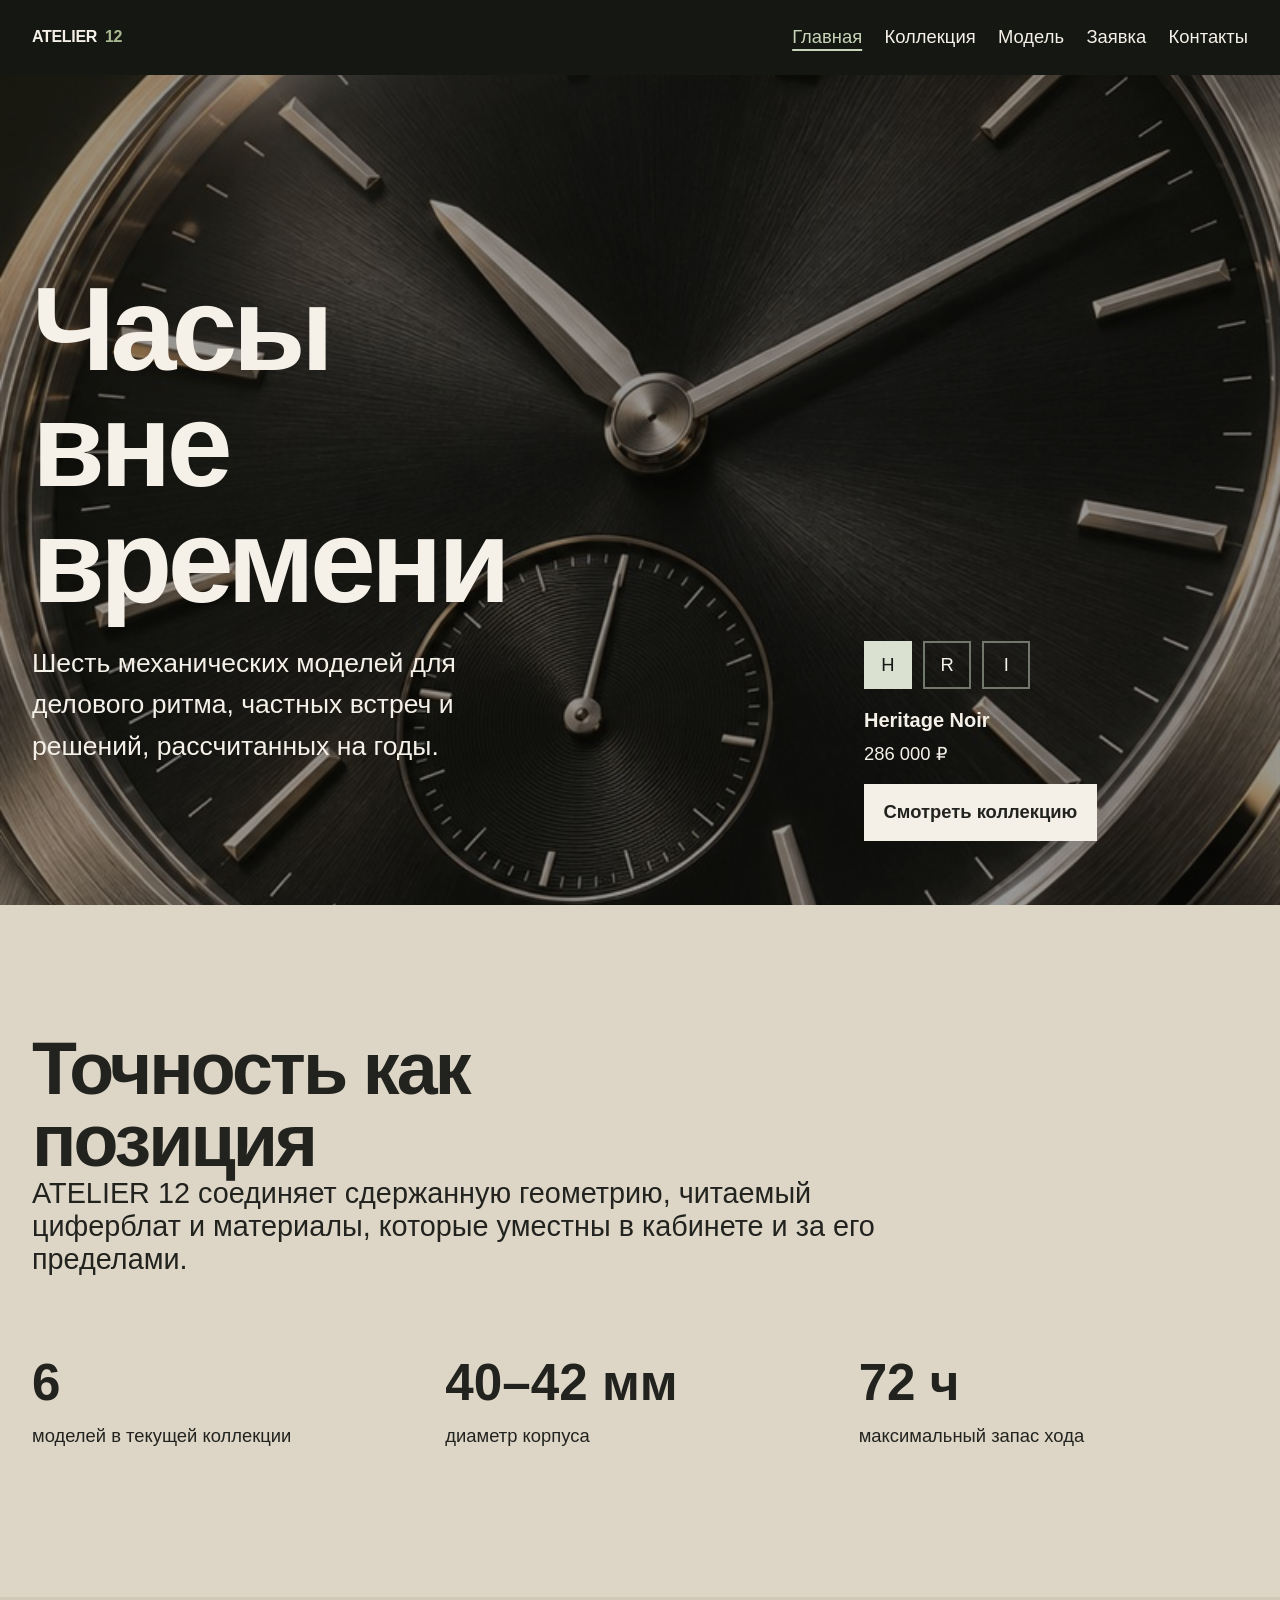
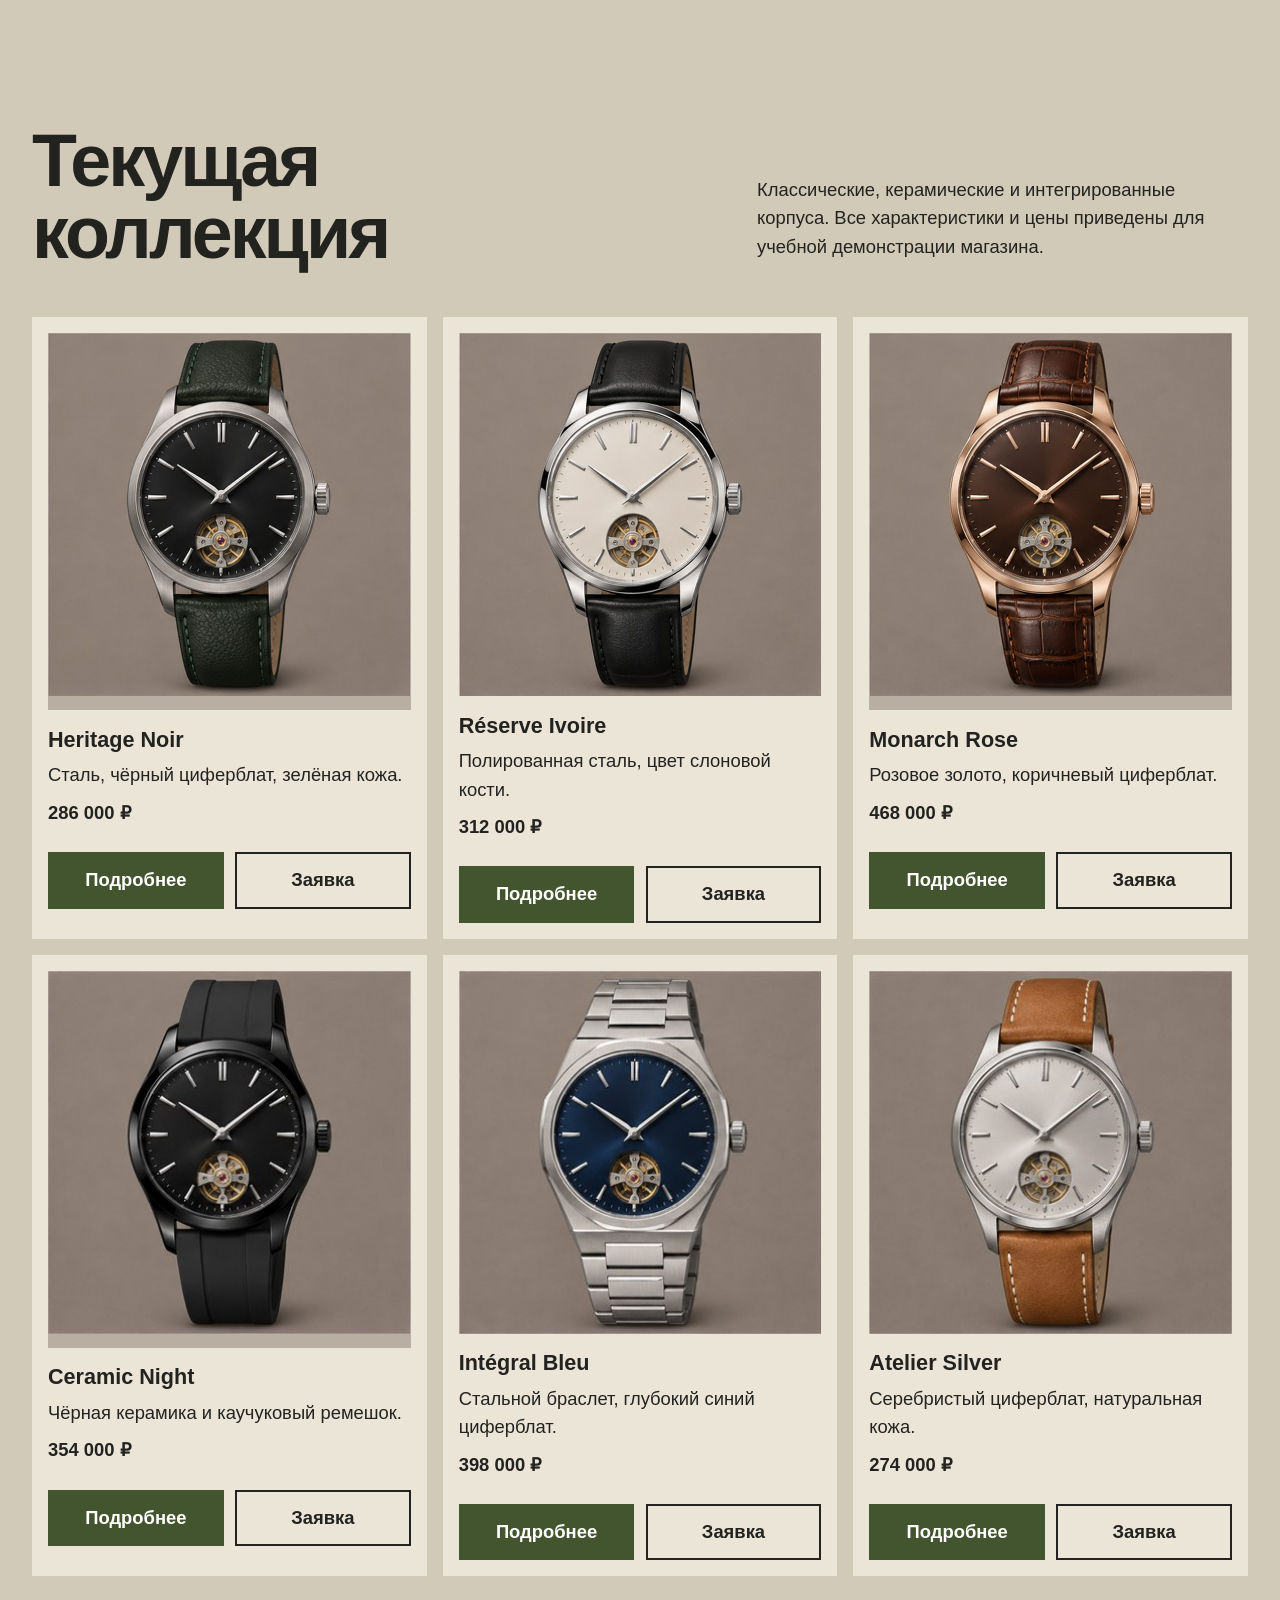
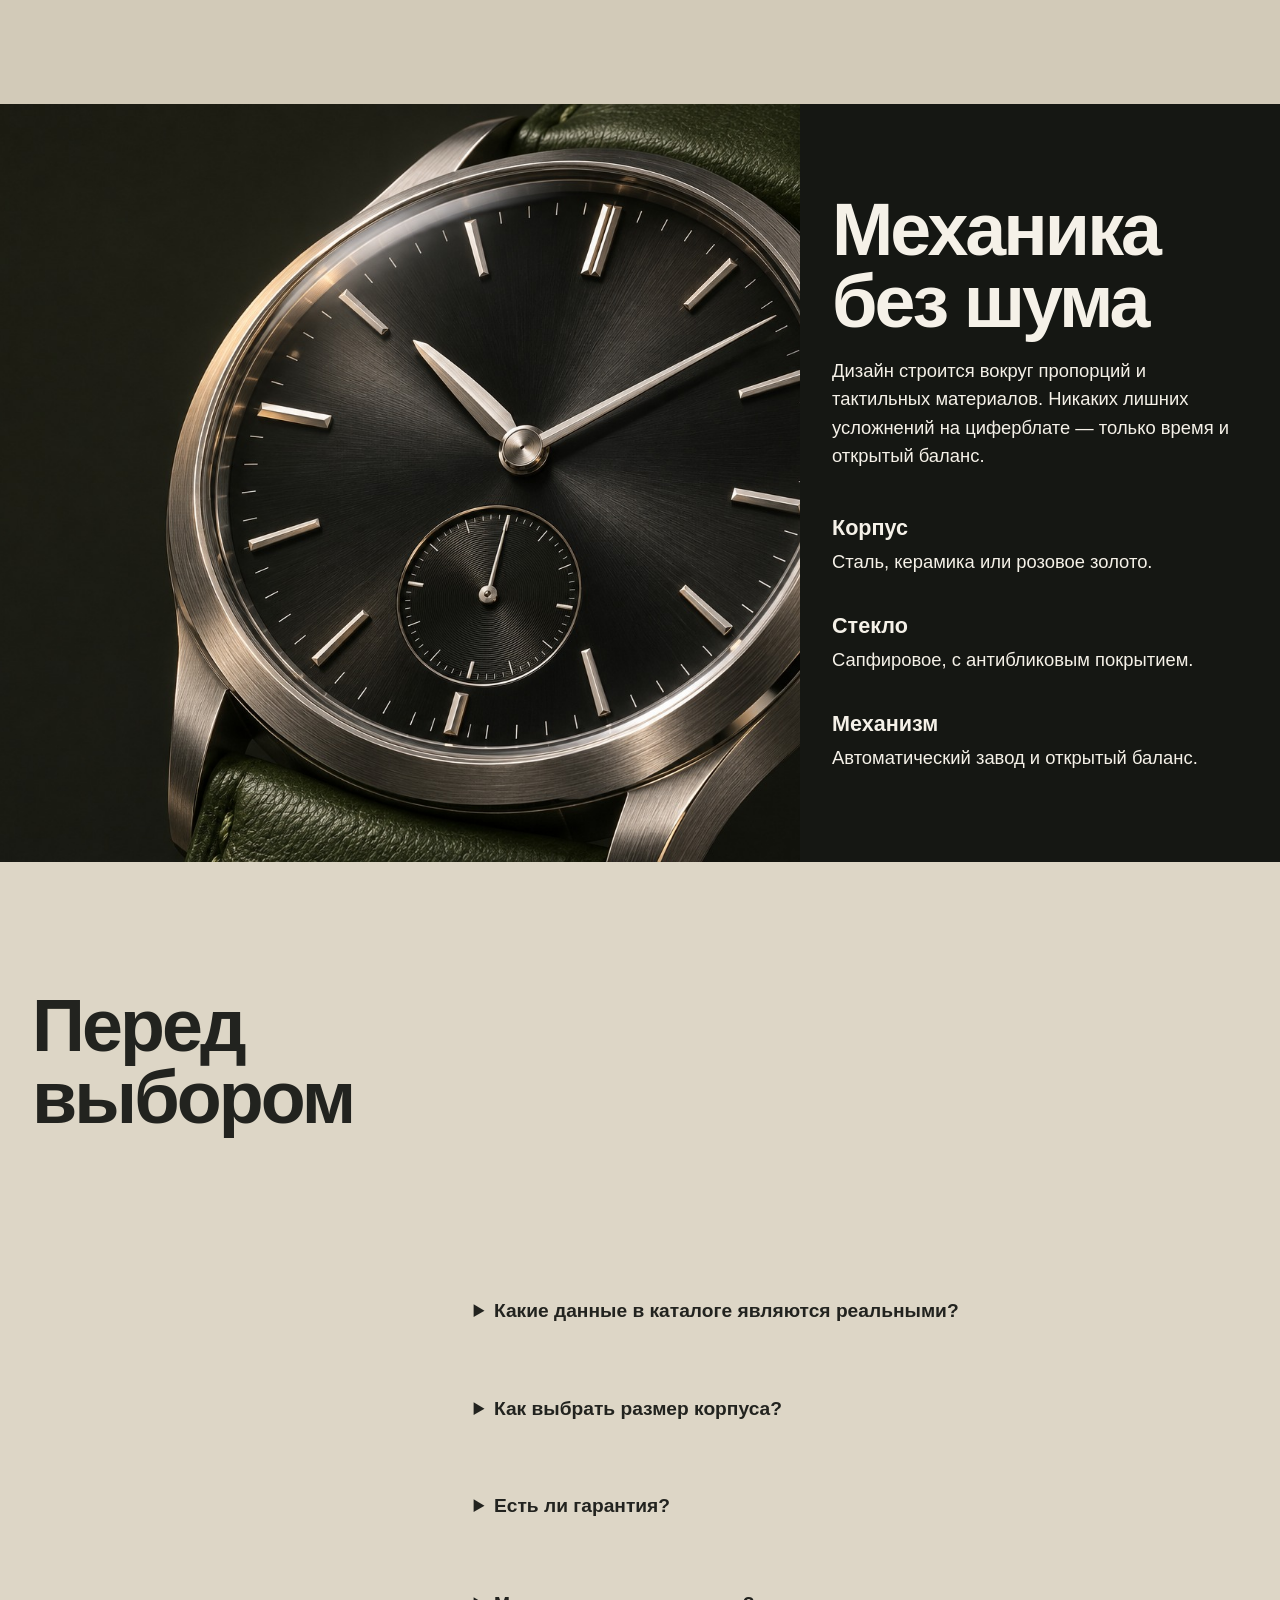
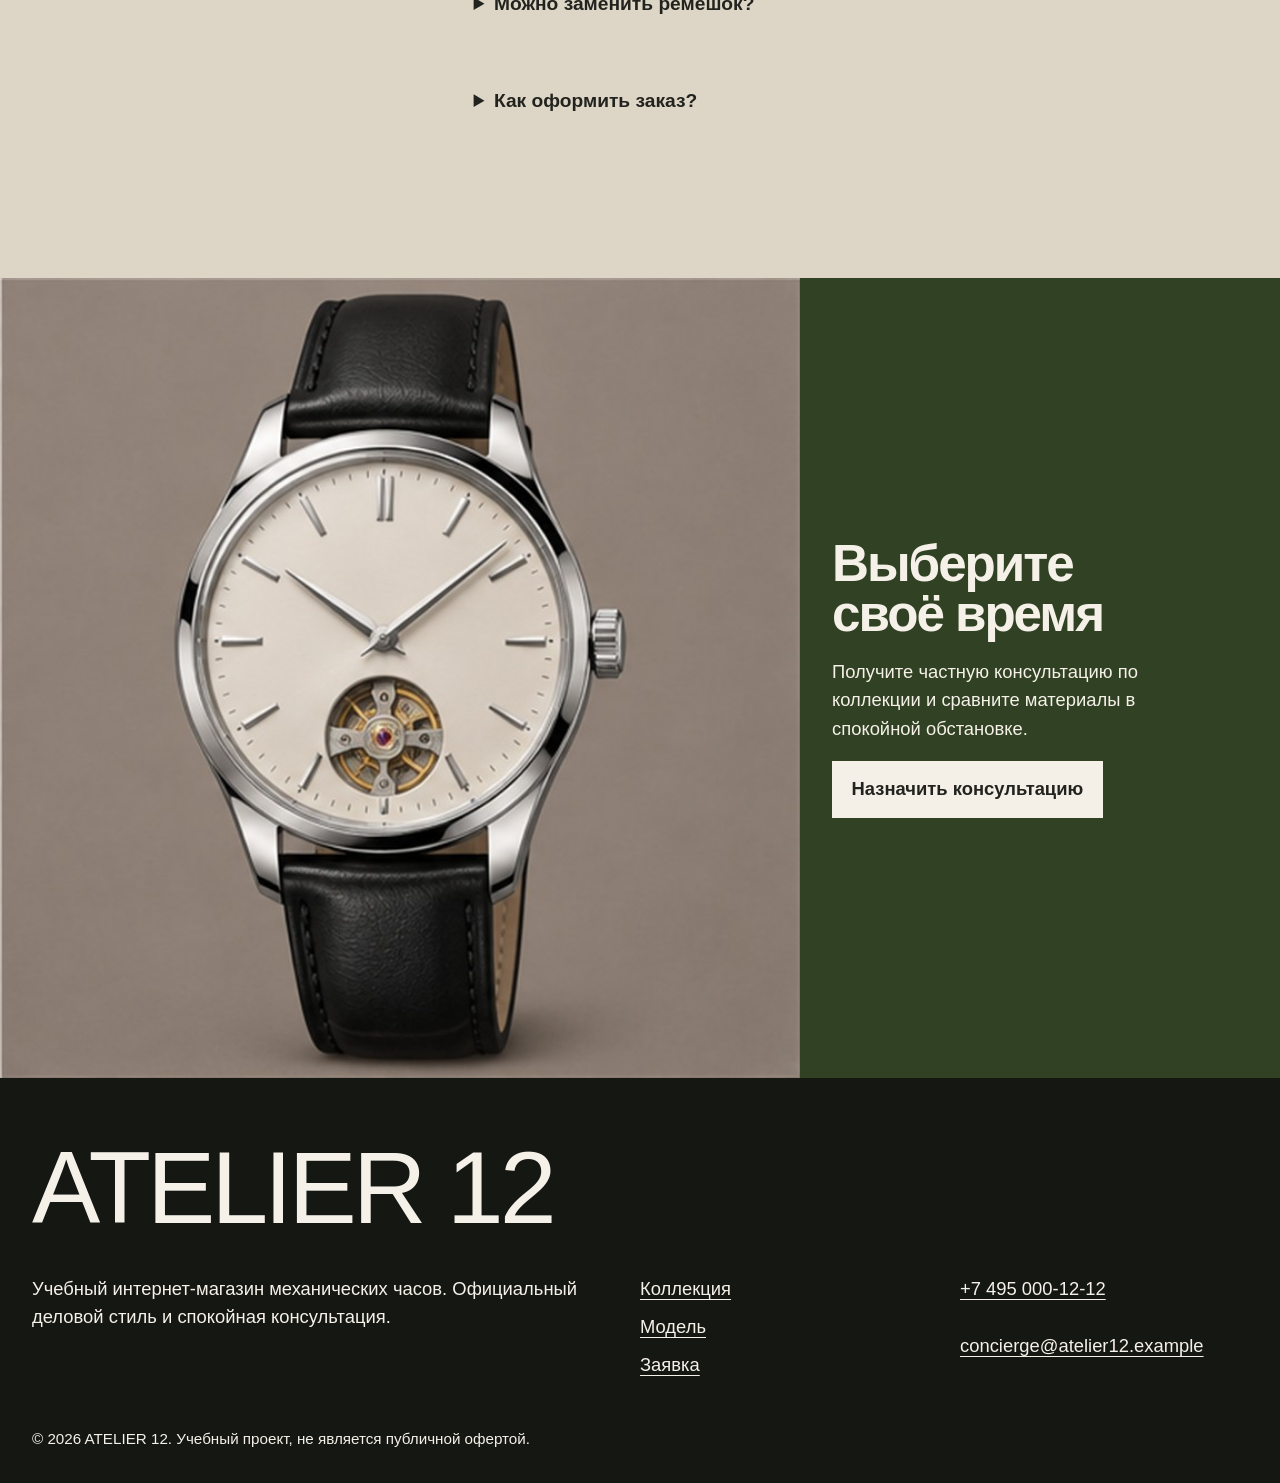
==== index.html @ d4a9135e "feat: add responsive layout styles" ====
<!doctype html>
<html lang="ru">
<head>
  <meta charset="utf-8">
  <meta name="viewport" content="width=device-width, initial-scale=1">
  <meta name="description" content="ATELIER 12 — учебный интернет-магазин механических часов в официальном деловом стиле.">
  <title>ATELIER 12 — механические часы</title>
  <link rel="preconnect" href="https://api.fontshare.com">
  <link rel="preconnect" href="https://cdn.fontshare.com" crossorigin>
  <link href="https://api.fontshare.com/v2/css?f[]=panchang@700&f[]=switzer@400,500,600&display=swap" rel="stylesheet">
  <link rel="stylesheet" href="css/style.css">
  <link rel="stylesheet" href="css/responsive.css">
  <script src="js/main.js" defer></script>
</head>
<body id="page-top">
  <a class="skip-link" href="#main">Перейти к основному содержимому</a>
  <header class="site-header">
    <div class="site-header__inner">
      <a class="brand" href="index.html" aria-label="ATELIER 12, главная">
        ATELIER <span class="brand__mark">12</span>
      </a>
      <button class="nav-toggle" type="button" aria-expanded="false" aria-controls="site-nav">Меню</button>
      <nav class="site-nav" id="site-nav" aria-label="Основная навигация">
        <ul class="site-nav__list">
          <li><a class="site-nav__link" href="index.html" aria-current="page">Главная</a></li>
          <li><a class="site-nav__link" href="catalog.html">Коллекция</a></li>
          <li><a class="site-nav__link" href="product.html">Модель</a></li>
          <li><a class="site-nav__link" href="order.html">Заявка</a></li>
          <li><a class="site-nav__link" href="contacts.html">Контакты</a></li>
        </ul>
      </nav>
    </div>
  </header>

  <main id="main">
    <section class="hero" aria-labelledby="hero-title">
      <div class="hero__media" aria-live="polite">
        <picture>
          <source data-hero-source media="(min-width: 1200px)" srcset="images/hero-desktop.jpg">
          <source data-hero-source media="(min-width: 768px)" srcset="images/hero-tablet.jpg">
          <img id="hero-product-image" src="images/hero-mobile.jpg" alt="Крупный план механических часов Heritage Noir с чёрным циферблатом" width="800" height="960" fetchpriority="high">
        </picture>
      </div>
      <div class="hero__content">
        <div data-reveal>
          <h1 class="hero__title" id="hero-title">Часы вне времени</h1>
          <p class="hero__lead">Шесть механических моделей для делового ритма, частных встреч и решений, рассчитанных на годы.</p>
        </div>
        <div class="hero__selection" data-reveal>
          <div class="model-switcher" aria-label="Выберите модель для просмотра">
            <button type="button" data-model="heritage" aria-pressed="true" aria-label="Показать Heritage Noir">H</button>
            <button type="button" data-model="reserve" aria-pressed="false" aria-label="Показать Réserve Ivoire">R</button>
            <button type="button" data-model="integral" aria-pressed="false" aria-label="Показать Intégral Bleu">I</button>
          </div>
          <p class="hero__model-name" id="hero-model-name">Heritage Noir</p>
          <p class="hero__price" id="hero-model-price">286 000 ₽</p>
          <a class="button button--light" href="catalog.html">Смотреть коллекцию</a>
        </div>
      </div>
    </section>

    <section class="statement page-shell" aria-labelledby="statement-title">
      <h2 class="section-heading" id="statement-title" data-reveal>Точность как позиция</h2>
      <p class="statement__text" data-reveal>ATELIER 12 соединяет сдержанную геометрию, читаемый циферблат и материалы, которые уместны в кабинете и за его пределами.</p>
      <div class="statement__facts" aria-label="Ключевые характеристики коллекции">
        <p data-reveal><strong>6</strong> моделей в текущей коллекции</p>
        <p data-reveal><strong>40–42 мм</strong> диаметр корпуса</p>
        <p data-reveal><strong>72 ч</strong> максимальный запас хода</p>
      </div>
    </section>

    <section class="collection" aria-labelledby="collection-title">
      <div class="page-shell">
        <header class="collection__header">
          <h2 class="section-heading" id="collection-title" data-reveal>Текущая коллекция</h2>
          <p data-reveal>Классические, керамические и интегрированные корпуса. Все характеристики и цены приведены для учебной демонстрации магазина.</p>
        </header>
        <div class="products-grid">
          <article class="product-card" data-reveal>
            <div class="product-card__media">
              <img class="product-card__image" src="images/heritage-noir-360.jpg" srcset="images/heritage-noir-360.jpg 360w, images/heritage-noir-720.jpg 720w" sizes="(max-width: 639px) calc(100vw - 32px), (max-width: 1023px) 50vw, 33vw" alt="Часы Heritage Noir со стальным корпусом и зелёным ремешком" width="720" height="720">
            </div>
            <div class="product-card__body">
              <h3 class="product-card__title">Heritage Noir</h3>
              <p class="product-card__description">Сталь, чёрный циферблат, зелёная кожа.</p>
              <p class="product-card__price">286 000 ₽</p>
              <div class="product-card__actions">
                <a class="button" href="product.html">Подробнее</a>
                <a class="button button--ghost" href="order.html?product=Heritage%20Noir">Заявка</a>
              </div>
            </div>
          </article>
          <article class="product-card" data-reveal>
            <div class="product-card__media">
              <img class="product-card__image" src="images/reserve-ivoire-360.jpg" srcset="images/reserve-ivoire-360.jpg 360w, images/reserve-ivoire-720.jpg 720w" sizes="(max-width: 639px) calc(100vw - 32px), (max-width: 1023px) 50vw, 33vw" alt="Часы Réserve Ivoire со светлым циферблатом" width="720" height="720" loading="lazy">
            </div>
            <div class="product-card__body">
              <h3 class="product-card__title">Réserve Ivoire</h3>
              <p class="product-card__description">Полированная сталь, цвет слоновой кости.</p>
              <p class="product-card__price">312 000 ₽</p>
              <div class="product-card__actions"><a class="button" href="product.html">Подробнее</a><a class="button button--ghost" href="order.html?product=Réserve%20Ivoire">Заявка</a></div>
            </div>
          </article>
          <article class="product-card" data-reveal>
            <div class="product-card__media">
              <img class="product-card__image" src="images/monarch-rose-360.jpg" srcset="images/monarch-rose-360.jpg 360w, images/monarch-rose-720.jpg 720w" sizes="(max-width: 639px) calc(100vw - 32px), (max-width: 1023px) 50vw, 33vw" alt="Часы Monarch Rose в корпусе цвета розового золота" width="720" height="720" loading="lazy">
            </div>
            <div class="product-card__body">
              <h3 class="product-card__title">Monarch Rose</h3>
              <p class="product-card__description">Розовое золото, коричневый циферблат.</p>
              <p class="product-card__price">468 000 ₽</p>
              <div class="product-card__actions"><a class="button" href="product.html">Подробнее</a><a class="button button--ghost" href="order.html?product=Monarch%20Rose">Заявка</a></div>
            </div>
          </article>
          <article class="product-card" data-reveal>
            <div class="product-card__media">
              <img class="product-card__image" src="images/ceramic-night-360.jpg" srcset="images/ceramic-night-360.jpg 360w, images/ceramic-night-720.jpg 720w" sizes="(max-width: 639px) calc(100vw - 32px), (max-width: 1023px) 50vw, 33vw" alt="Чёрные керамические часы Ceramic Night" width="720" height="720" loading="lazy">
            </div>
            <div class="product-card__body">
              <h3 class="product-card__title">Ceramic Night</h3>
              <p class="product-card__description">Чёрная керамика и каучуковый ремешок.</p>
              <p class="product-card__price">354 000 ₽</p>
              <div class="product-card__actions"><a class="button" href="product.html">Подробнее</a><a class="button button--ghost" href="order.html?product=Ceramic%20Night">Заявка</a></div>
            </div>
          </article>
          <article class="product-card" data-reveal>
            <div class="product-card__media">
              <img class="product-card__image" src="images/integral-bleu-360.jpg" srcset="images/integral-bleu-360.jpg 360w, images/integral-bleu-720.jpg 720w" sizes="(max-width: 639px) calc(100vw - 32px), (max-width: 1023px) 50vw, 33vw" alt="Часы Intégral Bleu с синим циферблатом и стальным браслетом" width="720" height="720" loading="lazy">
            </div>
            <div class="product-card__body">
              <h3 class="product-card__title">Intégral Bleu</h3>
              <p class="product-card__description">Стальной браслет, глубокий синий циферблат.</p>
              <p class="product-card__price">398 000 ₽</p>
              <div class="product-card__actions"><a class="button" href="product.html">Подробнее</a><a class="button button--ghost" href="order.html?product=Intégral%20Bleu">Заявка</a></div>
            </div>
          </article>
          <article class="product-card" data-reveal>
            <div class="product-card__media">
              <img class="product-card__image" src="images/atelier-silver-360.jpg" srcset="images/atelier-silver-360.jpg 360w, images/atelier-silver-720.jpg 720w" sizes="(max-width: 639px) calc(100vw - 32px), (max-width: 1023px) 50vw, 33vw" alt="Часы Atelier Silver с серебристым циферблатом и светло-коричневым ремешком" width="720" height="720" loading="lazy">
            </div>
            <div class="product-card__body">
              <h3 class="product-card__title">Atelier Silver</h3>
              <p class="product-card__description">Серебристый циферблат, натуральная кожа.</p>
              <p class="product-card__price">274 000 ₽</p>
              <div class="product-card__actions"><a class="button" href="product.html">Подробнее</a><a class="button button--ghost" href="order.html?product=Atelier%20Silver">Заявка</a></div>
            </div>
          </article>
        </div>
      </div>
    </section>

    <section class="craft" aria-labelledby="craft-title">
      <div class="craft__image" data-reveal>
        <img src="images/hero-desktop.jpg" alt="Макросъёмка корпуса и чёрного циферблата механических часов" width="1536" height="1024" loading="lazy">
      </div>
      <div class="craft__content">
        <h2 class="section-heading" id="craft-title" data-reveal>Механика без шума</h2>
        <p data-reveal>Дизайн строится вокруг пропорций и тактильных материалов. Никаких лишних усложнений на циферблате — только время и открытый баланс.</p>
        <ul class="craft__list">
          <li data-reveal><strong>Корпус</strong>Сталь, керамика или розовое золото.</li>
          <li data-reveal><strong>Стекло</strong>Сапфировое, с антибликовым покрытием.</li>
          <li data-reveal><strong>Механизм</strong>Автоматический завод и открытый баланс.</li>
        </ul>
      </div>
    </section>

    <section class="faq page-shell" aria-labelledby="faq-title">
      <h2 class="section-heading" id="faq-title" data-reveal>Перед выбором</h2>
      <div class="faq__list">
        <details data-reveal><summary>Можно ли примерить часы?</summary><p>Да. Оставьте заявку и выберите удобное время частной консультации в учебном шоуруме.</p></details>
        <details data-reveal><summary>Какие данные в каталоге являются реальными?</summary><p>Проект учебный: названия, цены и характеристики демонстрационные и используются для проверки вёрстки.</p></details>
        <details data-reveal><summary>Как выбрать размер корпуса?</summary><p>Для большинства запястий подходит диапазон 40–42 мм. На консультации можно сравнить обе посадки.</p></details>
        <details data-reveal><summary>Есть ли гарантия?</summary><p>В макете предусмотрен двухлетний гарантийный сценарий; юридические условия должны быть уточнены перед реальным запуском.</p></details>
        <details data-reveal><summary>Можно заменить ремешок?</summary><p>Да, на странице модели можно выбрать кожу или стальной браслет и передать выбор в заявке.</p></details>
        <details data-reveal><summary>Как оформить заказ?</summary><p>Выберите модель, заполните форму и дождитесь звонка консьержа. Оплата в учебном проекте не подключена.</p></details>
      </div>
    </section>

    <section class="cta" aria-labelledby="cta-title">
      <div class="cta__media" data-reveal>
        <img src="images/reserve-ivoire-720.jpg" alt="Часы Réserve Ivoire со светлым циферблатом" width="720" height="720" loading="lazy">
      </div>
      <div class="cta__content">
        <h2 class="cta__title" id="cta-title" data-reveal>Выберите своё время</h2>
        <p data-reveal>Получите частную консультацию по коллекции и сравните материалы в спокойной обстановке.</p>
        <a class="button button--light" href="order.html" data-reveal>Назначить консультацию</a>
      </div>
    </section>
  </main>

  <footer class="site-footer">
    <div class="site-footer__inner">
      <p class="site-footer__wordmark">ATELIER 12</p>
      <div class="site-footer__columns">
        <p>Учебный интернет-магазин механических часов. Официальный деловой стиль и спокойная консультация.</p>
        <nav class="site-footer__links" aria-label="Навигация в подвале">
          <a href="catalog.html">Коллекция</a><a href="product.html">Модель</a><a href="order.html">Заявка</a>
        </nav>
        <div class="site-footer__links"><a href="tel:+74950001212">+7 495 000-12-12</a><a href="mailto:concierge@atelier12.example">concierge@atelier12.example</a></div>
      </div>
      <p class="site-footer__legal">© 2026 ATELIER 12. Учебный проект, не является публичной офертой.</p>
    </div>
  </footer>
  <a class="back-to-top" href="#page-top" aria-label="Вернуться к началу страницы" hidden>↑</a>
</body>
</html>
---- css/style.css ----
:root {
  --color-bg: #ddd6c6;
  --color-surface: #d2cab8;
  --color-ink: #22231f;
  --color-muted: #4d4d45;
  --color-accent: #42552f;
  --color-accent-strong: #314124;
  --color-accent-ink: #ffffff;
  --color-dark: #151713;
  --color-dark-ink: #f5f1e8;
  --color-danger: #9f1d20;
  --color-success: #245c36;
  --color-focus: #b5411e;
  --font-display: "Panchang", "Arial Black", Arial, sans-serif;
  --font-text: Arial, sans-serif;
  --step-small: clamp(0.875rem, 0.84rem + 0.15vw, 0.95rem);
  --step-body: clamp(1rem, 0.95rem + 0.25vw, 1.15rem);
  --step-lead: clamp(1.25rem, 1.1rem + 0.7vw, 1.7rem);
  --step-head: clamp(2.3rem, 1.4rem + 4vw, 5.5rem);
  --step-hero: clamp(3.2rem, 1.8rem + 7vw, 9rem);
  --page-pad: clamp(1rem, 2.5vw, 2rem);
  --section-space: clamp(5rem, 10vw, 10rem);
  --content-max: 90rem;
  --ease: cubic-bezier(.22, 1, .36, 1);
}

*,
*::before,
*::after {
  box-sizing: border-box;
}

html {
  color-scheme: light;
  scroll-behavior: smooth;
}

body {
  margin: 0;
  color: var(--color-ink);
  background: var(--color-bg);
  font-family: var(--font-text);
  font-size: var(--step-body);
  line-height: 1.55;
  text-rendering: optimizeLegibility;
}

body.dialog-open {
  overflow: hidden;
}

img,
picture,
video {
  display: block;
  max-width: 100%;
}

img,
video {
  height: auto;
}

a {
  color: inherit;
  text-decoration-thickness: .08em;
  text-underline-offset: .2em;
}

button,
input,
select,
textarea {
  font: inherit;
}

button,
.button {
  min-height: 48px;
}

:focus-visible {
  outline: 3px solid var(--color-focus);
  outline-offset: 4px;
}

.skip-link {
  position: fixed;
  top: 0;
  left: var(--page-pad);
  z-index: 1000;
  padding: .8rem 1rem;
  color: #fff;
  background: #111;
  transform: translateY(-120%);
  transition: transform 180ms ease;
}

.skip-link:focus {
  transform: translateY(0);
}

.site-header {
  z-index: 100;
  color: var(--color-dark-ink);
  background: var(--color-dark);
}

.site-header__inner {
  width: min(100% - 2 * var(--page-pad), var(--content-max));
  margin-inline: auto;
}

.brand {
  display: inline-flex;
  align-items: baseline;
  gap: .5rem;
  font-family: var(--font-display);
  font-size: 1rem;
  font-weight: 700;
  letter-spacing: -.02em;
  text-decoration: none;
}

.brand__mark {
  color: #a9b991;
}

.nav-toggle {
  padding: .7rem 1rem;
  color: var(--color-dark-ink);
  background: transparent;
  border: 2px solid #6f7467;
  cursor: pointer;
}

.site-nav__list {
  margin: 0;
  padding: 0;
  list-style: none;
}

.site-nav__link {
  display: block;
  padding: .85rem 0;
  color: var(--color-dark-ink);
  text-decoration: none;
}

.site-nav__link[aria-current="page"] {
  color: #c9d5b8;
  text-decoration: underline;
  text-decoration-thickness: .12em;
  text-underline-offset: .35em;
}

.button {
  display: inline-flex;
  align-items: center;
  justify-content: center;
  gap: .55rem;
  padding: .75rem 1.1rem;
  color: var(--color-accent-ink);
  font-weight: 600;
  text-align: center;
  text-decoration: none;
  background: var(--color-accent);
  border: 2px solid var(--color-accent);
  border-radius: 0;
  cursor: pointer;
  transition: transform 160ms var(--ease), background-color 180ms ease, border-color 180ms ease;
}

.button--dark {
  background: var(--color-dark);
  border-color: var(--color-dark);
}

.button--light {
  color: var(--color-ink);
  background: #f4f0e7;
  border-color: #f4f0e7;
}

.button--ghost {
  color: inherit;
  background: transparent;
  border-color: currentColor;
}

.button:active {
  transform: scale(.97);
}

.button:disabled {
  opacity: .55;
  cursor: not-allowed;
}

.page-shell {
  width: min(100% - 2 * var(--page-pad), var(--content-max));
  margin-inline: auto;
}

.page-intro {
  padding-block: clamp(3rem, 7vw, 6rem);
}

.page-intro h1,
.section-heading,
.hero__title,
.cta__title {
  max-width: 12ch;
  margin: 0;
  font-family: var(--font-display);
  font-weight: 700;
  line-height: .98;
  letter-spacing: -.04em;
}

.page-intro h1,
.section-heading {
  font-size: var(--step-head);
}

.page-intro p {
  max-width: 58ch;
  margin: 1.5rem 0 0;
  font-size: var(--step-lead);
}

.breadcrumbs {
  width: min(100% - 2 * var(--page-pad), var(--content-max));
  margin: 1.25rem auto 0;
  font-size: var(--step-small);
}

.breadcrumbs ol {
  display: flex;
  flex-wrap: wrap;
  gap: .45rem .7rem;
  margin: 0;
  padding: 0;
  list-style: none;
}

.breadcrumbs li + li::before {
  margin-right: .7rem;
  content: "/";
}

.hero {
  position: relative;
  min-height: calc(100svh - 70px);
  overflow: hidden;
  color: var(--color-dark-ink);
  background: var(--color-dark);
}

.hero__media {
  position: absolute;
  inset: 0;
}

.hero__media::after {
  position: absolute;
  inset: 0;
  background: rgba(12, 14, 11, .42);
  content: "";
}

.hero__media picture,
.hero__media img {
  width: 100%;
  height: 100%;
}

.hero__media img {
  object-fit: cover;
  object-position: 61% 50%;
}

.hero__content {
  position: relative;
  z-index: 1;
  width: min(100% - 2 * var(--page-pad), var(--content-max));
  min-height: calc(100svh - 70px);
  margin-inline: auto;
  padding-block: clamp(4rem, 10vh, 7rem) 2rem;
}

.hero__title {
  max-width: 7ch;
  font-size: var(--step-hero);
}

.hero__lead {
  max-width: 34ch;
  margin: 1.5rem 0 0;
  font-size: var(--step-lead);
}

.hero__selection {
  align-self: end;
  padding-top: 3rem;
}

.hero__model-name {
  margin: 0;
  font-size: 1.25rem;
  font-weight: 600;
}

.hero__price {
  margin: .25rem 0 1rem;
  font-variant-numeric: tabular-nums;
}

.model-switcher {
  display: flex;
  flex-wrap: wrap;
  gap: .7rem;
  margin: 0 0 1rem;
}

.model-switcher button {
  width: 48px;
  padding: 0;
  color: var(--color-dark-ink);
  background: transparent;
  border: 2px solid #72776c;
  cursor: pointer;
}

.model-switcher button[aria-pressed="true"] {
  color: var(--color-dark);
  background: #dbe1d1;
  border-color: #dbe1d1;
}

.statement {
  padding-block: var(--section-space);
}

.statement__text {
  max-width: 58ch;
  margin: 0;
  font-size: clamp(1.25rem, 1rem + 1vw, 2.25rem);
  line-height: 1.15;
}

.statement__facts {
  display: grid;
  gap: 1.5rem;
  margin-top: 3rem;
}

.statement__facts strong {
  display: block;
  font-size: clamp(1.7rem, 4vw, 3.5rem);
  font-variant-numeric: tabular-nums;
}

.collection {
  padding-block: var(--section-space);
  background: var(--color-surface);
}

.collection__header {
  display: flex;
  flex-direction: column;
  gap: 1.5rem;
  margin-bottom: 3rem;
}

.collection__header p {
  max-width: 48ch;
  margin: 0;
}

.products-grid {
  display: grid;
  gap: 1rem;
}

.product-card {
  display: grid;
  min-width: 0;
  padding: 1rem;
  background: #ebe5d8;
}

.product-card__media {
  overflow: hidden;
  background: #b8aea1;
}

.product-card__image {
  width: 100%;
  aspect-ratio: 1;
  object-fit: cover;
  transition: transform 700ms var(--ease);
}

.product-card__body {
  display: grid;
  gap: .55rem;
  align-content: start;
  padding-top: 1.1rem;
}

.product-card__title {
  margin: 0;
  font-size: 1.35rem;
  line-height: 1.15;
  overflow-wrap: anywhere;
}

.product-card__description,
.product-card__price {
  margin: 0;
}

.product-card__price {
  font-weight: 600;
  font-variant-numeric: tabular-nums;
}

.product-card__actions {
  display: flex;
  flex-wrap: wrap;
  gap: .7rem;
  margin-top: 1rem;
}

.craft {
  color: var(--color-dark-ink);
  background: var(--color-dark);
}

.craft__image img {
  width: 100%;
  height: 100%;
  object-fit: cover;
}

.craft__content {
  padding: clamp(3rem, 7vw, 7rem) var(--page-pad);
}

.craft__content p {
  max-width: 46ch;
}

.craft__list {
  display: grid;
  gap: 2rem;
  margin: 2.5rem 0 0;
  padding: 0;
  list-style: none;
}

.craft__list strong {
  display: block;
  margin-bottom: .25rem;
  font-size: 1.35rem;
}

.faq {
  padding-block: var(--section-space);
}

.faq__list {
  display: grid;
  gap: 1.1rem;
  margin-top: 3rem;
}

.faq details {
  padding: 1rem;
}

.faq details[open] {
  background: var(--color-surface);
}

.faq summary {
  min-height: 48px;
  font-size: 1.2rem;
  font-weight: 600;
  cursor: pointer;
}

.faq details p {
  max-width: 50ch;
  margin: 1rem 0 0;
}

.cta {
  color: var(--color-dark-ink);
  background: var(--color-accent-strong);
}

.cta__media img {
  width: 100%;
  height: 100%;
  object-fit: cover;
}

.cta__content {
  padding: clamp(3rem, 7vw, 7rem) var(--page-pad);
}

.cta__title {
  font-size: clamp(2.2rem, 4vw, 4.8rem);
}

.cta__content p {
  max-width: 36ch;
}

.site-footer {
  padding: 4rem var(--page-pad) 2rem;
  color: var(--color-dark-ink);
  background: var(--color-dark);
}

.site-footer__inner {
  width: min(100%, var(--content-max));
  margin-inline: auto;
}

.site-footer__wordmark {
  margin: 0 0 2.5rem;
  font-family: var(--font-display);
  font-size: clamp(2rem, 8vw, 7rem);
  line-height: .9;
  letter-spacing: -.04em;
}

.site-footer__columns {
  display: grid;
  gap: 2rem;
}

.site-footer__columns p {
  margin: 0;
}

.site-footer__links {
  display: grid;
  gap: .6rem;
  justify-items: start;
}

.site-footer__legal {
  margin: 3rem 0 0;
  font-size: var(--step-small);
}

.catalog-layout {
  display: grid;
  gap: 2rem;
  padding-bottom: var(--section-space);
}

.catalog-filters {
  padding: 1.25rem;
  background: var(--color-surface);
}

.catalog-filters h2,
.catalog-products h2 {
  margin-top: 0;
}

.filters-form {
  display: grid;
  gap: 1.5rem;
}

.filters-form fieldset {
  display: grid;
  gap: .65rem;
  margin: 0;
  padding: 0;
  border: 0;
}

.filters-form legend {
  margin-bottom: .65rem;
  font-weight: 700;
}

.filters-form label {
  display: flex;
  align-items: center;
  gap: .65rem;
  min-height: 44px;
}

.filters-form input[type="checkbox"] {
  width: 22px;
  height: 22px;
}

.filters-form input[type="number"] {
  width: 100%;
  min-height: 48px;
  padding: .65rem;
  color: var(--color-ink);
  background: #f4f0e7;
  border: 2px solid #68675e;
}

.catalog-results {
  margin: 0 0 1.25rem;
}

.product-detail {
  display: grid;
  gap: 2rem;
  padding-bottom: var(--section-space);
}

.product-detail__image {
  width: 100%;
  background: #b8aea1;
}

.product-detail__content h1 {
  max-width: 12ch;
  margin: 0;
  font-family: var(--font-display);
  font-size: var(--step-head);
  line-height: .98;
}

.product-detail__price {
  font-size: 1.7rem;
  font-weight: 600;
}

.product-detail__features {
  padding-left: 1.25rem;
}

.material-picker {
  margin-block: 1.5rem;
}

.material-picker legend {
  font-weight: 600;
}

.material-picker__options {
  display: flex;
  flex-wrap: wrap;
  gap: .65rem;
  margin-top: .75rem;
}

.material-picker__options label {
  display: inline-flex;
  align-items: center;
  min-height: 48px;
  padding: .6rem .85rem;
  background: var(--color-surface);
  cursor: pointer;
}

.material-picker__options input {
  margin-right: .5rem;
}

.specification-section {
  padding-bottom: var(--section-space);
}

.table-wrapper {
  width: 100%;
  margin-top: 2rem;
  overflow-x: auto;
  -webkit-overflow-scrolling: touch;
}

.product-table {
  width: 100%;
  min-width: 640px;
  border-collapse: collapse;
  background: #ebe5d8;
}

.product-table caption {
  padding: 1rem;
  font-weight: 700;
  text-align: left;
  background: var(--color-surface);
}

.product-table th,
.product-table td {
  padding: 1rem;
  text-align: left;
  border: 2px solid #777166;
}

.order-form {
  display: grid;
  gap: 1rem;
  max-width: 64rem;
  padding-bottom: var(--section-space);
}

.order-form__group {
  display: grid;
  gap: .45rem;
}

.order-form__group--wide,
.order-form__actions,
.form-note {
  grid-column: 1 / -1;
}

.order-form__label {
  font-weight: 600;
}

.order-form__input,
.order-form__select,
.order-form__textarea {
  width: 100%;
  min-height: 48px;
  padding: .75rem;
  color: var(--color-ink);
  background: #f6f2e9;
  border: 2px solid #66645c;
  border-radius: 0;
}

.order-form__textarea {
  min-height: 140px;
  resize: vertical;
}

.order-form__checkbox {
  display: flex;
  align-items: flex-start;
  gap: .65rem;
}

.order-form__checkbox input {
  width: 22px;
  height: 22px;
  flex: 0 0 auto;
  margin-top: .15rem;
}

.form-hint,
.form-error {
  margin: 0;
  font-size: var(--step-small);
}

.form-error {
  color: var(--color-danger);
  font-weight: 600;
}

[aria-invalid="true"] {
  border-color: var(--color-danger);
}

.form-status {
  padding: 1rem;
  color: #fff;
  background: var(--color-success);
}

.order-dialog {
  width: min(100% - 2rem, 36rem);
  max-height: calc(100svh - 2rem);
  padding: 0;
  overflow: auto;
  color: var(--color-ink);
  background: var(--color-bg);
  border: 0;
}

.order-dialog::backdrop {
  background: rgba(0, 0, 0, .72);
}

.order-dialog__inner {
  padding: 1.5rem;
}

.order-dialog__title {
  margin: 0 0 1rem;
  font-family: var(--font-display);
  font-size: 2rem;
  line-height: 1;
}

.order-dialog__close {
  position: sticky;
  top: .75rem;
  float: right;
  width: 48px;
  padding: 0;
  color: #fff;
  background: var(--color-dark);
  border: 0;
  cursor: pointer;
}

.contacts-grid {
  display: grid;
  gap: 1rem;
  padding-bottom: var(--section-space);
}

.contact-block {
  padding: 1.5rem;
  background: var(--color-surface);
}

.contact-block h2 {
  margin-top: 0;
}

.contact-block address {
  font-style: normal;
}

.back-to-top {
  position: fixed;
  right: 1rem;
  bottom: 1rem;
  z-index: 90;
  display: grid;
  width: 52px;
  height: 52px;
  color: #fff;
  background: var(--color-accent);
  place-items: center;
  text-decoration: none;
  transform: translateY(0);
  transition: opacity 180ms ease, transform 180ms var(--ease);
}

.back-to-top[hidden] {
  display: none;
}

.is-filtered-out {
  display: none;
}

@media (hover: hover) and (pointer: fine) {
  .button:hover {
    background: var(--color-accent-strong);
    border-color: var(--color-accent-strong);
  }

  .site-nav__link:hover {
    color: #c9d5b8;
  }

  .product-card:hover .product-card__image {
    transform: scale(1.035);
  }
}

@media (prefers-reduced-motion: no-preference) {
  .js [data-reveal] {
    opacity: 0;
    transform: translateY(24px);
    transition: opacity 700ms var(--ease), transform 850ms var(--ease);
  }

  .js [data-reveal].is-in {
    opacity: 1;
    transform: none;
  }

  .hero__media img {
    animation: hero-drift 16s ease-in-out infinite alternate;
  }

  @keyframes hero-drift {
    from { transform: scale(1.02); }
    to { transform: scale(1.075); }
  }
}

@media (prefers-reduced-motion: reduce) {
  html {
    scroll-behavior: auto;
  }

  *,
  *::before,
  *::after {
    scroll-behavior: auto !important;
    animation-duration: .01ms !important;
    animation-iteration-count: 1 !important;
    transition-duration: .01ms !important;
  }
}
---- css/responsive.css ----
/*
  Адаптивные стили для контрольной работы №3.
  Подход: Mobile First.
  Базовые стили рассчитаны на мобильный экран.
  Расширения добавляются через min-width медиазапросы.
*/

*,
*::before,
*::after {
  box-sizing: border-box;
}

img,
video {
  max-width: 100%;
  height: auto;
}

body {
  overflow-x: hidden;
}

.site-header {
  position: static;
}

.site-header__inner {
  display: flex;
  flex-wrap: wrap;
  align-items: center;
  justify-content: space-between;
  min-height: 70px;
  padding-block: .75rem;
}

.site-nav {
  width: 100%;
}

.site-nav[hidden] {
  display: none;
}

.site-nav__list {
  display: flex;
  flex-direction: column;
}

.hero__content {
  display: grid;
  grid-template-rows: auto 1fr auto;
}

.hero__media img {
  object-position: 52% 50%;
}

.statement__facts {
  grid-template-columns: 1fr;
}

.products-grid {
  grid-template-columns: 1fr;
}

.product-card__actions .button {
  flex: 1 1 10rem;
}

.craft,
.cta {
  display: grid;
  grid-template-columns: 1fr;
}

.craft__image,
.cta__media {
  min-height: 52svh;
}

.catalog-layout,
.product-detail,
.contacts-grid {
  grid-template-columns: 1fr;
}

.catalog-filters {
  order: -1;
}

.order-form {
  grid-template-columns: 1fr;
}

.order-form__actions {
  display: grid;
  gap: .75rem;
}

@media (min-width: 640px) {
  .products-grid {
    grid-template-columns: repeat(2, minmax(0, 1fr));
  }

  .statement__facts,
  .contacts-grid {
    grid-template-columns: repeat(2, minmax(0, 1fr));
  }

  .order-form__actions {
    display: flex;
    flex-wrap: wrap;
  }
}

@media (min-width: 768px) {
  .site-header {
    position: sticky;
    top: 0;
  }

  .nav-toggle {
    display: none;
  }

  .site-nav,
  .site-nav[hidden] {
    display: block;
    width: auto;
  }

  .site-nav__list {
    flex-direction: row;
    flex-wrap: wrap;
    align-items: center;
    gap: 1.4rem;
  }

  .site-nav__link {
    padding: .7rem 0;
  }

  .statement__facts {
    grid-template-columns: repeat(3, minmax(0, 1fr));
  }

  .collection__header {
    flex-direction: row;
    align-items: end;
    justify-content: space-between;
  }

  .collection__header p {
    padding-bottom: .5rem;
  }

  .order-form {
    grid-template-columns: repeat(2, minmax(0, 1fr));
  }

  .site-footer__columns {
    grid-template-columns: 2fr 1fr 1fr;
  }

  .back-to-top {
    right: 2rem;
    bottom: 2rem;
  }
}

@media (min-width: 900px) {
  .hero__content {
    grid-template-columns: minmax(0, 1.2fr) minmax(18rem, .8fr);
    grid-template-rows: 1fr auto;
    align-items: center;
  }

  .hero__title,
  .hero__lead {
    grid-column: 1;
  }

  .hero__selection {
    grid-column: 2;
    grid-row: 1 / span 2;
    align-self: end;
    justify-self: end;
    width: min(100%, 24rem);
    padding-bottom: 2rem;
  }

  .craft,
  .cta {
    grid-template-columns: repeat(2, minmax(0, 1fr));
    min-height: 82svh;
  }

  .craft__image,
  .cta__media {
    min-height: 82svh;
  }

  .craft__content,
  .cta__content {
    align-self: center;
  }

  .faq__list {
    width: 65%;
    margin-left: auto;
  }

  .product-detail {
    grid-template-columns: minmax(24rem, .9fr) minmax(22rem, .7fr);
    align-items: start;
  }

  .contacts-grid {
    grid-template-columns: 1.2fr .8fr .8fr;
  }
}

@media (min-width: 1024px) {
  .products-grid {
    grid-template-columns: repeat(3, minmax(0, 1fr));
  }

  .catalog-layout {
    grid-template-columns: 17.5rem minmax(0, 1fr);
    align-items: start;
  }

  .catalog-filters {
    position: sticky;
    top: 94px;
    order: initial;
  }
}

@media (min-width: 1280px) {
  .craft,
  .cta {
    grid-template-columns: minmax(0, 1.25fr) minmax(24rem, .75fr);
  }

  .catalog-products .products-grid {
    grid-template-columns: repeat(3, minmax(0, 1fr));
  }
}
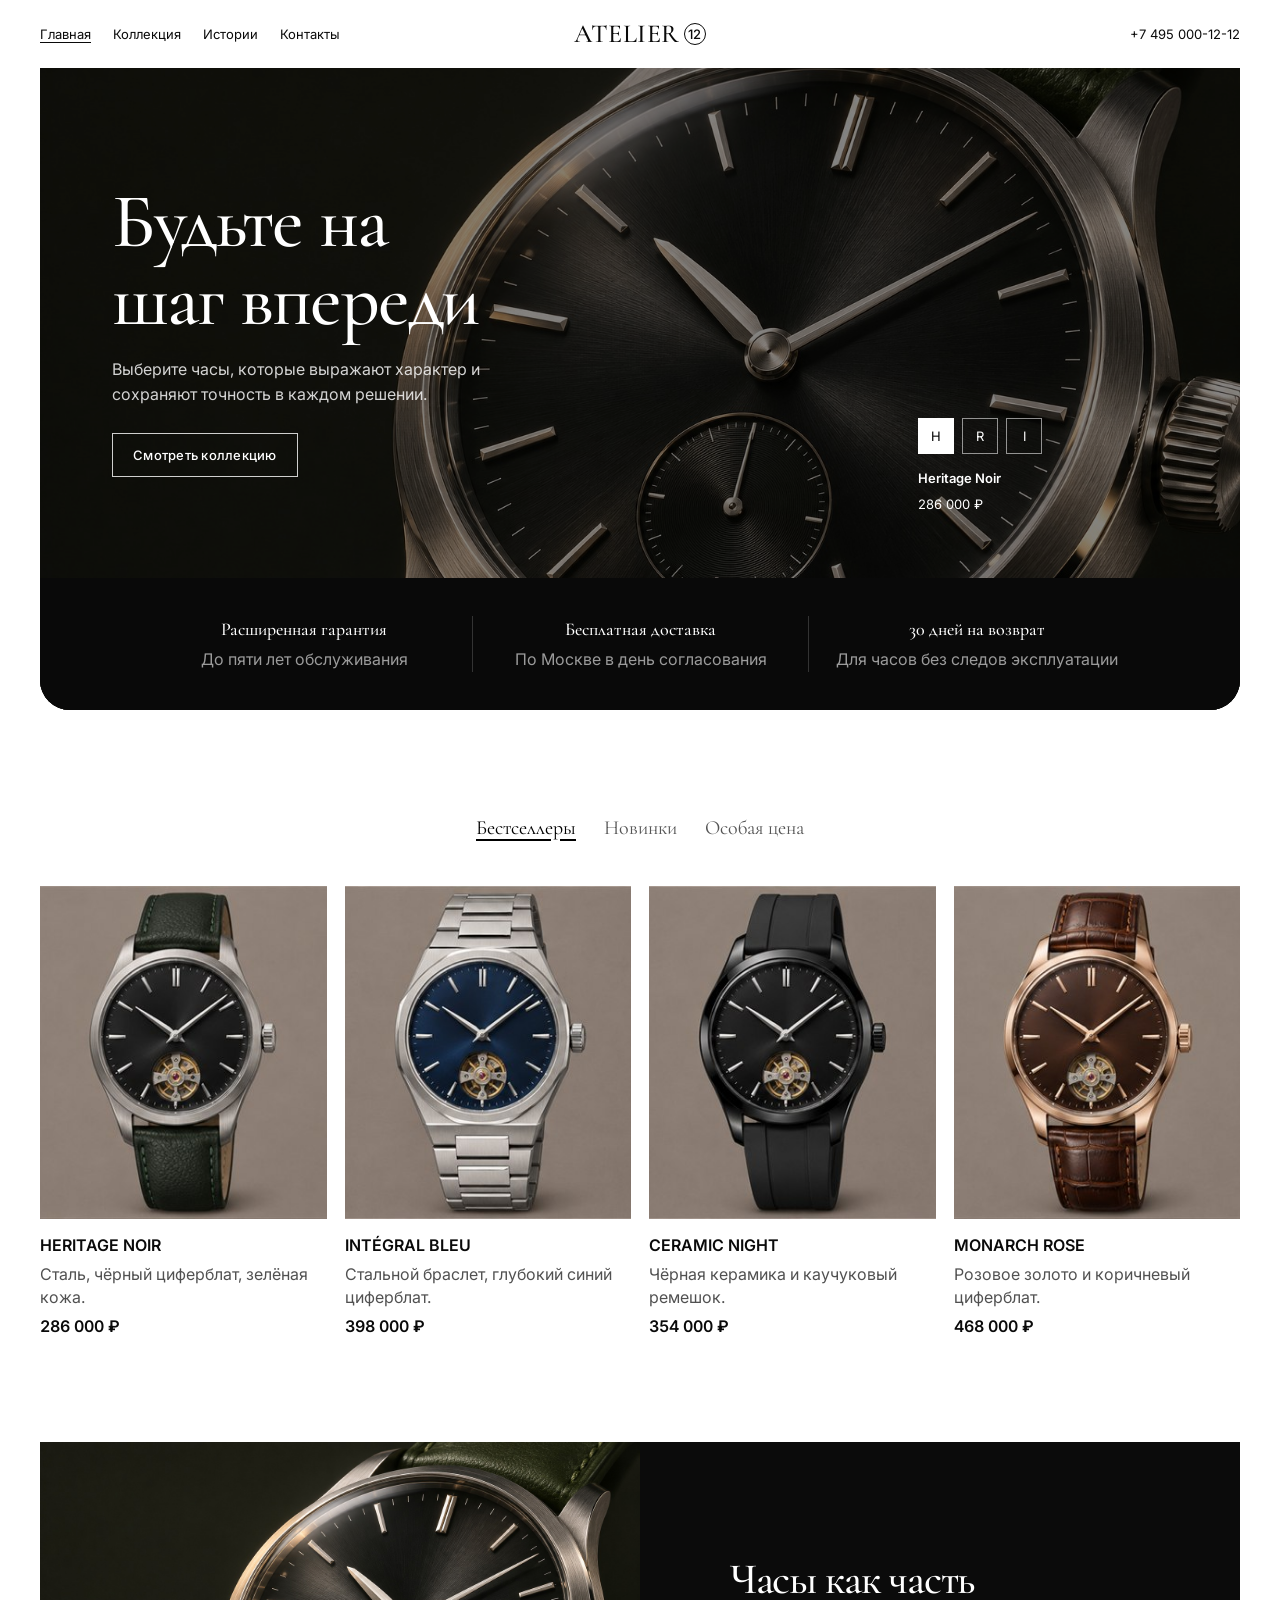
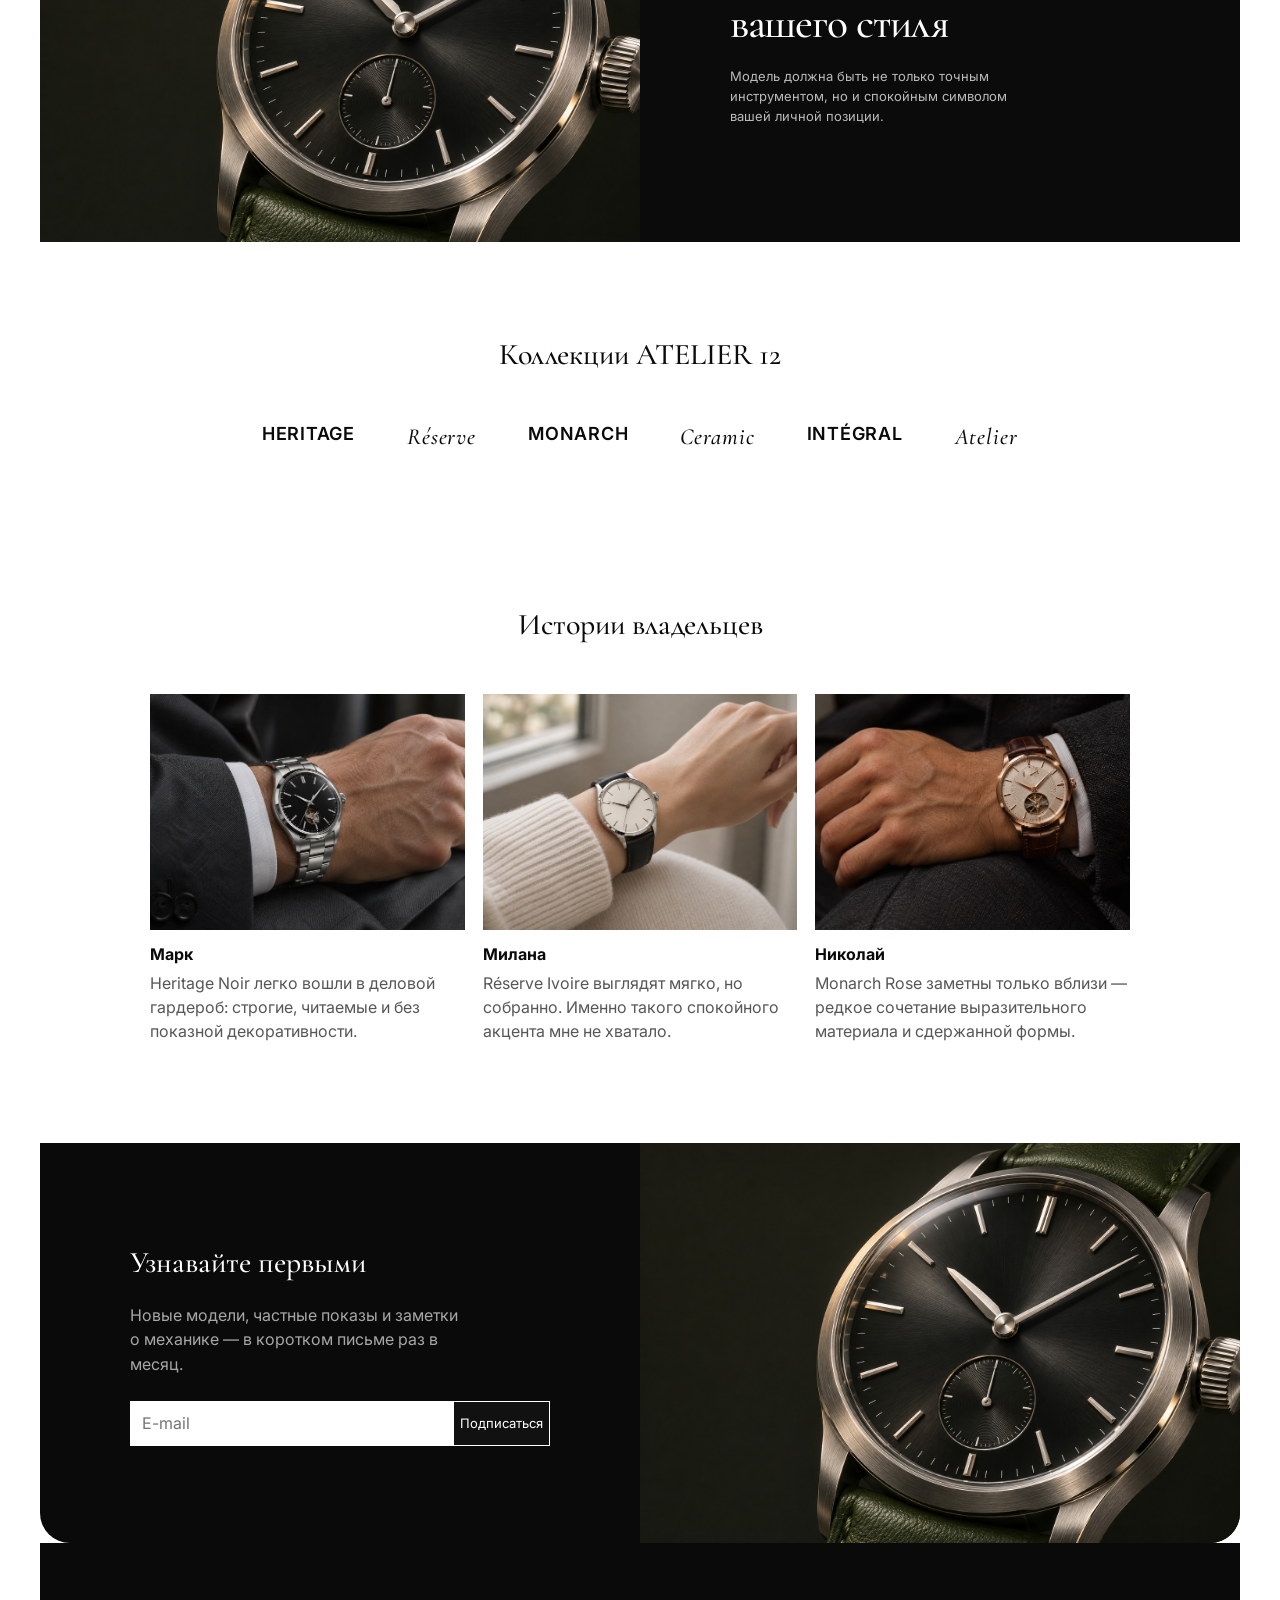
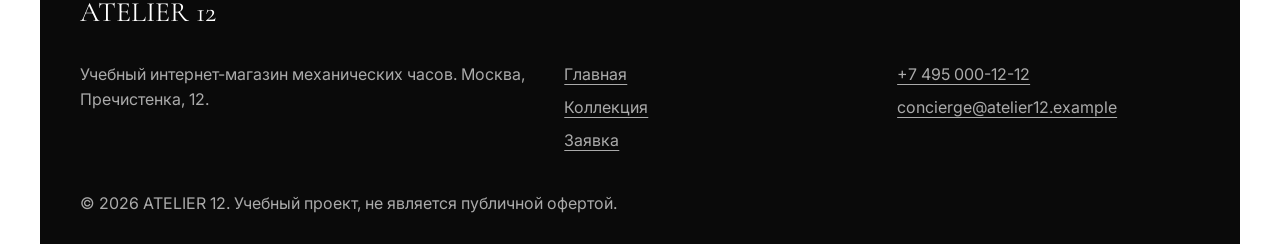
==== commit bcad715e: "feat: restyle watch shop from luxury reference" ====
--- a/index.html
+++ b/index.html
@@ -5,30 +5,25 @@
   <meta name="viewport" content="width=device-width, initial-scale=1">
   <meta name="description" content="ATELIER 12 — учебный интернет-магазин механических часов в официальном деловом стиле.">
   <title>ATELIER 12 — механические часы</title>
-  <link rel="preconnect" href="https://api.fontshare.com">
-  <link rel="preconnect" href="https://cdn.fontshare.com" crossorigin>
-  <link href="https://api.fontshare.com/v2/css?f[]=panchang@700&f[]=switzer@400,500,600&display=swap" rel="stylesheet">
   <link rel="stylesheet" href="css/style.css">
   <link rel="stylesheet" href="css/responsive.css">
   <script src="js/main.js" defer></script>
 </head>
 <body id="page-top">
   <a class="skip-link" href="#main">Перейти к основному содержимому</a>
-  <header class="site-header">
+  <header class="site-header home-header">
     <div class="site-header__inner">
-      <a class="brand" href="index.html" aria-label="ATELIER 12, главная">
-        ATELIER <span class="brand__mark">12</span>
-      </a>
-      <button class="nav-toggle" type="button" aria-expanded="false" aria-controls="site-nav">Меню</button>
       <nav class="site-nav" id="site-nav" aria-label="Основная навигация">
         <ul class="site-nav__list">
           <li><a class="site-nav__link" href="index.html" aria-current="page">Главная</a></li>
           <li><a class="site-nav__link" href="catalog.html">Коллекция</a></li>
-          <li><a class="site-nav__link" href="product.html">Модель</a></li>
-          <li><a class="site-nav__link" href="order.html">Заявка</a></li>
+          <li><a class="site-nav__link" href="#stories">Истории</a></li>
           <li><a class="site-nav__link" href="contacts.html">Контакты</a></li>
         </ul>
       </nav>
+      <a class="brand" href="index.html" aria-label="ATELIER 12, главная">ATELIER <span class="brand__mark">12</span></a>
+      <a class="header-contact" href="tel:+74950001212">+7 495 000-12-12</a>
+      <button class="nav-toggle" type="button" aria-expanded="false" aria-controls="site-nav">Меню</button>
     </div>
   </header>
 
@@ -36,15 +31,16 @@
     <section class="hero" aria-labelledby="hero-title">
       <div class="hero__media" aria-live="polite">
         <picture>
-          <source data-hero-source media="(min-width: 1200px)" srcset="images/hero-desktop.jpg">
-          <source data-hero-source media="(min-width: 768px)" srcset="images/hero-tablet.jpg">
+          <source data-hero-source media="(min-width:1200px)" srcset="images/hero-desktop.jpg">
+          <source data-hero-source media="(min-width:768px)" srcset="images/hero-tablet.jpg">
           <img id="hero-product-image" src="images/hero-mobile.jpg" alt="Крупный план механических часов Heritage Noir с чёрным циферблатом" width="800" height="960" fetchpriority="high">
         </picture>
       </div>
       <div class="hero__content">
-        <div data-reveal>
-          <h1 class="hero__title" id="hero-title">Часы вне времени</h1>
-          <p class="hero__lead">Шесть механических моделей для делового ритма, частных встреч и решений, рассчитанных на годы.</p>
+        <div class="hero__copy" data-reveal>
+          <h1 class="hero__title" id="hero-title">Будьте на шаг впереди</h1>
+          <p class="hero__lead">Выберите часы, которые выражают характер и сохраняют точность в каждом решении.</p>
+          <a class="button button--light" href="catalog.html">Смотреть коллекцию</a>
         </div>
         <div class="hero__selection" data-reveal>
           <div class="model-switcher" aria-label="Выберите модель для просмотра">
@@ -54,153 +50,70 @@
           </div>
           <p class="hero__model-name" id="hero-model-name">Heritage Noir</p>
           <p class="hero__price" id="hero-model-price">286 000 ₽</p>
-          <a class="button button--light" href="catalog.html">Смотреть коллекцию</a>
         </div>
+      </div>
+      <div class="hero-benefits" aria-label="Преимущества магазина">
+        <p class="hero-benefit"><strong>Расширенная гарантия</strong><span>До пяти лет обслуживания</span></p>
+        <p class="hero-benefit"><strong>Бесплатная доставка</strong><span>По Москве в день согласования</span></p>
+        <p class="hero-benefit"><strong>30 дней на возврат</strong><span>Для часов без следов эксплуатации</span></p>
       </div>
     </section>
 
-    <section class="statement page-shell" aria-labelledby="statement-title">
-      <h2 class="section-heading" id="statement-title" data-reveal>Точность как позиция</h2>
-      <p class="statement__text" data-reveal>ATELIER 12 соединяет сдержанную геометрию, читаемый циферблат и материалы, которые уместны в кабинете и за его пределами.</p>
-      <div class="statement__facts" aria-label="Ключевые характеристики коллекции">
-        <p data-reveal><strong>6</strong> моделей в текущей коллекции</p>
-        <p data-reveal><strong>40–42 мм</strong> диаметр корпуса</p>
-        <p data-reveal><strong>72 ч</strong> максимальный запас хода</p>
-      </div>
-    </section>
-
-    <section class="collection" aria-labelledby="collection-title">
+    <section class="collection home-collection" aria-labelledby="collection-title">
       <div class="page-shell">
-        <header class="collection__header">
-          <h2 class="section-heading" id="collection-title" data-reveal>Текущая коллекция</h2>
-          <p data-reveal>Классические, керамические и интегрированные корпуса. Все характеристики и цены приведены для учебной демонстрации магазина.</p>
-        </header>
-        <div class="products-grid">
-          <article class="product-card" data-reveal>
-            <div class="product-card__media">
-              <img class="product-card__image" src="images/heritage-noir-360.jpg" srcset="images/heritage-noir-360.jpg 360w, images/heritage-noir-720.jpg 720w" sizes="(max-width: 639px) calc(100vw - 32px), (max-width: 1023px) 50vw, 33vw" alt="Часы Heritage Noir со стальным корпусом и зелёным ремешком" width="720" height="720">
-            </div>
-            <div class="product-card__body">
-              <h3 class="product-card__title">Heritage Noir</h3>
-              <p class="product-card__description">Сталь, чёрный циферблат, зелёная кожа.</p>
-              <p class="product-card__price">286 000 ₽</p>
-              <div class="product-card__actions">
-                <a class="button" href="product.html">Подробнее</a>
-                <a class="button button--ghost" href="order.html?product=Heritage%20Noir">Заявка</a>
-              </div>
-            </div>
+        <header class="collection__header"><h2 class="section-heading" id="collection-title">Избранные модели</h2></header>
+        <div class="collection-tabs" role="tablist" aria-label="Подборки часов">
+          <button type="button" role="tab" aria-selected="true" data-collection-tab="best">Бестселлеры</button>
+          <button type="button" role="tab" aria-selected="false" data-collection-tab="new">Новинки</button>
+          <button type="button" role="tab" aria-selected="false" data-collection-tab="sale">Особая цена</button>
+        </div>
+        <div class="products-grid" id="home-products">
+          <article class="product-card" data-home-product data-groups="best new" data-reveal>
+            <a class="product-card__media" href="product.html"><img class="product-card__image" src="images/heritage-noir-360.jpg" srcset="images/heritage-noir-360.jpg 360w, images/heritage-noir-720.jpg 720w" sizes="(max-width:767px) 50vw,25vw" alt="Часы Heritage Noir со стальным корпусом и зелёным ремешком" width="720" height="720"></a>
+            <div class="product-card__body"><h3 class="product-card__title">Heritage Noir</h3><p class="product-card__description">Сталь, чёрный циферблат, зелёная кожа.</p><p class="product-card__price">286 000 ₽</p></div>
           </article>
-          <article class="product-card" data-reveal>
-            <div class="product-card__media">
-              <img class="product-card__image" src="images/reserve-ivoire-360.jpg" srcset="images/reserve-ivoire-360.jpg 360w, images/reserve-ivoire-720.jpg 720w" sizes="(max-width: 639px) calc(100vw - 32px), (max-width: 1023px) 50vw, 33vw" alt="Часы Réserve Ivoire со светлым циферблатом" width="720" height="720" loading="lazy">
-            </div>
-            <div class="product-card__body">
-              <h3 class="product-card__title">Réserve Ivoire</h3>
-              <p class="product-card__description">Полированная сталь, цвет слоновой кости.</p>
-              <p class="product-card__price">312 000 ₽</p>
-              <div class="product-card__actions"><a class="button" href="product.html">Подробнее</a><a class="button button--ghost" href="order.html?product=Réserve%20Ivoire">Заявка</a></div>
-            </div>
+          <article class="product-card" data-home-product data-groups="best sale" data-reveal>
+            <a class="product-card__media" href="product.html"><img class="product-card__image" src="images/integral-bleu-360.jpg" srcset="images/integral-bleu-360.jpg 360w, images/integral-bleu-720.jpg 720w" sizes="(max-width:767px) 50vw,25vw" alt="Часы Intégral Bleu с синим циферблатом и стальным браслетом" width="720" height="720" loading="lazy"></a>
+            <div class="product-card__body"><h3 class="product-card__title">Intégral Bleu</h3><p class="product-card__description">Стальной браслет, глубокий синий циферблат.</p><p class="product-card__price">398 000 ₽</p></div>
           </article>
-          <article class="product-card" data-reveal>
-            <div class="product-card__media">
-              <img class="product-card__image" src="images/monarch-rose-360.jpg" srcset="images/monarch-rose-360.jpg 360w, images/monarch-rose-720.jpg 720w" sizes="(max-width: 639px) calc(100vw - 32px), (max-width: 1023px) 50vw, 33vw" alt="Часы Monarch Rose в корпусе цвета розового золота" width="720" height="720" loading="lazy">
-            </div>
-            <div class="product-card__body">
-              <h3 class="product-card__title">Monarch Rose</h3>
-              <p class="product-card__description">Розовое золото, коричневый циферблат.</p>
-              <p class="product-card__price">468 000 ₽</p>
-              <div class="product-card__actions"><a class="button" href="product.html">Подробнее</a><a class="button button--ghost" href="order.html?product=Monarch%20Rose">Заявка</a></div>
-            </div>
+          <article class="product-card" data-home-product data-groups="best new" data-reveal>
+            <a class="product-card__media" href="product.html"><img class="product-card__image" src="images/ceramic-night-360.jpg" srcset="images/ceramic-night-360.jpg 360w, images/ceramic-night-720.jpg 720w" sizes="(max-width:767px) 50vw,25vw" alt="Чёрные керамические часы Ceramic Night" width="720" height="720" loading="lazy"></a>
+            <div class="product-card__body"><h3 class="product-card__title">Ceramic Night</h3><p class="product-card__description">Чёрная керамика и каучуковый ремешок.</p><p class="product-card__price">354 000 ₽</p></div>
           </article>
-          <article class="product-card" data-reveal>
-            <div class="product-card__media">
-              <img class="product-card__image" src="images/ceramic-night-360.jpg" srcset="images/ceramic-night-360.jpg 360w, images/ceramic-night-720.jpg 720w" sizes="(max-width: 639px) calc(100vw - 32px), (max-width: 1023px) 50vw, 33vw" alt="Чёрные керамические часы Ceramic Night" width="720" height="720" loading="lazy">
-            </div>
-            <div class="product-card__body">
-              <h3 class="product-card__title">Ceramic Night</h3>
-              <p class="product-card__description">Чёрная керамика и каучуковый ремешок.</p>
-              <p class="product-card__price">354 000 ₽</p>
-              <div class="product-card__actions"><a class="button" href="product.html">Подробнее</a><a class="button button--ghost" href="order.html?product=Ceramic%20Night">Заявка</a></div>
-            </div>
-          </article>
-          <article class="product-card" data-reveal>
-            <div class="product-card__media">
-              <img class="product-card__image" src="images/integral-bleu-360.jpg" srcset="images/integral-bleu-360.jpg 360w, images/integral-bleu-720.jpg 720w" sizes="(max-width: 639px) calc(100vw - 32px), (max-width: 1023px) 50vw, 33vw" alt="Часы Intégral Bleu с синим циферблатом и стальным браслетом" width="720" height="720" loading="lazy">
-            </div>
-            <div class="product-card__body">
-              <h3 class="product-card__title">Intégral Bleu</h3>
-              <p class="product-card__description">Стальной браслет, глубокий синий циферблат.</p>
-              <p class="product-card__price">398 000 ₽</p>
-              <div class="product-card__actions"><a class="button" href="product.html">Подробнее</a><a class="button button--ghost" href="order.html?product=Intégral%20Bleu">Заявка</a></div>
-            </div>
-          </article>
-          <article class="product-card" data-reveal>
-            <div class="product-card__media">
-              <img class="product-card__image" src="images/atelier-silver-360.jpg" srcset="images/atelier-silver-360.jpg 360w, images/atelier-silver-720.jpg 720w" sizes="(max-width: 639px) calc(100vw - 32px), (max-width: 1023px) 50vw, 33vw" alt="Часы Atelier Silver с серебристым циферблатом и светло-коричневым ремешком" width="720" height="720" loading="lazy">
-            </div>
-            <div class="product-card__body">
-              <h3 class="product-card__title">Atelier Silver</h3>
-              <p class="product-card__description">Серебристый циферблат, натуральная кожа.</p>
-              <p class="product-card__price">274 000 ₽</p>
-              <div class="product-card__actions"><a class="button" href="product.html">Подробнее</a><a class="button button--ghost" href="order.html?product=Atelier%20Silver">Заявка</a></div>
-            </div>
+          <article class="product-card" data-home-product data-groups="best sale" data-reveal>
+            <a class="product-card__media" href="product.html"><img class="product-card__image" src="images/monarch-rose-360.jpg" srcset="images/monarch-rose-360.jpg 360w, images/monarch-rose-720.jpg 720w" sizes="(max-width:767px) 50vw,25vw" alt="Часы Monarch Rose в корпусе цвета розового золота" width="720" height="720" loading="lazy"></a>
+            <div class="product-card__body"><h3 class="product-card__title">Monarch Rose</h3><p class="product-card__description">Розовое золото и коричневый циферблат.</p><p class="product-card__price">468 000 ₽</p></div>
           </article>
         </div>
       </div>
     </section>
 
     <section class="craft" aria-labelledby="craft-title">
-      <div class="craft__image" data-reveal>
-        <img src="images/hero-desktop.jpg" alt="Макросъёмка корпуса и чёрного циферблата механических часов" width="1536" height="1024" loading="lazy">
-      </div>
-      <div class="craft__content">
-        <h2 class="section-heading" id="craft-title" data-reveal>Механика без шума</h2>
-        <p data-reveal>Дизайн строится вокруг пропорций и тактильных материалов. Никаких лишних усложнений на циферблате — только время и открытый баланс.</p>
-        <ul class="craft__list">
-          <li data-reveal><strong>Корпус</strong>Сталь, керамика или розовое золото.</li>
-          <li data-reveal><strong>Стекло</strong>Сапфировое, с антибликовым покрытием.</li>
-          <li data-reveal><strong>Механизм</strong>Автоматический завод и открытый баланс.</li>
-        </ul>
+      <div class="craft__image" data-reveal><img src="images/hero-desktop.jpg" alt="Макросъёмка корпуса и чёрного циферблата механических часов" width="1536" height="1024" loading="lazy"></div>
+      <div class="craft__content"><h2 class="section-heading" id="craft-title" data-reveal>Часы как часть вашего стиля</h2><p data-reveal>Модель должна быть не только точным инструментом, но и спокойным символом вашей личной позиции.</p></div>
+    </section>
+
+    <section class="brands page-shell" aria-labelledby="brands-title">
+      <h2 id="brands-title">Коллекции ATELIER 12</h2>
+      <ul class="brand-row" aria-label="Линии коллекции"><li>HERITAGE</li><li>Réserve</li><li>MONARCH</li><li>Ceramic</li><li>INTÉGRAL</li><li>Atelier</li></ul>
+    </section>
+
+    <section class="testimonials" id="stories" aria-labelledby="stories-title">
+      <h2 id="stories-title">Истории владельцев</h2>
+      <div class="testimonial-grid">
+        <article class="testimonial-card" data-reveal><img src="images/testimonial-suit.png" alt="Стальные часы на запястье с тёмным деловым костюмом" width="1536" height="1024" loading="lazy"><h3>Марк</h3><p>Heritage Noir легко вошли в деловой гардероб: строгие, читаемые и без показной декоративности.</p></article>
+        <article class="testimonial-card" data-reveal><img src="images/testimonial-knit.png" alt="Минималистичные серебряные часы на запястье в светлом трикотаже" width="1536" height="1024" loading="lazy"><h3>Милана</h3><p>Réserve Ivoire выглядят мягко, но собранно. Именно такого спокойного акцента мне не хватало.</p></article>
+        <article class="testimonial-card" data-reveal><img src="images/testimonial-rose.png" alt="Часы цвета розового золота на запястье на фоне тёмной ткани" width="1536" height="1024" loading="lazy"><h3>Николай</h3><p>Monarch Rose заметны только вблизи — редкое сочетание выразительного материала и сдержанной формы.</p></article>
       </div>
     </section>
 
-    <section class="faq page-shell" aria-labelledby="faq-title">
-      <h2 class="section-heading" id="faq-title" data-reveal>Перед выбором</h2>
-      <div class="faq__list">
-        <details data-reveal><summary>Можно ли примерить часы?</summary><p>Да. Оставьте заявку и выберите удобное время частной консультации в учебном шоуруме.</p></details>
-        <details data-reveal><summary>Какие данные в каталоге являются реальными?</summary><p>Проект учебный: названия, цены и характеристики демонстрационные и используются для проверки вёрстки.</p></details>
-        <details data-reveal><summary>Как выбрать размер корпуса?</summary><p>Для большинства запястий подходит диапазон 40–42 мм. На консультации можно сравнить обе посадки.</p></details>
-        <details data-reveal><summary>Есть ли гарантия?</summary><p>В макете предусмотрен двухлетний гарантийный сценарий; юридические условия должны быть уточнены перед реальным запуском.</p></details>
-        <details data-reveal><summary>Можно заменить ремешок?</summary><p>Да, на странице модели можно выбрать кожу или стальной браслет и передать выбор в заявке.</p></details>
-        <details data-reveal><summary>Как оформить заказ?</summary><p>Выберите модель, заполните форму и дождитесь звонка консьержа. Оплата в учебном проекте не подключена.</p></details>
-      </div>
-    </section>
-
-    <section class="cta" aria-labelledby="cta-title">
-      <div class="cta__media" data-reveal>
-        <img src="images/reserve-ivoire-720.jpg" alt="Часы Réserve Ivoire со светлым циферблатом" width="720" height="720" loading="lazy">
-      </div>
-      <div class="cta__content">
-        <h2 class="cta__title" id="cta-title" data-reveal>Выберите своё время</h2>
-        <p data-reveal>Получите частную консультацию по коллекции и сравните материалы в спокойной обстановке.</p>
-        <a class="button button--light" href="order.html" data-reveal>Назначить консультацию</a>
-      </div>
+    <section class="newsletter" aria-labelledby="newsletter-title">
+      <div class="newsletter__content"><h2 id="newsletter-title">Узнавайте первыми</h2><p>Новые модели, частные показы и заметки о механике — в коротком письме раз в месяц.</p><form class="newsletter__form" data-newsletter-form><label class="skip-link" for="newsletter-email">E-mail</label><input id="newsletter-email" name="email" type="email" autocomplete="email" placeholder="E-mail" required><button type="submit">Подписаться</button></form><p class="newsletter__status" data-newsletter-status role="status" hidden></p></div>
+      <div class="newsletter__media"><img src="images/hero-desktop.jpg" alt="Макродеталь чёрного циферблата механических часов" width="1536" height="1024" loading="lazy"></div>
     </section>
   </main>
 
-  <footer class="site-footer">
-    <div class="site-footer__inner">
-      <p class="site-footer__wordmark">ATELIER 12</p>
-      <div class="site-footer__columns">
-        <p>Учебный интернет-магазин механических часов. Официальный деловой стиль и спокойная консультация.</p>
-        <nav class="site-footer__links" aria-label="Навигация в подвале">
-          <a href="catalog.html">Коллекция</a><a href="product.html">Модель</a><a href="order.html">Заявка</a>
-        </nav>
-        <div class="site-footer__links"><a href="tel:+74950001212">+7 495 000-12-12</a><a href="mailto:concierge@atelier12.example">concierge@atelier12.example</a></div>
-      </div>
-      <p class="site-footer__legal">© 2026 ATELIER 12. Учебный проект, не является публичной офертой.</p>
-    </div>
-  </footer>
-  <a class="back-to-top" href="#page-top" aria-label="Вернуться к началу страницы" hidden>↑</a>
+  <footer class="site-footer"><div class="site-footer__inner"><p class="site-footer__wordmark">ATELIER 12</p><div class="site-footer__columns"><p>Учебный интернет-магазин механических часов. Москва, Пречистенка, 12.</p><nav class="site-footer__links" aria-label="Навигация в подвале"><a href="index.html">Главная</a><a href="catalog.html">Коллекция</a><a href="order.html">Заявка</a></nav><div class="site-footer__links"><a href="tel:+74950001212">+7 495 000-12-12</a><a href="mailto:concierge@atelier12.example">concierge@atelier12.example</a></div></div><p class="site-footer__legal">© 2026 ATELIER 12. Учебный проект, не является публичной офертой.</p></div></footer>
+  <a class="back-to-top" href="#page-top">Вверх</a>
 </body>
 </html>
--- a/css/style.css
+++ b/css/style.css
@@ -1,911 +1,25 @@
-:root {
-  --color-bg: #ddd6c6;
-  --color-surface: #d2cab8;
-  --color-ink: #22231f;
-  --color-muted: #4d4d45;
-  --color-accent: #42552f;
-  --color-accent-strong: #314124;
-  --color-accent-ink: #ffffff;
-  --color-dark: #151713;
-  --color-dark-ink: #f5f1e8;
-  --color-danger: #9f1d20;
-  --color-success: #245c36;
-  --color-focus: #b5411e;
-  --font-display: "Panchang", "Arial Black", Arial, sans-serif;
-  --font-text: Arial, sans-serif;
-  --step-small: clamp(0.875rem, 0.84rem + 0.15vw, 0.95rem);
-  --step-body: clamp(1rem, 0.95rem + 0.25vw, 1.15rem);
-  --step-lead: clamp(1.25rem, 1.1rem + 0.7vw, 1.7rem);
-  --step-head: clamp(2.3rem, 1.4rem + 4vw, 5.5rem);
-  --step-hero: clamp(3.2rem, 1.8rem + 7vw, 9rem);
-  --page-pad: clamp(1rem, 2.5vw, 2rem);
-  --section-space: clamp(5rem, 10vw, 10rem);
-  --content-max: 90rem;
-  --ease: cubic-bezier(.22, 1, .36, 1);
-}
+@import url('https://fonts.googleapis.com/css2?family=Cormorant+Garamond:wght@400;500;600&family=Inter:wght@400;500;600&display=swap');
 
-*,
-*::before,
-*::after {
-  box-sizing: border-box;
-}
-
-html {
-  color-scheme: light;
-  scroll-behavior: smooth;
-}
-
-body {
-  margin: 0;
-  color: var(--color-ink);
-  background: var(--color-bg);
-  font-family: var(--font-text);
-  font-size: var(--step-body);
-  line-height: 1.55;
-  text-rendering: optimizeLegibility;
-}
-
-body.dialog-open {
-  overflow: hidden;
-}
-
-img,
-picture,
-video {
-  display: block;
-  max-width: 100%;
-}
-
-img,
-video {
-  height: auto;
-}
-
-a {
-  color: inherit;
-  text-decoration-thickness: .08em;
-  text-underline-offset: .2em;
-}
-
-button,
-input,
-select,
-textarea {
-  font: inherit;
-}
-
-button,
-.button {
-  min-height: 48px;
-}
-
-:focus-visible {
-  outline: 3px solid var(--color-focus);
-  outline-offset: 4px;
-}
-
-.skip-link {
-  position: fixed;
-  top: 0;
-  left: var(--page-pad);
-  z-index: 1000;
-  padding: .8rem 1rem;
-  color: #fff;
-  background: #111;
-  transform: translateY(-120%);
-  transition: transform 180ms ease;
-}
-
-.skip-link:focus {
-  transform: translateY(0);
-}
-
-.site-header {
-  z-index: 100;
-  color: var(--color-dark-ink);
-  background: var(--color-dark);
-}
-
-.site-header__inner {
-  width: min(100% - 2 * var(--page-pad), var(--content-max));
-  margin-inline: auto;
-}
-
-.brand {
-  display: inline-flex;
-  align-items: baseline;
-  gap: .5rem;
-  font-family: var(--font-display);
-  font-size: 1rem;
-  font-weight: 700;
-  letter-spacing: -.02em;
-  text-decoration: none;
-}
-
-.brand__mark {
-  color: #a9b991;
-}
-
-.nav-toggle {
-  padding: .7rem 1rem;
-  color: var(--color-dark-ink);
-  background: transparent;
-  border: 2px solid #6f7467;
-  cursor: pointer;
-}
-
-.site-nav__list {
-  margin: 0;
-  padding: 0;
-  list-style: none;
-}
-
-.site-nav__link {
-  display: block;
-  padding: .85rem 0;
-  color: var(--color-dark-ink);
-  text-decoration: none;
-}
-
-.site-nav__link[aria-current="page"] {
-  color: #c9d5b8;
-  text-decoration: underline;
-  text-decoration-thickness: .12em;
-  text-underline-offset: .35em;
-}
-
-.button {
-  display: inline-flex;
-  align-items: center;
-  justify-content: center;
-  gap: .55rem;
-  padding: .75rem 1.1rem;
-  color: var(--color-accent-ink);
-  font-weight: 600;
-  text-align: center;
-  text-decoration: none;
-  background: var(--color-accent);
-  border: 2px solid var(--color-accent);
-  border-radius: 0;
-  cursor: pointer;
-  transition: transform 160ms var(--ease), background-color 180ms ease, border-color 180ms ease;
-}
-
-.button--dark {
-  background: var(--color-dark);
-  border-color: var(--color-dark);
-}
-
-.button--light {
-  color: var(--color-ink);
-  background: #f4f0e7;
-  border-color: #f4f0e7;
-}
-
-.button--ghost {
-  color: inherit;
-  background: transparent;
-  border-color: currentColor;
-}
-
-.button:active {
-  transform: scale(.97);
-}
-
-.button:disabled {
-  opacity: .55;
-  cursor: not-allowed;
-}
-
-.page-shell {
-  width: min(100% - 2 * var(--page-pad), var(--content-max));
-  margin-inline: auto;
-}
-
-.page-intro {
-  padding-block: clamp(3rem, 7vw, 6rem);
-}
-
-.page-intro h1,
-.section-heading,
-.hero__title,
-.cta__title {
-  max-width: 12ch;
-  margin: 0;
-  font-family: var(--font-display);
-  font-weight: 700;
-  line-height: .98;
-  letter-spacing: -.04em;
-}
-
-.page-intro h1,
-.section-heading {
-  font-size: var(--step-head);
-}
-
-.page-intro p {
-  max-width: 58ch;
-  margin: 1.5rem 0 0;
-  font-size: var(--step-lead);
-}
-
-.breadcrumbs {
-  width: min(100% - 2 * var(--page-pad), var(--content-max));
-  margin: 1.25rem auto 0;
-  font-size: var(--step-small);
-}
-
-.breadcrumbs ol {
-  display: flex;
-  flex-wrap: wrap;
-  gap: .45rem .7rem;
-  margin: 0;
-  padding: 0;
-  list-style: none;
-}
-
-.breadcrumbs li + li::before {
-  margin-right: .7rem;
-  content: "/";
-}
-
-.hero {
-  position: relative;
-  min-height: calc(100svh - 70px);
-  overflow: hidden;
-  color: var(--color-dark-ink);
-  background: var(--color-dark);
-}
-
-.hero__media {
-  position: absolute;
-  inset: 0;
-}
-
-.hero__media::after {
-  position: absolute;
-  inset: 0;
-  background: rgba(12, 14, 11, .42);
-  content: "";
-}
-
-.hero__media picture,
-.hero__media img {
-  width: 100%;
-  height: 100%;
-}
-
-.hero__media img {
-  object-fit: cover;
-  object-position: 61% 50%;
-}
-
-.hero__content {
-  position: relative;
-  z-index: 1;
-  width: min(100% - 2 * var(--page-pad), var(--content-max));
-  min-height: calc(100svh - 70px);
-  margin-inline: auto;
-  padding-block: clamp(4rem, 10vh, 7rem) 2rem;
-}
-
-.hero__title {
-  max-width: 7ch;
-  font-size: var(--step-hero);
-}
-
-.hero__lead {
-  max-width: 34ch;
-  margin: 1.5rem 0 0;
-  font-size: var(--step-lead);
-}
-
-.hero__selection {
-  align-self: end;
-  padding-top: 3rem;
-}
-
-.hero__model-name {
-  margin: 0;
-  font-size: 1.25rem;
-  font-weight: 600;
-}
-
-.hero__price {
-  margin: .25rem 0 1rem;
-  font-variant-numeric: tabular-nums;
-}
-
-.model-switcher {
-  display: flex;
-  flex-wrap: wrap;
-  gap: .7rem;
-  margin: 0 0 1rem;
-}
-
-.model-switcher button {
-  width: 48px;
-  padding: 0;
-  color: var(--color-dark-ink);
-  background: transparent;
-  border: 2px solid #72776c;
-  cursor: pointer;
-}
-
-.model-switcher button[aria-pressed="true"] {
-  color: var(--color-dark);
-  background: #dbe1d1;
-  border-color: #dbe1d1;
-}
-
-.statement {
-  padding-block: var(--section-space);
-}
-
-.statement__text {
-  max-width: 58ch;
-  margin: 0;
-  font-size: clamp(1.25rem, 1rem + 1vw, 2.25rem);
-  line-height: 1.15;
-}
-
-.statement__facts {
-  display: grid;
-  gap: 1.5rem;
-  margin-top: 3rem;
-}
-
-.statement__facts strong {
-  display: block;
-  font-size: clamp(1.7rem, 4vw, 3.5rem);
-  font-variant-numeric: tabular-nums;
-}
-
-.collection {
-  padding-block: var(--section-space);
-  background: var(--color-surface);
-}
-
-.collection__header {
-  display: flex;
-  flex-direction: column;
-  gap: 1.5rem;
-  margin-bottom: 3rem;
-}
-
-.collection__header p {
-  max-width: 48ch;
-  margin: 0;
-}
-
-.products-grid {
-  display: grid;
-  gap: 1rem;
-}
-
-.product-card {
-  display: grid;
-  min-width: 0;
-  padding: 1rem;
-  background: #ebe5d8;
-}
-
-.product-card__media {
-  overflow: hidden;
-  background: #b8aea1;
-}
-
-.product-card__image {
-  width: 100%;
-  aspect-ratio: 1;
-  object-fit: cover;
-  transition: transform 700ms var(--ease);
-}
-
-.product-card__body {
-  display: grid;
-  gap: .55rem;
-  align-content: start;
-  padding-top: 1.1rem;
-}
-
-.product-card__title {
-  margin: 0;
-  font-size: 1.35rem;
-  line-height: 1.15;
-  overflow-wrap: anywhere;
-}
-
-.product-card__description,
-.product-card__price {
-  margin: 0;
-}
-
-.product-card__price {
-  font-weight: 600;
-  font-variant-numeric: tabular-nums;
-}
-
-.product-card__actions {
-  display: flex;
-  flex-wrap: wrap;
-  gap: .7rem;
-  margin-top: 1rem;
-}
-
-.craft {
-  color: var(--color-dark-ink);
-  background: var(--color-dark);
-}
-
-.craft__image img {
-  width: 100%;
-  height: 100%;
-  object-fit: cover;
-}
-
-.craft__content {
-  padding: clamp(3rem, 7vw, 7rem) var(--page-pad);
-}
-
-.craft__content p {
-  max-width: 46ch;
-}
-
-.craft__list {
-  display: grid;
-  gap: 2rem;
-  margin: 2.5rem 0 0;
-  padding: 0;
-  list-style: none;
-}
-
-.craft__list strong {
-  display: block;
-  margin-bottom: .25rem;
-  font-size: 1.35rem;
-}
-
-.faq {
-  padding-block: var(--section-space);
-}
-
-.faq__list {
-  display: grid;
-  gap: 1.1rem;
-  margin-top: 3rem;
-}
-
-.faq details {
-  padding: 1rem;
-}
-
-.faq details[open] {
-  background: var(--color-surface);
-}
-
-.faq summary {
-  min-height: 48px;
-  font-size: 1.2rem;
-  font-weight: 600;
-  cursor: pointer;
-}
-
-.faq details p {
-  max-width: 50ch;
-  margin: 1rem 0 0;
-}
-
-.cta {
-  color: var(--color-dark-ink);
-  background: var(--color-accent-strong);
-}
-
-.cta__media img {
-  width: 100%;
-  height: 100%;
-  object-fit: cover;
-}
-
-.cta__content {
-  padding: clamp(3rem, 7vw, 7rem) var(--page-pad);
-}
-
-.cta__title {
-  font-size: clamp(2.2rem, 4vw, 4.8rem);
-}
-
-.cta__content p {
-  max-width: 36ch;
-}
-
-.site-footer {
-  padding: 4rem var(--page-pad) 2rem;
-  color: var(--color-dark-ink);
-  background: var(--color-dark);
-}
-
-.site-footer__inner {
-  width: min(100%, var(--content-max));
-  margin-inline: auto;
-}
-
-.site-footer__wordmark {
-  margin: 0 0 2.5rem;
-  font-family: var(--font-display);
-  font-size: clamp(2rem, 8vw, 7rem);
-  line-height: .9;
-  letter-spacing: -.04em;
-}
-
-.site-footer__columns {
-  display: grid;
-  gap: 2rem;
-}
-
-.site-footer__columns p {
-  margin: 0;
-}
-
-.site-footer__links {
-  display: grid;
-  gap: .6rem;
-  justify-items: start;
-}
-
-.site-footer__legal {
-  margin: 3rem 0 0;
-  font-size: var(--step-small);
-}
-
-.catalog-layout {
-  display: grid;
-  gap: 2rem;
-  padding-bottom: var(--section-space);
-}
-
-.catalog-filters {
-  padding: 1.25rem;
-  background: var(--color-surface);
-}
-
-.catalog-filters h2,
-.catalog-products h2 {
-  margin-top: 0;
-}
-
-.filters-form {
-  display: grid;
-  gap: 1.5rem;
-}
-
-.filters-form fieldset {
-  display: grid;
-  gap: .65rem;
-  margin: 0;
-  padding: 0;
-  border: 0;
-}
-
-.filters-form legend {
-  margin-bottom: .65rem;
-  font-weight: 700;
-}
-
-.filters-form label {
-  display: flex;
-  align-items: center;
-  gap: .65rem;
-  min-height: 44px;
-}
-
-.filters-form input[type="checkbox"] {
-  width: 22px;
-  height: 22px;
-}
-
-.filters-form input[type="number"] {
-  width: 100%;
-  min-height: 48px;
-  padding: .65rem;
-  color: var(--color-ink);
-  background: #f4f0e7;
-  border: 2px solid #68675e;
-}
-
-.catalog-results {
-  margin: 0 0 1.25rem;
-}
-
-.product-detail {
-  display: grid;
-  gap: 2rem;
-  padding-bottom: var(--section-space);
-}
-
-.product-detail__image {
-  width: 100%;
-  background: #b8aea1;
-}
-
-.product-detail__content h1 {
-  max-width: 12ch;
-  margin: 0;
-  font-family: var(--font-display);
-  font-size: var(--step-head);
-  line-height: .98;
-}
-
-.product-detail__price {
-  font-size: 1.7rem;
-  font-weight: 600;
-}
-
-.product-detail__features {
-  padding-left: 1.25rem;
-}
-
-.material-picker {
-  margin-block: 1.5rem;
-}
-
-.material-picker legend {
-  font-weight: 600;
-}
-
-.material-picker__options {
-  display: flex;
-  flex-wrap: wrap;
-  gap: .65rem;
-  margin-top: .75rem;
-}
-
-.material-picker__options label {
-  display: inline-flex;
-  align-items: center;
-  min-height: 48px;
-  padding: .6rem .85rem;
-  background: var(--color-surface);
-  cursor: pointer;
-}
-
-.material-picker__options input {
-  margin-right: .5rem;
-}
-
-.specification-section {
-  padding-bottom: var(--section-space);
-}
-
-.table-wrapper {
-  width: 100%;
-  margin-top: 2rem;
-  overflow-x: auto;
-  -webkit-overflow-scrolling: touch;
-}
-
-.product-table {
-  width: 100%;
-  min-width: 640px;
-  border-collapse: collapse;
-  background: #ebe5d8;
-}
-
-.product-table caption {
-  padding: 1rem;
-  font-weight: 700;
-  text-align: left;
-  background: var(--color-surface);
-}
-
-.product-table th,
-.product-table td {
-  padding: 1rem;
-  text-align: left;
-  border: 2px solid #777166;
-}
-
-.order-form {
-  display: grid;
-  gap: 1rem;
-  max-width: 64rem;
-  padding-bottom: var(--section-space);
-}
-
-.order-form__group {
-  display: grid;
-  gap: .45rem;
-}
-
-.order-form__group--wide,
-.order-form__actions,
-.form-note {
-  grid-column: 1 / -1;
-}
-
-.order-form__label {
-  font-weight: 600;
-}
-
-.order-form__input,
-.order-form__select,
-.order-form__textarea {
-  width: 100%;
-  min-height: 48px;
-  padding: .75rem;
-  color: var(--color-ink);
-  background: #f6f2e9;
-  border: 2px solid #66645c;
-  border-radius: 0;
-}
-
-.order-form__textarea {
-  min-height: 140px;
-  resize: vertical;
-}
-
-.order-form__checkbox {
-  display: flex;
-  align-items: flex-start;
-  gap: .65rem;
-}
-
-.order-form__checkbox input {
-  width: 22px;
-  height: 22px;
-  flex: 0 0 auto;
-  margin-top: .15rem;
-}
-
-.form-hint,
-.form-error {
-  margin: 0;
-  font-size: var(--step-small);
-}
-
-.form-error {
-  color: var(--color-danger);
-  font-weight: 600;
-}
-
-[aria-invalid="true"] {
-  border-color: var(--color-danger);
-}
-
-.form-status {
-  padding: 1rem;
-  color: #fff;
-  background: var(--color-success);
-}
-
-.order-dialog {
-  width: min(100% - 2rem, 36rem);
-  max-height: calc(100svh - 2rem);
-  padding: 0;
-  overflow: auto;
-  color: var(--color-ink);
-  background: var(--color-bg);
-  border: 0;
-}
-
-.order-dialog::backdrop {
-  background: rgba(0, 0, 0, .72);
-}
-
-.order-dialog__inner {
-  padding: 1.5rem;
-}
-
-.order-dialog__title {
-  margin: 0 0 1rem;
-  font-family: var(--font-display);
-  font-size: 2rem;
-  line-height: 1;
-}
-
-.order-dialog__close {
-  position: sticky;
-  top: .75rem;
-  float: right;
-  width: 48px;
-  padding: 0;
-  color: #fff;
-  background: var(--color-dark);
-  border: 0;
-  cursor: pointer;
-}
-
-.contacts-grid {
-  display: grid;
-  gap: 1rem;
-  padding-bottom: var(--section-space);
-}
-
-.contact-block {
-  padding: 1.5rem;
-  background: var(--color-surface);
-}
-
-.contact-block h2 {
-  margin-top: 0;
-}
-
-.contact-block address {
-  font-style: normal;
-}
-
-.back-to-top {
-  position: fixed;
-  right: 1rem;
-  bottom: 1rem;
-  z-index: 90;
-  display: grid;
-  width: 52px;
-  height: 52px;
-  color: #fff;
-  background: var(--color-accent);
-  place-items: center;
-  text-decoration: none;
-  transform: translateY(0);
-  transition: opacity 180ms ease, transform 180ms var(--ease);
-}
-
-.back-to-top[hidden] {
-  display: none;
-}
-
-.is-filtered-out {
-  display: none;
-}
-
-@media (hover: hover) and (pointer: fine) {
-  .button:hover {
-    background: var(--color-accent-strong);
-    border-color: var(--color-accent-strong);
-  }
-
-  .site-nav__link:hover {
-    color: #c9d5b8;
-  }
-
-  .product-card:hover .product-card__image {
-    transform: scale(1.035);
-  }
-}
-
-@media (prefers-reduced-motion: no-preference) {
-  .js [data-reveal] {
-    opacity: 0;
-    transform: translateY(24px);
-    transition: opacity 700ms var(--ease), transform 850ms var(--ease);
-  }
-
-  .js [data-reveal].is-in {
-    opacity: 1;
-    transform: none;
-  }
-
-  .hero__media img {
-    animation: hero-drift 16s ease-in-out infinite alternate;
-  }
-
-  @keyframes hero-drift {
-    from { transform: scale(1.02); }
-    to { transform: scale(1.075); }
-  }
-}
-
-@media (prefers-reduced-motion: reduce) {
-  html {
-    scroll-behavior: auto;
-  }
-
-  *,
-  *::before,
-  *::after {
-    scroll-behavior: auto !important;
-    animation-duration: .01ms !important;
-    animation-iteration-count: 1 !important;
-    transition-duration: .01ms !important;
-  }
-}
+:root{--paper:#fff;--soft:#f5f5f3;--ink:#0a0a0a;--muted:#626262;--line:#d8d8d5;--danger:#9b1c1f;--success:#14532d;--focus:#2563eb;--font-display:"Cormorant Garamond",Georgia,"Times New Roman",serif;--font-text:"Inter",Arial,sans-serif;--page:min(100% - 32px,1200px);--section-space:clamp(72px,8vw,120px);--ease:cubic-bezier(.22,1,.36,1)}
+*,*::before,*::after{box-sizing:border-box}html{color-scheme:light;scroll-behavior:smooth}body{margin:0;overflow-x:hidden;color:var(--ink);background:var(--paper);font-family:var(--font-text);font-size:16px;line-height:1.55;text-rendering:optimizeLegibility}body.dialog-open{overflow:hidden}img,picture,video{display:block;max-width:100%}img,video{height:auto}a{color:inherit;text-underline-offset:.22em}button,input,select,textarea{font:inherit}button,.button{min-height:44px}:focus-visible{outline:3px solid var(--focus);outline-offset:3px}
+.skip-link{position:fixed;top:0;left:16px;z-index:1000;padding:10px 14px;color:#fff;background:#000;transform:translateY(-120%)}.skip-link:focus{transform:translateY(0)}
+.site-header{position:relative;z-index:100;color:var(--ink);background:var(--paper)}.site-header__inner{display:flex;align-items:center;justify-content:space-between;width:var(--page);min-height:68px;margin-inline:auto}.home-header .site-header__inner{display:grid;grid-template-columns:1fr auto 1fr}.home-header .brand{grid-column:2}.home-header .site-nav{grid-column:1;grid-row:1}.header-contact{grid-column:3;justify-self:end;font-size:12px;text-decoration:none}.brand{display:inline-flex;align-items:center;gap:4px;color:var(--ink);font-family:var(--font-display);font-size:26px;font-weight:500;letter-spacing:.02em;text-decoration:none}.brand__mark{display:inline-flex;align-items:center;justify-content:center;width:22px;height:22px;font-family:var(--font-text);font-size:11px;font-weight:500;border:1px solid currentColor;border-radius:50%}.nav-toggle{padding:8px 12px;color:var(--ink);background:transparent;border:1px solid var(--ink);cursor:pointer}.site-nav__list{display:flex;align-items:center;gap:22px;margin:0;padding:0;list-style:none}.site-nav__link{display:block;padding:10px 0;color:var(--ink);font-size:12px;text-decoration:none}.site-nav__link[aria-current="page"],.site-nav__link:hover{text-decoration:underline}
+.button{display:inline-flex;align-items:center;justify-content:center;padding:11px 20px;color:#fff;font-size:12px;font-weight:500;letter-spacing:.02em;text-align:center;text-decoration:none;background:var(--ink);border:1px solid var(--ink);border-radius:0;cursor:pointer;transition:color 180ms ease,background-color 180ms ease,transform 180ms var(--ease)}.button--light{color:#fff;background:transparent;border-color:rgba(255,255,255,.8)}.button--ghost{color:var(--ink);background:transparent}.button:active{transform:scale(.98)}.button:disabled{opacity:.45;cursor:not-allowed}
+.page-shell{width:var(--page);margin-inline:auto}.breadcrumbs{width:var(--page);margin:20px auto 0;font-size:12px}.breadcrumbs ol{display:flex;flex-wrap:wrap;gap:8px;margin:0;padding:0;list-style:none}.breadcrumbs li+li::before{margin-right:8px;color:var(--muted);content:"/"}.page-intro{padding-block:72px 52px;text-align:center}.page-intro h1,.section-heading,.hero__title,.cta__title{margin:0;font-family:var(--font-display);font-weight:500;line-height:1.02;letter-spacing:-.025em}.page-intro h1,.section-heading{font-size:clamp(42px,5vw,72px)}.page-intro h1{max-width:13ch;margin-inline:auto}.page-intro p{max-width:55ch;margin:18px auto 0;color:var(--muted)}
+.hero{position:relative;width:var(--page);min-height:610px;margin:0 auto;overflow:hidden;color:#fff;background:#050505;border-radius:0 0 30px 30px}.hero__media,.hero__media picture,.hero__media img{position:absolute;inset:0;width:100%;height:100%}.hero__media::after{position:absolute;inset:0;background:rgba(0,0,0,.48);content:""}.hero__media img{object-fit:cover;object-position:61% 50%}.hero__content{position:relative;z-index:1;display:grid;grid-template-columns:minmax(0,1fr) 250px;align-items:end;min-height:510px;padding:72px 72px 58px}.hero__copy{align-self:center}.hero__title{max-width:10ch;font-size:clamp(54px,6vw,88px)}.hero__lead{max-width:38ch;margin:18px 0 26px;color:rgba(255,255,255,.82);font-size:15px}.hero__selection{align-self:end;padding:0}.hero__model-name,.hero__price{margin:0 0 6px;font-size:13px}.hero__model-name{font-weight:600}.model-switcher{display:flex;gap:8px;margin-bottom:14px}.model-switcher button{width:36px;min-height:36px;padding:0;color:#fff;background:transparent;border:1px solid rgba(255,255,255,.55);cursor:pointer}.model-switcher button[aria-pressed="true"]{color:#000;background:#fff;border-color:#fff}.hero-benefits{position:relative;z-index:2;display:grid;grid-template-columns:repeat(3,1fr);min-height:100px;padding:22px 8%;color:#fff;background:#090909}.hero-benefit{display:grid;align-content:center;justify-items:center;padding:0 24px;text-align:center}.hero-benefit+.hero-benefit{border-left:1px solid #333}.hero-benefit strong{font-family:var(--font-display);font-size:18px;font-weight:500}.hero-benefit span{margin-top:3px;color:#9b9b9b;font-size:10px}
+.collection{padding-block:var(--section-space);background:var(--paper)}.collection__header{display:grid;justify-items:center;margin-bottom:28px;text-align:center}.collection__header p{display:none}.collection .section-heading{font-size:34px}.collection-tabs{display:flex;justify-content:center;gap:28px;margin:0 0 42px;padding:0}.collection-tabs button{min-height:32px;padding:0;color:#555;font-family:var(--font-display);font-size:20px;background:transparent;border:0;cursor:pointer}.collection-tabs button[aria-selected="true"]{color:#000;text-decoration:underline;text-underline-offset:5px}.products-grid{display:grid;grid-template-columns:repeat(4,minmax(0,1fr));gap:18px}.product-card{display:grid;min-width:0;padding:0;background:transparent}.product-card__media{overflow:hidden;background:var(--soft)}.product-card__image{width:100%;aspect-ratio:.86;object-fit:cover;transition:transform 600ms var(--ease)}.product-card__body{display:grid;gap:5px;align-content:start;padding-top:14px}.product-card__title{margin:0;font-size:12px;font-weight:600;text-transform:uppercase}.product-card__description{min-height:38px;margin:0;color:#515151;font-size:11px;line-height:1.45}.product-card__price{margin:0;font-size:11px;font-weight:600;font-variant-numeric:tabular-nums}.product-card__actions{display:flex;flex-wrap:wrap;gap:8px;margin-top:10px}.home-collection .product-card__actions{display:none}
+.craft{display:grid;grid-template-columns:1fr 1fr;width:var(--page);min-height:340px;margin:0 auto;color:#fff;background:#0b0b0b}.craft__image{min-height:340px;overflow:hidden}.craft__image img{width:100%;height:100%;object-fit:cover}.craft__content{display:grid;align-content:center;padding:50px clamp(40px,7vw,110px)}.craft .section-heading{max-width:12ch;font-size:clamp(32px,3.4vw,52px)}.craft__content>p{max-width:38ch;margin:20px 0 0;color:#bababa;font-size:13px}.craft__list{display:none}
+.brands{padding-block:90px 72px;text-align:center}.brands h2,.testimonials h2,.newsletter h2{margin:0;font-family:var(--font-display);font-size:30px;font-weight:500}.brand-row{display:flex;flex-wrap:wrap;justify-content:center;gap:30px 52px;margin-top:42px;padding:0;list-style:none}.brand-row li{font-size:18px;font-weight:600;letter-spacing:.04em}.brand-row li:nth-child(even){font-family:var(--font-display);font-size:23px;font-style:italic;font-weight:500}.testimonials{width:min(100% - 32px,980px);margin-inline:auto;padding-block:58px 100px}.testimonials h2{text-align:center}.testimonial-grid{display:grid;grid-template-columns:repeat(3,1fr);gap:18px;margin-top:46px}.testimonial-card img{width:100%;aspect-ratio:4/3;object-fit:cover}.testimonial-card h3{margin:12px 0 4px;font-size:12px}.testimonial-card p{margin:0;color:#575757;font-size:10px;line-height:1.5}
+.newsletter{display:grid;grid-template-columns:1fr 1fr;width:var(--page);min-height:400px;margin:0 auto;overflow:hidden;color:#fff;background:#0a0a0a;border-radius:0 0 30px 30px}.newsletter__content{display:grid;align-content:center;padding:60px clamp(32px,7vw,100px)}.newsletter__content p{max-width:34ch;margin:16px 0 24px;color:#a7a7a7;font-size:12px}.newsletter__form{display:flex;width:min(100%,420px)}.newsletter__form input{min-width:0;flex:1;min-height:42px;padding:10px 12px;border:0}.newsletter__form button{min-height:42px;color:#fff;background:#111;border:1px solid #fff;cursor:pointer}.newsletter__status{margin-top:12px;color:#fff;font-size:12px}.newsletter__media img{width:100%;height:100%;object-fit:cover}.site-footer{width:var(--page);margin:0 auto;padding:48px 0 28px;color:#fff;background:#0a0a0a}.site-footer__inner{width:calc(100% - 80px);margin-inline:auto}.site-footer__wordmark{margin:0 0 28px;font-family:var(--font-display);font-size:28px}.site-footer__columns{display:grid;grid-template-columns:1.5fr 1fr 1fr;gap:30px}.site-footer__columns p,.site-footer__links{margin:0;color:#aaa;font-size:11px}.site-footer__links{display:grid;gap:8px;align-content:start;justify-items:start}.site-footer__legal{margin:38px 0 0;color:#777;font-size:10px}
+.catalog-layout{display:grid;grid-template-columns:240px minmax(0,1fr);gap:36px;padding-bottom:var(--section-space)}.catalog-filters{align-self:start;padding:24px;background:var(--soft)}.catalog-filters h2,.catalog-products h2{margin-top:0;font-family:var(--font-display);font-size:30px;font-weight:500}.filters-form{display:grid;gap:22px}.filters-form fieldset{display:grid;gap:8px;margin:0;padding:0;border:0}.filters-form legend,.order-form__label{font-size:12px;font-weight:600}.filters-form label{display:flex;align-items:center;gap:9px;min-height:36px;font-size:12px}.filters-form input[type="checkbox"]{width:18px;height:18px}.filters-form input[type="number"],.order-form__input,.order-form__select,.order-form__textarea{width:100%;min-height:44px;padding:10px 12px;color:var(--ink);background:#fff;border:1px solid #999;border-radius:0}.catalog-results{margin:0 0 18px;color:var(--muted);font-size:12px}
+.product-detail{display:grid;grid-template-columns:1fr 1fr;gap:64px;align-items:start;padding-block:64px 110px}.product-detail__image{width:100%;background:var(--soft)}.product-detail__content h1{margin:0;font-family:var(--font-display);font-size:clamp(48px,5vw,76px);font-weight:500;line-height:1}.product-detail__price{font-family:var(--font-display);font-size:30px}.product-detail__features{padding-left:18px}.material-picker{margin-block:26px;padding:0;border:0}.material-picker legend{font-size:12px;font-weight:600}.material-picker__options{display:flex;flex-wrap:wrap;gap:8px;margin-top:10px}.material-picker__options label{display:inline-flex;align-items:center;min-height:40px;padding:7px 10px;background:var(--soft);cursor:pointer}.material-picker__options input{margin-right:6px}.specification-section{padding-bottom:var(--section-space)}.table-wrapper{width:100%;margin-top:28px;overflow-x:auto}.product-table{width:100%;min-width:640px;border-collapse:collapse;background:#fff}.product-table caption{padding:14px;font-family:var(--font-display);font-size:24px;text-align:left;background:var(--soft)}.product-table th,.product-table td{padding:14px;text-align:left;border:1px solid var(--line)}
+.order-form{display:grid;grid-template-columns:repeat(2,minmax(0,1fr));gap:18px;max-width:900px;margin-inline:auto;padding-bottom:var(--section-space)}.order-form__group{display:grid;gap:6px}.order-form__group--wide,.order-form__actions,.form-note,.form-status{grid-column:1/-1}.order-form__textarea{min-height:130px;resize:vertical}.order-form__checkbox{display:flex;align-items:flex-start;gap:8px}.order-form__checkbox input{width:20px;height:20px;flex:none}.form-hint,.form-error{margin:0;font-size:11px}.form-error{color:var(--danger)}[aria-invalid="true"]{border-color:var(--danger)}.form-status{padding:12px;color:#fff;background:var(--success)}.order-dialog{width:min(100% - 32px,560px);max-height:calc(100svh - 32px);padding:0;overflow:auto;color:#111;background:#fff;border:0}.order-dialog::backdrop{background:rgba(0,0,0,.76)}.order-dialog__inner{padding:28px}.order-dialog__title{margin:0 0 12px;font-family:var(--font-display);font-size:38px;font-weight:500}.order-dialog__close{position:sticky;top:10px;float:right;width:44px;padding:0;color:#fff;background:#000;border:0;cursor:pointer}
+.contacts-grid{display:grid;grid-template-columns:1.2fr .8fr .8fr;gap:16px;padding-bottom:var(--section-space)}.contact-block{padding:30px;background:var(--soft)}.contact-block h2{margin-top:0;font-family:var(--font-display);font-size:30px;font-weight:500}.contact-block address{font-style:normal}.faq{padding-block:var(--section-space)}.faq__list{display:grid;gap:12px;max-width:760px;margin:40px auto 0}.faq details{padding:18px;background:var(--soft)}.faq summary{min-height:42px;font-family:var(--font-display);font-size:22px;cursor:pointer}.cta{display:grid;grid-template-columns:1fr 1fr;color:#fff;background:#0a0a0a}.cta__media img{width:100%;height:100%;object-fit:cover}.cta__content{display:grid;align-content:center;padding:50px}.cta__title{font-size:46px}.back-to-top{position:fixed;right:20px;bottom:20px;z-index:90;display:grid;width:48px;height:48px;color:#fff;background:#000;place-items:center;text-decoration:none}.back-to-top[hidden],.is-filtered-out,[hidden]{display:none!important}
+@media(hover:hover) and (pointer:fine){.button:hover{color:#000;background:#fff}.button--ghost:hover{color:#fff;background:#000}.product-card:hover .product-card__image{transform:scale(1.025)}}@media(prefers-reduced-motion:no-preference){.js [data-reveal]{opacity:0;transform:translateY(18px);transition:opacity 600ms var(--ease),transform 750ms var(--ease)}.js [data-reveal].is-in{opacity:1;transform:none}.hero__media img{animation:hero-drift 16s ease-in-out infinite alternate}@keyframes hero-drift{from{transform:scale(1.01)}to{transform:scale(1.045)}}}@media(prefers-reduced-motion:reduce){html{scroll-behavior:auto}*,*::before,*::after{animation-duration:.01ms!important;animation-iteration-count:1!important;transition-duration:.01ms!important}}
+.order-dialog__close{width:auto;padding-inline:14px}.back-to-top{width:auto;min-width:64px;padding-inline:14px;font-size:13px}
+.home-collection .collection__header{position:absolute;width:1px;height:1px;margin:-1px;padding:0;overflow:hidden;white-space:nowrap;clip-path:inset(50%);border:0}
+.site-nav__link,.header-contact,.hero-benefit span,.product-card__title,.product-card__description,.product-card__price,.testimonial-card h3,.testimonial-card p,.newsletter__content p,.newsletter__status,.site-footer__columns p,.site-footer__links,.site-footer__legal,.breadcrumbs,.catalog-results,.filters-form legend,.order-form__label,.form-hint,.form-error{font-size:13px}
+.site-footer__legal{color:#aaa}
+.hero__lead,.hero-benefit span,.product-card__title,.product-card__description,.product-card__price,.testimonial-card h3,.testimonial-card p,.newsletter__content p,.newsletter__status,.site-footer__columns p,.site-footer__links,.site-footer__legal{font-size:16px}
+.brand__mark,.button,.model-switcher button,.newsletter__form button{font-size:13px}
+.site-nav__link,.header-contact,.breadcrumbs,.catalog-results,.filters-form legend,.order-form__label,.form-hint,.form-error{font-size:13px}
--- a/css/responsive.css
+++ b/css/responsive.css
@@ -1,250 +1,6 @@
-/*
-  Адаптивные стили для контрольной работы №3.
-  Подход: Mobile First.
-  Базовые стили рассчитаны на мобильный экран.
-  Расширения добавляются через min-width медиазапросы.
-*/
-
-*,
-*::before,
-*::after {
-  box-sizing: border-box;
-}
-
-img,
-video {
-  max-width: 100%;
-  height: auto;
-}
-
-body {
-  overflow-x: hidden;
-}
-
-.site-header {
-  position: static;
-}
-
-.site-header__inner {
-  display: flex;
-  flex-wrap: wrap;
-  align-items: center;
-  justify-content: space-between;
-  min-height: 70px;
-  padding-block: .75rem;
-}
-
-.site-nav {
-  width: 100%;
-}
-
-.site-nav[hidden] {
-  display: none;
-}
-
-.site-nav__list {
-  display: flex;
-  flex-direction: column;
-}
-
-.hero__content {
-  display: grid;
-  grid-template-rows: auto 1fr auto;
-}
-
-.hero__media img {
-  object-position: 52% 50%;
-}
-
-.statement__facts {
-  grid-template-columns: 1fr;
-}
-
-.products-grid {
-  grid-template-columns: 1fr;
-}
-
-.product-card__actions .button {
-  flex: 1 1 10rem;
-}
-
-.craft,
-.cta {
-  display: grid;
-  grid-template-columns: 1fr;
-}
-
-.craft__image,
-.cta__media {
-  min-height: 52svh;
-}
-
-.catalog-layout,
-.product-detail,
-.contacts-grid {
-  grid-template-columns: 1fr;
-}
-
-.catalog-filters {
-  order: -1;
-}
-
-.order-form {
-  grid-template-columns: 1fr;
-}
-
-.order-form__actions {
-  display: grid;
-  gap: .75rem;
-}
-
-@media (min-width: 640px) {
-  .products-grid {
-    grid-template-columns: repeat(2, minmax(0, 1fr));
-  }
-
-  .statement__facts,
-  .contacts-grid {
-    grid-template-columns: repeat(2, minmax(0, 1fr));
-  }
-
-  .order-form__actions {
-    display: flex;
-    flex-wrap: wrap;
-  }
-}
-
-@media (min-width: 768px) {
-  .site-header {
-    position: sticky;
-    top: 0;
-  }
-
-  .nav-toggle {
-    display: none;
-  }
-
-  .site-nav,
-  .site-nav[hidden] {
-    display: block;
-    width: auto;
-  }
-
-  .site-nav__list {
-    flex-direction: row;
-    flex-wrap: wrap;
-    align-items: center;
-    gap: 1.4rem;
-  }
-
-  .site-nav__link {
-    padding: .7rem 0;
-  }
-
-  .statement__facts {
-    grid-template-columns: repeat(3, minmax(0, 1fr));
-  }
-
-  .collection__header {
-    flex-direction: row;
-    align-items: end;
-    justify-content: space-between;
-  }
-
-  .collection__header p {
-    padding-bottom: .5rem;
-  }
-
-  .order-form {
-    grid-template-columns: repeat(2, minmax(0, 1fr));
-  }
-
-  .site-footer__columns {
-    grid-template-columns: 2fr 1fr 1fr;
-  }
-
-  .back-to-top {
-    right: 2rem;
-    bottom: 2rem;
-  }
-}
-
-@media (min-width: 900px) {
-  .hero__content {
-    grid-template-columns: minmax(0, 1.2fr) minmax(18rem, .8fr);
-    grid-template-rows: 1fr auto;
-    align-items: center;
-  }
-
-  .hero__title,
-  .hero__lead {
-    grid-column: 1;
-  }
-
-  .hero__selection {
-    grid-column: 2;
-    grid-row: 1 / span 2;
-    align-self: end;
-    justify-self: end;
-    width: min(100%, 24rem);
-    padding-bottom: 2rem;
-  }
-
-  .craft,
-  .cta {
-    grid-template-columns: repeat(2, minmax(0, 1fr));
-    min-height: 82svh;
-  }
-
-  .craft__image,
-  .cta__media {
-    min-height: 82svh;
-  }
-
-  .craft__content,
-  .cta__content {
-    align-self: center;
-  }
-
-  .faq__list {
-    width: 65%;
-    margin-left: auto;
-  }
-
-  .product-detail {
-    grid-template-columns: minmax(24rem, .9fr) minmax(22rem, .7fr);
-    align-items: start;
-  }
-
-  .contacts-grid {
-    grid-template-columns: 1.2fr .8fr .8fr;
-  }
-}
-
-@media (min-width: 1024px) {
-  .products-grid {
-    grid-template-columns: repeat(3, minmax(0, 1fr));
-  }
-
-  .catalog-layout {
-    grid-template-columns: 17.5rem minmax(0, 1fr);
-    align-items: start;
-  }
-
-  .catalog-filters {
-    position: sticky;
-    top: 94px;
-    order: initial;
-  }
-}
-
-@media (min-width: 1280px) {
-  .craft,
-  .cta {
-    grid-template-columns: minmax(0, 1.25fr) minmax(24rem, .75fr);
-  }
-
-  .catalog-products .products-grid {
-    grid-template-columns: repeat(3, minmax(0, 1fr));
-  }
-}
+/* Mobile First responsive layer for practical work No. 12. */
+@media(max-width:1023px){.home-header .site-header__inner{display:flex}.header-contact{display:none}.hero__content{padding-inline:44px}.products-grid{grid-template-columns:repeat(3,minmax(0,1fr))}.catalog-layout{grid-template-columns:210px minmax(0,1fr)}.catalog-products .products-grid{grid-template-columns:repeat(2,minmax(0,1fr))}}
+@media(max-width:767px){:root{--page:min(100% - 20px,1200px);--section-space:72px}.site-header__inner,.home-header .site-header__inner{display:flex;flex-wrap:wrap;min-height:62px}.brand{font-size:23px}.nav-toggle{display:block}.site-nav{width:100%}.site-nav[hidden]{display:none}.site-nav__list{flex-direction:column;align-items:stretch;gap:0;padding-block:10px}.site-nav__link{padding:12px 0;font-size:14px}.hero{min-height:720px;border-radius:0 0 22px 22px}.hero__content{grid-template-columns:1fr;min-height:620px;padding:82px 22px 34px}.hero__copy{align-self:start}.hero__title{font-size:clamp(48px,15vw,70px)}.hero__lead{max-width:30ch}.hero__selection{align-self:end}.hero-benefits{grid-template-columns:1fr;padding:8px 22px 22px}.hero-benefit{padding:16px 0}.hero-benefit+.hero-benefit{border-top:1px solid #333;border-left:0}.collection .section-heading{font-size:30px}.collection-tabs{gap:18px}.products-grid,.catalog-products .products-grid{grid-template-columns:repeat(2,minmax(0,1fr));gap:14px}.product-card__description{min-height:0}.craft,.newsletter,.cta{grid-template-columns:1fr}.craft__image,.newsletter__media{min-height:300px}.craft__content,.newsletter__content,.cta__content{padding:42px 24px}.brand-row{gap:22px 30px}.testimonial-grid{grid-template-columns:1fr;gap:28px}.testimonial-card p{font-size:12px}.newsletter{border-radius:0 0 22px 22px}.newsletter__media{order:-1}.newsletter__form{flex-direction:column;gap:8px}.site-footer__inner{width:calc(100% - 44px)}.site-footer__columns{grid-template-columns:1fr}.catalog-layout,.product-detail,.contacts-grid,.order-form{grid-template-columns:1fr}.catalog-filters{position:static}.product-detail{gap:34px;padding-block:42px 78px}.product-detail__content h1{font-size:48px}.order-form__group--wide,.order-form__actions,.form-note,.form-status{grid-column:1}.back-to-top{right:12px;bottom:12px}}
+@media(max-width:430px){.products-grid,.catalog-products .products-grid{grid-template-columns:1fr}.page-intro h1,.section-heading{font-size:42px}}
+@media(min-width:768px){.nav-toggle{display:none}.site-nav,.site-nav[hidden]{display:block}.catalog-filters{position:sticky;top:24px}}
+@media(max-width:767px){.home-header .brand{order:1}.home-header .header-contact{order:2}.home-header .nav-toggle{order:3}.home-header .site-nav{order:4}.hero-benefit+.hero-benefit{border-top:0}}
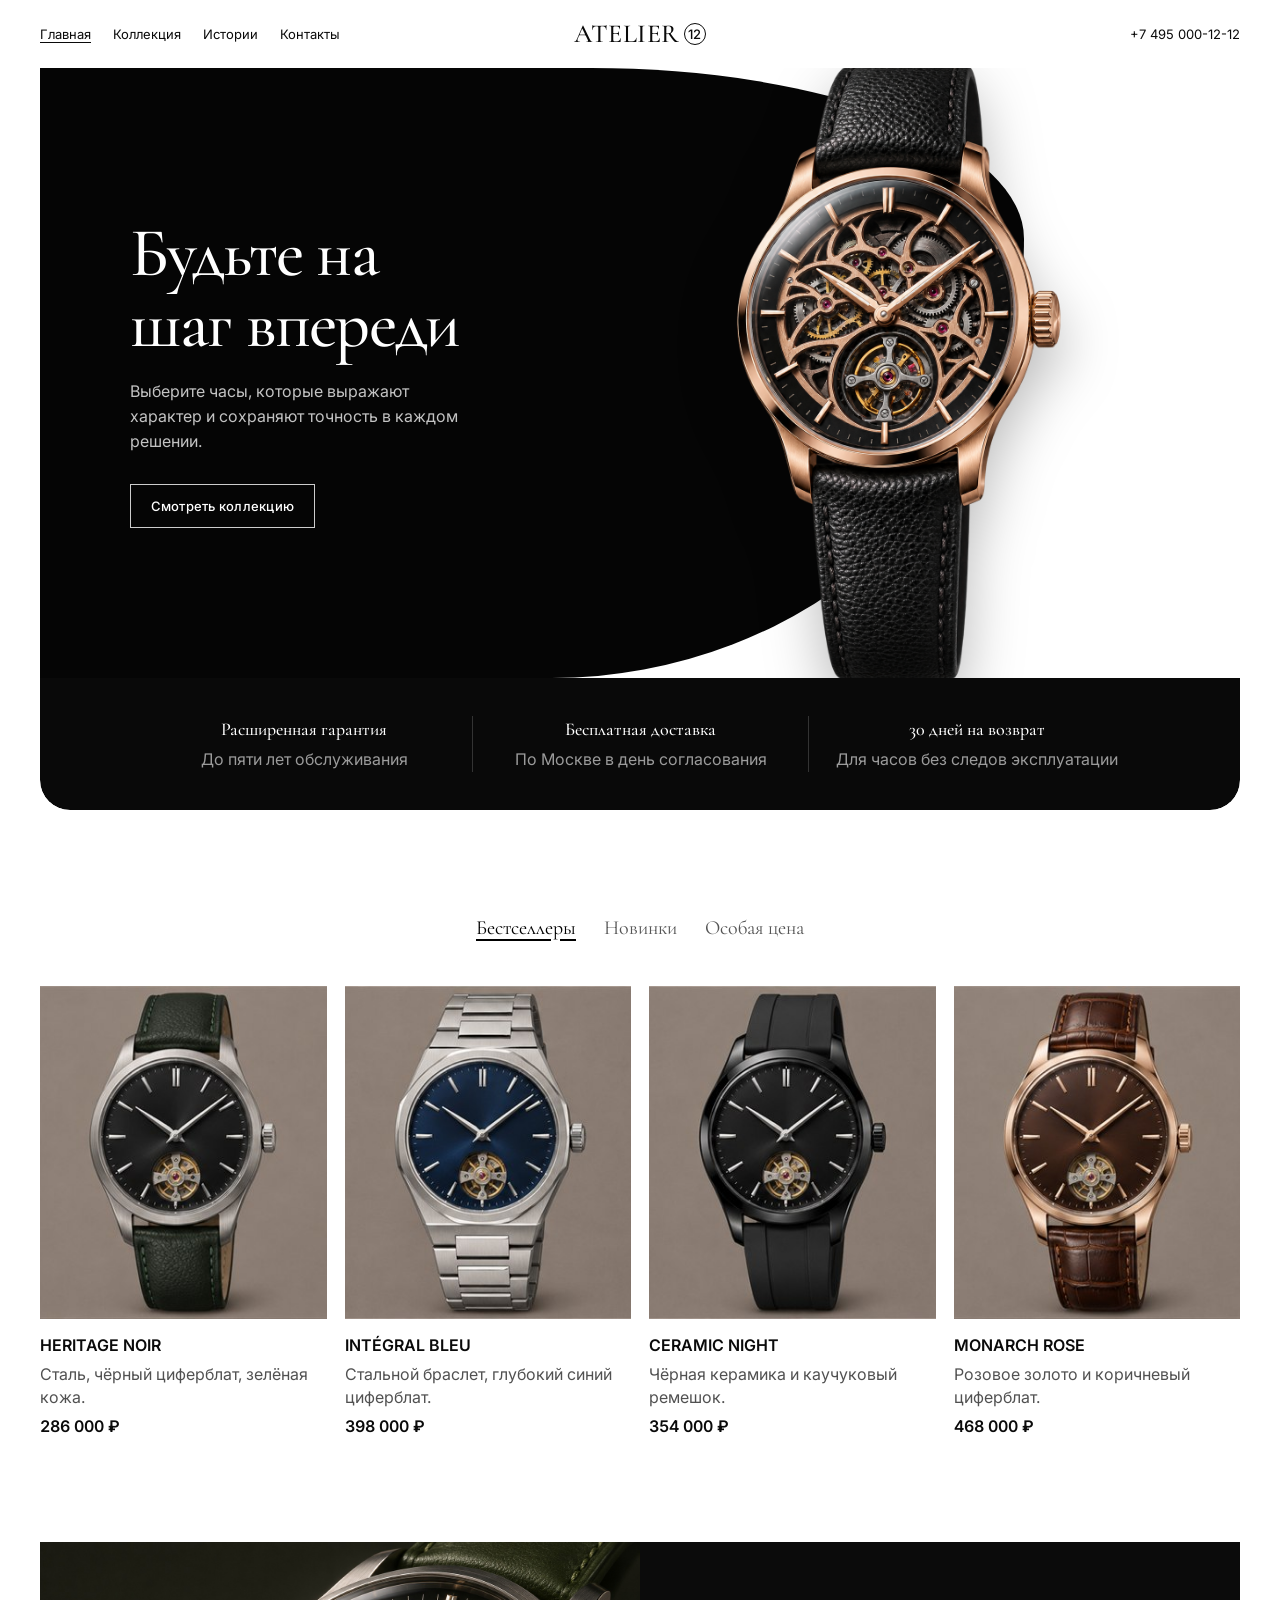
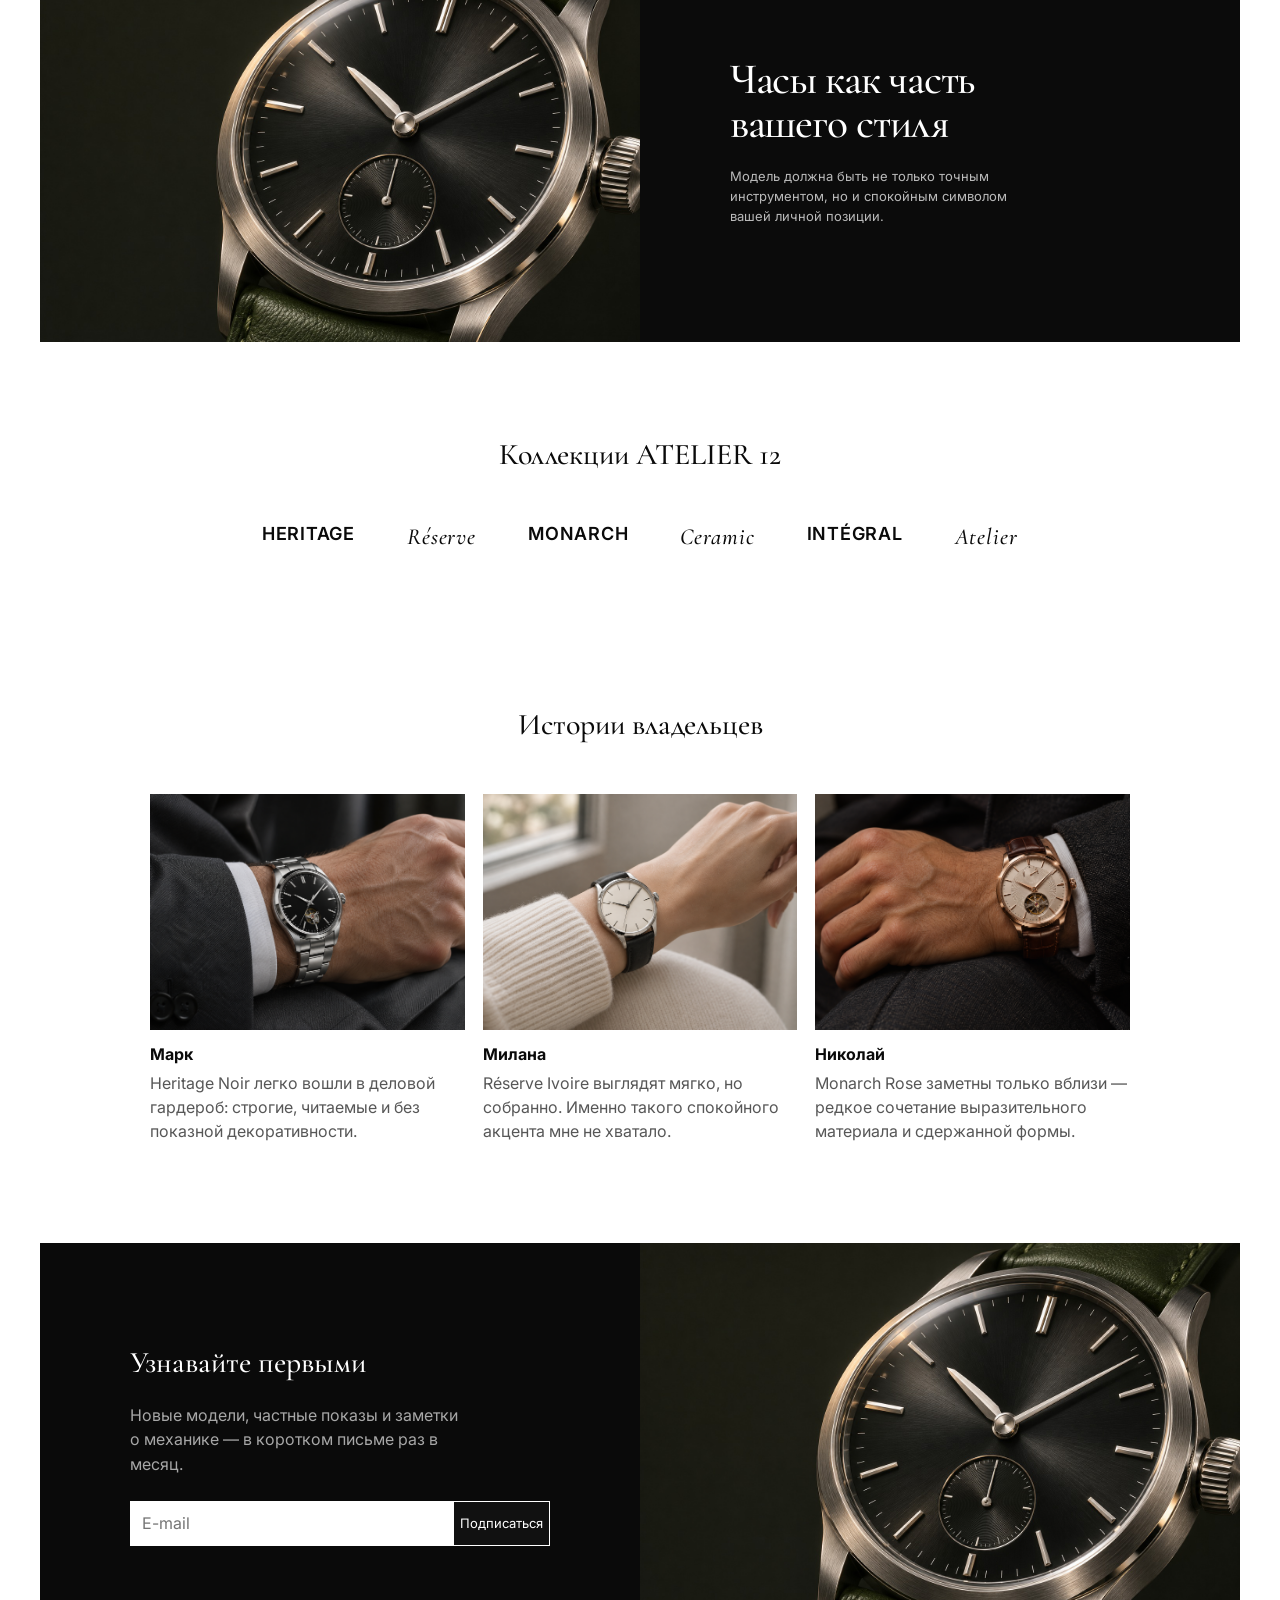
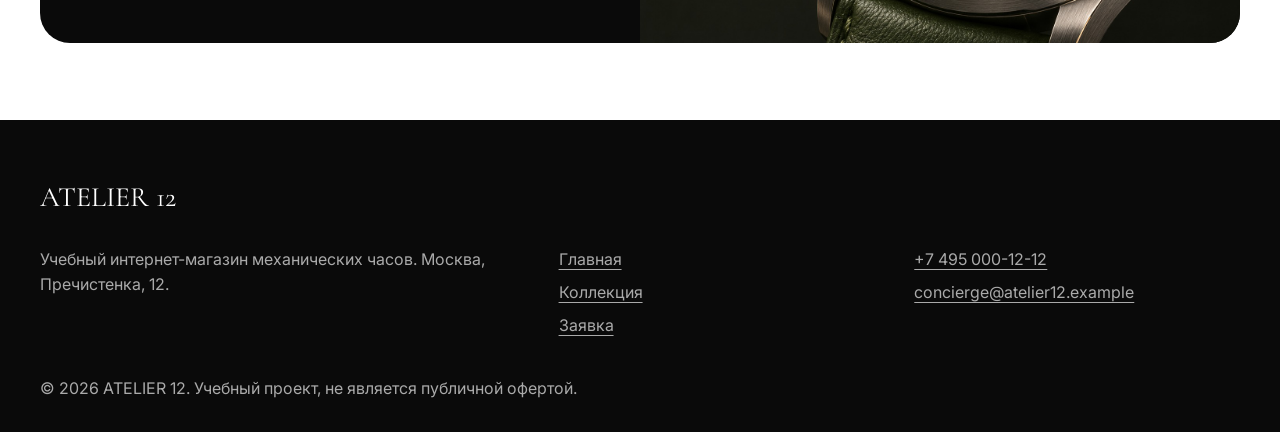
==== commit 726bc4f2: "feat: redesign hero with skeleton watch showcase" ====
--- a/index.html
+++ b/index.html
@@ -29,27 +29,15 @@
 
   <main id="main">
     <section class="hero" aria-labelledby="hero-title">
-      <div class="hero__media" aria-live="polite">
-        <picture>
-          <source data-hero-source media="(min-width:1200px)" srcset="images/hero-desktop.jpg">
-          <source data-hero-source media="(min-width:768px)" srcset="images/hero-tablet.jpg">
-          <img id="hero-product-image" src="images/hero-mobile.jpg" alt="Крупный план механических часов Heritage Noir с чёрным циферблатом" width="800" height="960" fetchpriority="high">
-        </picture>
+      <div class="hero__backdrop" aria-hidden="true"></div>
+      <div class="hero__media">
+        <img id="hero-product-image" src="images/hero-skeleton-cutout.png" alt="Скелетонизированные механические часы в корпусе из розового золота с чёрным ремешком" width="1024" height="1536" fetchpriority="high">
       </div>
       <div class="hero__content">
         <div class="hero__copy" data-reveal>
           <h1 class="hero__title" id="hero-title">Будьте на шаг впереди</h1>
           <p class="hero__lead">Выберите часы, которые выражают характер и сохраняют точность в каждом решении.</p>
           <a class="button button--light" href="catalog.html">Смотреть коллекцию</a>
-        </div>
-        <div class="hero__selection" data-reveal>
-          <div class="model-switcher" aria-label="Выберите модель для просмотра">
-            <button type="button" data-model="heritage" aria-pressed="true" aria-label="Показать Heritage Noir">H</button>
-            <button type="button" data-model="reserve" aria-pressed="false" aria-label="Показать Réserve Ivoire">R</button>
-            <button type="button" data-model="integral" aria-pressed="false" aria-label="Показать Intégral Bleu">I</button>
-          </div>
-          <p class="hero__model-name" id="hero-model-name">Heritage Noir</p>
-          <p class="hero__price" id="hero-model-price">286 000 ₽</p>
         </div>
       </div>
       <div class="hero-benefits" aria-label="Преимущества магазина">
--- a/css/style.css
+++ b/css/style.css
@@ -23,3 +23,20 @@
 .hero__lead,.hero-benefit span,.product-card__title,.product-card__description,.product-card__price,.testimonial-card h3,.testimonial-card p,.newsletter__content p,.newsletter__status,.site-footer__columns p,.site-footer__links,.site-footer__legal{font-size:16px}
 .brand__mark,.button,.model-switcher button,.newsletter__form button{font-size:13px}
 .site-nav__link,.header-contact,.breadcrumbs,.catalog-results,.filters-form legend,.order-form__label,.form-hint,.form-error{font-size:13px}
+.site-footer{width:100%;margin:clamp(48px,6vw,88px) 0 0;padding-block:56px 32px}
+.site-footer__inner{width:var(--page)}
+.back-to-top{width:52px;min-width:52px;height:52px;padding:0;font-size:0}
+.back-to-top::before,.back-to-top::after{position:absolute;left:50%;width:11px;height:11px;border-top:2px solid #fff;border-left:2px solid #fff;content:"";transform:translate(-50%,-50%) rotate(45deg)}
+.back-to-top::before{top:19px}
+.back-to-top::after{top:30px}
+.hero{min-height:710px;overflow:hidden;color:#fff;background:#fff;border-radius:0 0 30px 30px}
+.hero__backdrop{position:absolute;top:0;left:0;z-index:0;width:82%;height:610px;background:#050505;border-radius:0 44% 48% 0/0 28% 72% 0}
+.hero__media{position:absolute;inset:-34px 7% 100px auto;z-index:2;width:43%;height:auto;pointer-events:none}
+.hero__media::after{display:none}
+.hero__media img{position:absolute;inset:0;width:100%;height:100%;object-fit:contain;object-position:center;filter:drop-shadow(0 24px 28px rgba(0,0,0,.28))}
+.hero__content{z-index:3;display:flex;align-items:center;width:58%;min-height:610px;padding:68px 0 68px clamp(48px,7vw,104px)}
+.hero__copy{align-self:auto;max-width:580px;background:#050505}
+.hero__title{max-width:11ch;font-size:clamp(54px,5.4vw,78px);text-wrap:balance}
+.hero__lead{max-width:35ch;margin-block:20px 30px;color:rgba(255,255,255,.76)}
+.hero-benefits{min-height:100px;border-radius:0 0 30px 30px}
+@media(prefers-reduced-motion:no-preference){.hero__media img{animation:hero-product-float 7s cubic-bezier(.37,0,.63,1) infinite alternate}@keyframes hero-product-float{from{transform:translateY(-5px) rotate(-1deg)}to{transform:translateY(9px) rotate(1deg)}}}
--- a/css/responsive.css
+++ b/css/responsive.css
@@ -3,4 +3,6 @@
 @media(max-width:767px){:root{--page:min(100% - 20px,1200px);--section-space:72px}.site-header__inner,.home-header .site-header__inner{display:flex;flex-wrap:wrap;min-height:62px}.brand{font-size:23px}.nav-toggle{display:block}.site-nav{width:100%}.site-nav[hidden]{display:none}.site-nav__list{flex-direction:column;align-items:stretch;gap:0;padding-block:10px}.site-nav__link{padding:12px 0;font-size:14px}.hero{min-height:720px;border-radius:0 0 22px 22px}.hero__content{grid-template-columns:1fr;min-height:620px;padding:82px 22px 34px}.hero__copy{align-self:start}.hero__title{font-size:clamp(48px,15vw,70px)}.hero__lead{max-width:30ch}.hero__selection{align-self:end}.hero-benefits{grid-template-columns:1fr;padding:8px 22px 22px}.hero-benefit{padding:16px 0}.hero-benefit+.hero-benefit{border-top:1px solid #333;border-left:0}.collection .section-heading{font-size:30px}.collection-tabs{gap:18px}.products-grid,.catalog-products .products-grid{grid-template-columns:repeat(2,minmax(0,1fr));gap:14px}.product-card__description{min-height:0}.craft,.newsletter,.cta{grid-template-columns:1fr}.craft__image,.newsletter__media{min-height:300px}.craft__content,.newsletter__content,.cta__content{padding:42px 24px}.brand-row{gap:22px 30px}.testimonial-grid{grid-template-columns:1fr;gap:28px}.testimonial-card p{font-size:12px}.newsletter{border-radius:0 0 22px 22px}.newsletter__media{order:-1}.newsletter__form{flex-direction:column;gap:8px}.site-footer__inner{width:calc(100% - 44px)}.site-footer__columns{grid-template-columns:1fr}.catalog-layout,.product-detail,.contacts-grid,.order-form{grid-template-columns:1fr}.catalog-filters{position:static}.product-detail{gap:34px;padding-block:42px 78px}.product-detail__content h1{font-size:48px}.order-form__group--wide,.order-form__actions,.form-note,.form-status{grid-column:1}.back-to-top{right:12px;bottom:12px}}
 @media(max-width:430px){.products-grid,.catalog-products .products-grid{grid-template-columns:1fr}.page-intro h1,.section-heading{font-size:42px}}
 @media(min-width:768px){.nav-toggle{display:none}.site-nav,.site-nav[hidden]{display:block}.catalog-filters{position:sticky;top:24px}}
-@media(max-width:767px){.home-header .brand{order:1}.home-header .header-contact{order:2}.home-header .nav-toggle{order:3}.home-header .site-nav{order:4}.hero-benefit+.hero-benefit{border-top:0}}
+@media(max-width:767px){.home-header .brand{order:1}.home-header .header-contact{order:2}.home-header .nav-toggle{order:3}.home-header .site-nav{order:4}.hero-benefit+.hero-benefit{border-top:0}.site-footer__inner{width:min(100% - 44px,1200px)}}
+@media(max-width:1023px) and (min-width:768px){.hero__backdrop{width:88%}.hero__content{width:62%;padding-left:44px}.hero__media{right:2%;width:48%}}
+@media(max-width:767px){.hero{min-height:894px;border-radius:0 0 22px 22px}.hero__backdrop{width:100%;height:670px;border-radius:0 0 48% 0/0 0 12% 0}.hero__content{display:flex;width:100%;min-height:670px;padding:72px 22px 330px}.hero__copy{align-self:flex-start;max-width:100%}.hero__title{max-width:11ch;font-size:clamp(50px,14vw,62px)}.hero__lead{max-width:29ch}.hero__media{inset:255px -24px 224px auto;width:78%;height:auto}.hero__media img{object-position:center bottom}.hero-benefits{border-radius:0 0 22px 22px}}
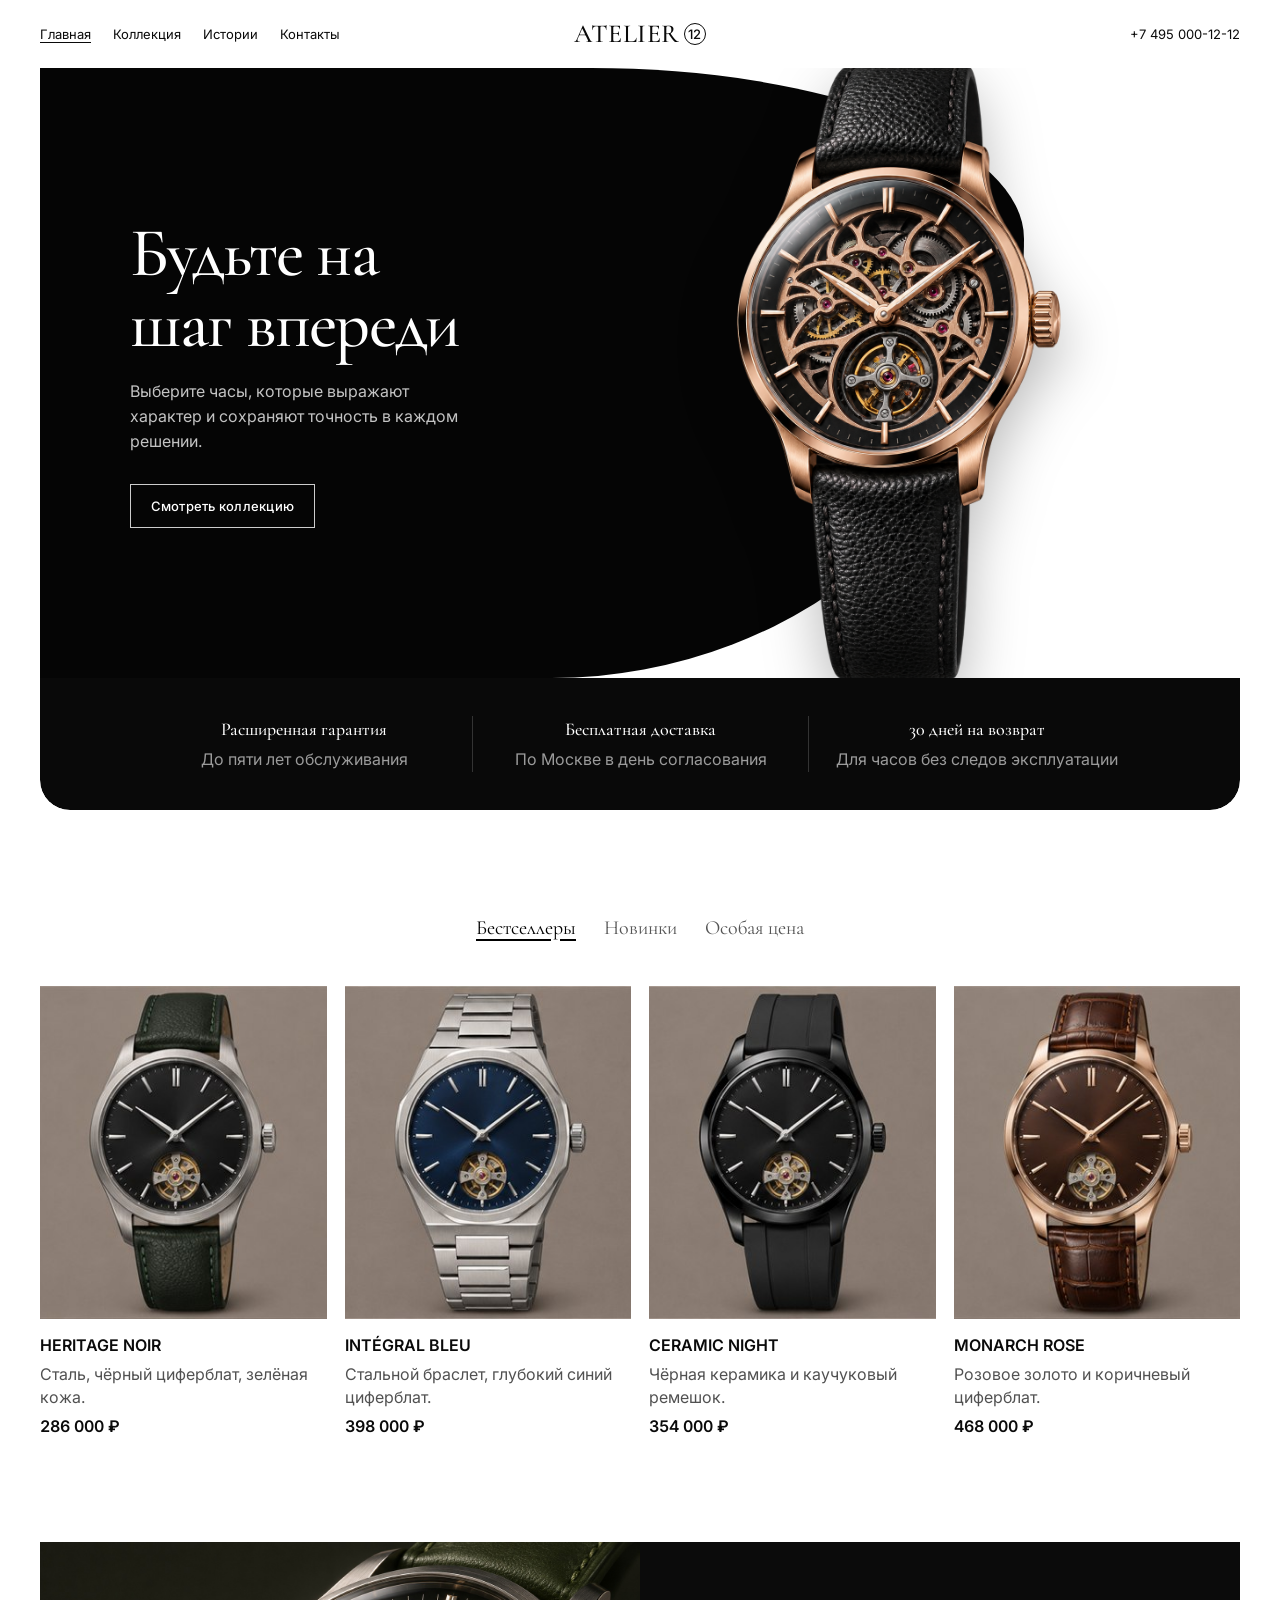
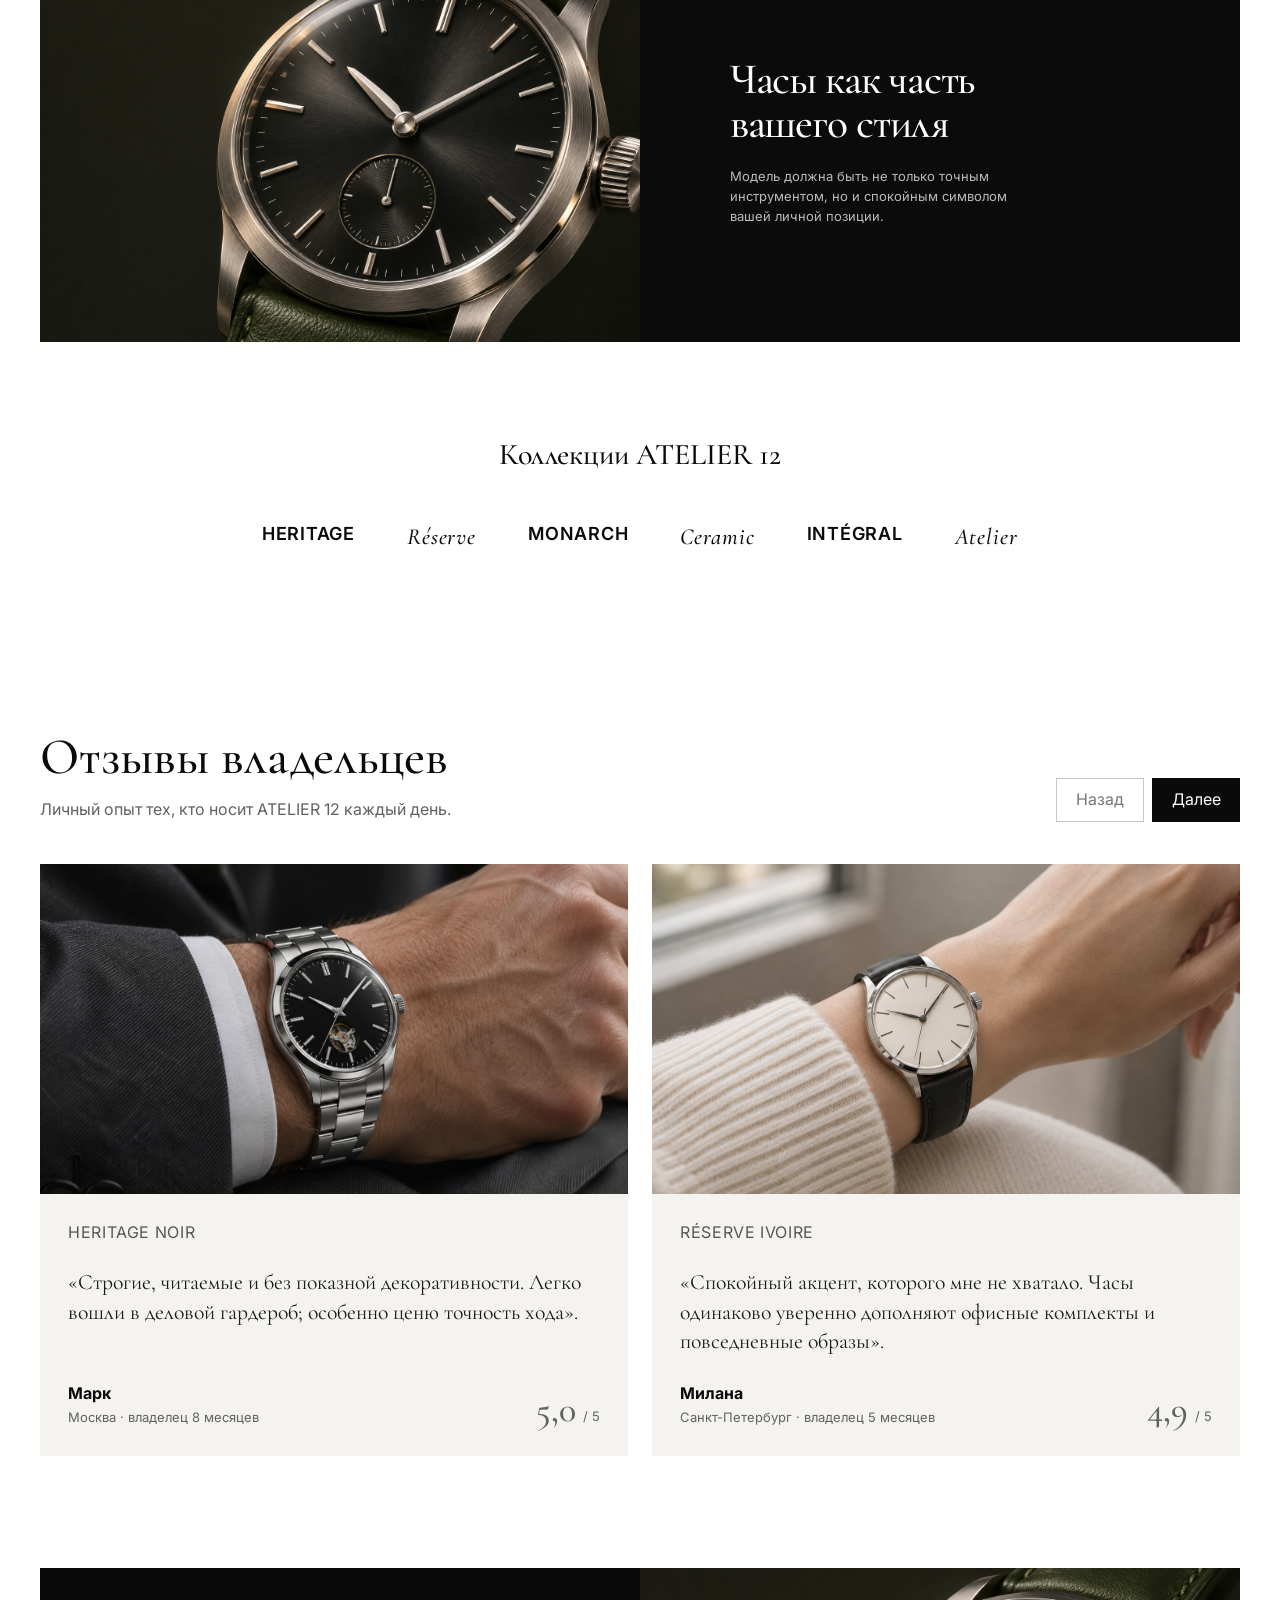
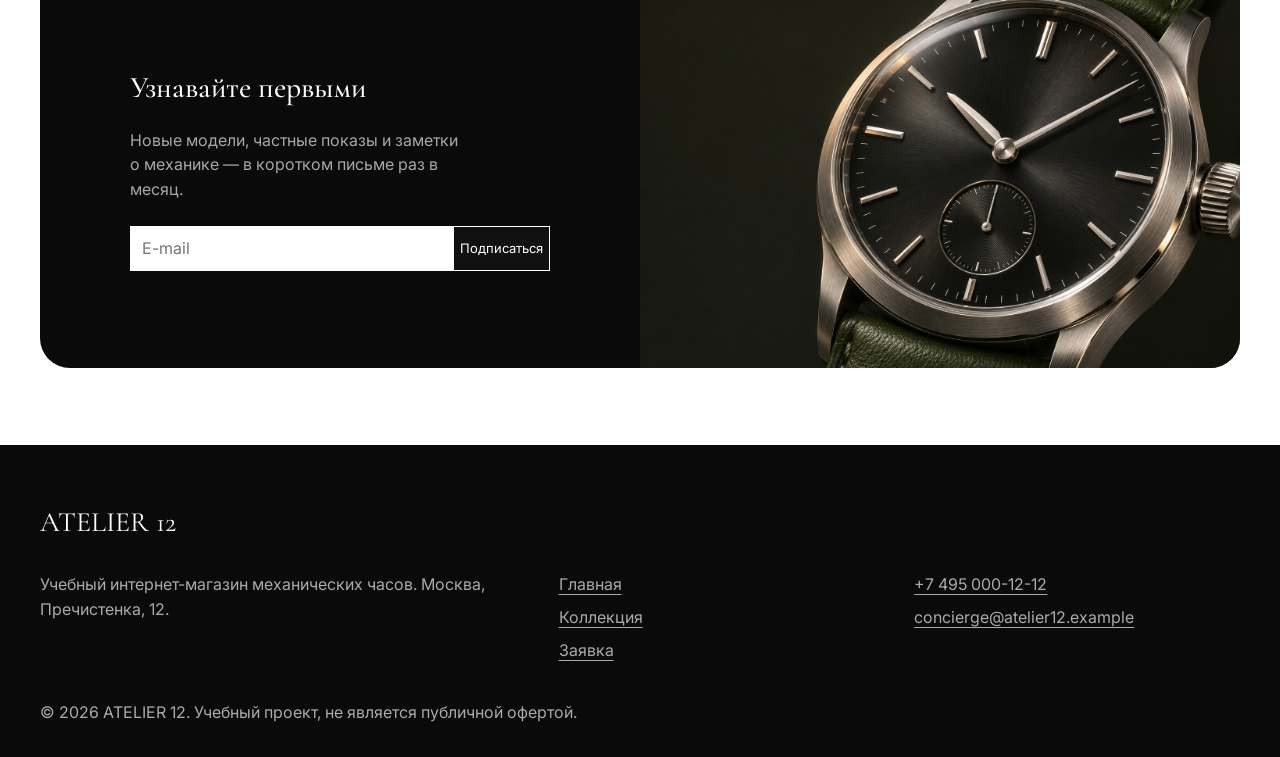
==== commit d3638bb3: "feat: turn owner stories into review carousel" ====
--- a/index.html
+++ b/index.html
@@ -87,12 +87,28 @@
     </section>
 
     <section class="testimonials" id="stories" aria-labelledby="stories-title">
-      <h2 id="stories-title">Истории владельцев</h2>
-      <div class="testimonial-grid">
-        <article class="testimonial-card" data-reveal><img src="images/testimonial-suit.png" alt="Стальные часы на запястье с тёмным деловым костюмом" width="1536" height="1024" loading="lazy"><h3>Марк</h3><p>Heritage Noir легко вошли в деловой гардероб: строгие, читаемые и без показной декоративности.</p></article>
-        <article class="testimonial-card" data-reveal><img src="images/testimonial-knit.png" alt="Минималистичные серебряные часы на запястье в светлом трикотаже" width="1536" height="1024" loading="lazy"><h3>Милана</h3><p>Réserve Ivoire выглядят мягко, но собранно. Именно такого спокойного акцента мне не хватало.</p></article>
-        <article class="testimonial-card" data-reveal><img src="images/testimonial-rose.png" alt="Часы цвета розового золота на запястье на фоне тёмной ткани" width="1536" height="1024" loading="lazy"><h3>Николай</h3><p>Monarch Rose заметны только вблизи — редкое сочетание выразительного материала и сдержанной формы.</p></article>
+      <div class="testimonials__header">
+        <div><h2 id="stories-title">Отзывы владельцев</h2><p class="testimonials__intro">Личный опыт тех, кто носит ATELIER 12 каждый день.</p></div>
+        <div class="testimonials__controls" aria-label="Управление отзывами">
+          <button type="button" data-review-prev disabled>Назад</button>
+          <button type="button" data-review-next>Далее</button>
+        </div>
       </div>
+      <div class="testimonial-grid" data-review-track tabindex="0" aria-label="Отзывы покупателей">
+        <article class="testimonial-card" data-reveal>
+          <img src="images/testimonial-suit.png" alt="Стальные часы на запястье с тёмным деловым костюмом" width="1536" height="1024" loading="lazy">
+          <div class="testimonial-card__body"><p class="testimonial-card__model">Heritage Noir</p><blockquote><p>«Строгие, читаемые и без показной декоративности. Легко вошли в деловой гардероб; особенно ценю точность хода».</p></blockquote><footer><div><h3>Марк</h3><p>Москва · владелец 8 месяцев</p></div><p class="review-rating" aria-label="Оценка 5 из 5"><strong>5,0</strong><span>/ 5</span></p></footer></div>
+        </article>
+        <article class="testimonial-card" data-reveal>
+          <img src="images/testimonial-knit.png" alt="Минималистичные серебряные часы на запястье в светлом трикотаже" width="1536" height="1024" loading="lazy">
+          <div class="testimonial-card__body"><p class="testimonial-card__model">Réserve Ivoire</p><blockquote><p>«Спокойный акцент, которого мне не хватало. Часы одинаково уверенно дополняют офисные комплекты и повседневные образы».</p></blockquote><footer><div><h3>Милана</h3><p>Санкт-Петербург · владелец 5 месяцев</p></div><p class="review-rating" aria-label="Оценка 4,9 из 5"><strong>4,9</strong><span>/ 5</span></p></footer></div>
+        </article>
+        <article class="testimonial-card" data-reveal>
+          <img src="images/testimonial-rose.png" alt="Часы цвета розового золота на запястье на фоне тёмной ткани" width="1536" height="1024" loading="lazy">
+          <div class="testimonial-card__body"><p class="testimonial-card__model">Monarch Rose</p><blockquote><p>«Выразительный материал без избыточности. При вечернем освещении часы раскрываются особенно красиво, сохраняя сдержанный характер».</p></blockquote><footer><div><h3>Николай</h3><p>Казань · владелец 11 месяцев</p></div><p class="review-rating" aria-label="Оценка 4,8 из 5"><strong>4,8</strong><span>/ 5</span></p></footer></div>
+        </article>
+      </div>
+      <p class="review-status" data-review-status aria-live="polite">Показаны отзывы 1–2 из 3</p>
     </section>
 
     <section class="newsletter" aria-labelledby="newsletter-title">
--- a/css/style.css
+++ b/css/style.css
@@ -40,3 +40,25 @@
 .hero__lead{max-width:35ch;margin-block:20px 30px;color:rgba(255,255,255,.76)}
 .hero-benefits{min-height:100px;border-radius:0 0 30px 30px}
 @media(prefers-reduced-motion:no-preference){.hero__media img{animation:hero-product-float 7s cubic-bezier(.37,0,.63,1) infinite alternate}@keyframes hero-product-float{from{transform:translateY(-5px) rotate(-1deg)}to{transform:translateY(9px) rotate(1deg)}}}
+.testimonials{width:var(--page);padding-block:88px 112px}
+.testimonials__header{display:flex;align-items:end;justify-content:space-between;gap:32px}
+.testimonials h2{text-align:left;font-size:clamp(38px,4vw,58px);line-height:1}
+.testimonials__intro{max-width:42ch;margin:14px 0 0;color:var(--muted);font-size:16px}
+.testimonials__controls{display:flex;gap:8px;flex:none}
+.testimonials__controls button{min-width:88px;min-height:44px;padding:8px 14px;color:#fff;background:#0a0a0a;border:1px solid #0a0a0a;cursor:pointer}
+.testimonials__controls button:disabled{color:#777;background:#fff;border-color:#c9c9c6;cursor:not-allowed}
+.testimonial-grid{display:grid;grid-template-columns:none;grid-auto-flow:column;grid-auto-columns:calc((100% - 24px)/2);gap:24px;margin-top:42px;overflow-x:auto;overscroll-behavior-inline:contain;scroll-behavior:smooth;scroll-padding-inline:1px;scroll-snap-type:inline mandatory;scrollbar-width:none}
+.testimonial-grid::-webkit-scrollbar{display:none}
+.testimonial-card{display:grid;grid-template-rows:auto 1fr;min-width:0;overflow:hidden;background:#f4f3f0;scroll-snap-align:start;scroll-snap-stop:always}
+.testimonial-card img{width:100%;aspect-ratio:16/9;object-fit:cover}
+.testimonial-card__body{display:grid;grid-template-rows:auto 1fr auto;gap:24px;padding:26px 28px 28px}
+.testimonial-card__model{margin:0;color:#555;font-size:13px;text-transform:uppercase;letter-spacing:.04em}
+.review-rating{display:flex;align-items:baseline;gap:7px;margin:0;color:#0a0a0a;text-transform:none;letter-spacing:0}
+.review-rating strong{font-family:var(--font-display);font-size:36px;font-weight:500;line-height:1}
+.review-rating span{font-size:13px}
+.testimonial-card blockquote{margin:0}
+.testimonial-card blockquote p{margin:0;color:#1a1a1a;font-family:var(--font-display);font-size:clamp(20px,1.7vw,25px);line-height:1.35}
+.testimonial-card footer{display:flex;align-items:end;justify-content:space-between;gap:20px;align-self:end}
+.testimonial-card h3{margin:0 0 3px;font-size:16px}
+.testimonial-card footer p{margin:0;color:#626262;font-size:13px}
+.review-status{position:absolute;width:1px;height:1px;margin:-1px;padding:0;overflow:hidden;white-space:nowrap;clip-path:inset(50%);border:0}
--- a/css/responsive.css
+++ b/css/responsive.css
@@ -6,3 +6,5 @@
 @media(max-width:767px){.home-header .brand{order:1}.home-header .header-contact{order:2}.home-header .nav-toggle{order:3}.home-header .site-nav{order:4}.hero-benefit+.hero-benefit{border-top:0}.site-footer__inner{width:min(100% - 44px,1200px)}}
 @media(max-width:1023px) and (min-width:768px){.hero__backdrop{width:88%}.hero__content{width:62%;padding-left:44px}.hero__media{right:2%;width:48%}}
 @media(max-width:767px){.hero{min-height:894px;border-radius:0 0 22px 22px}.hero__backdrop{width:100%;height:670px;border-radius:0 0 48% 0/0 0 12% 0}.hero__content{display:flex;width:100%;min-height:670px;padding:72px 22px 330px}.hero__copy{align-self:flex-start;max-width:100%}.hero__title{max-width:11ch;font-size:clamp(50px,14vw,62px)}.hero__lead{max-width:29ch}.hero__media{inset:255px -24px 224px auto;width:78%;height:auto}.hero__media img{object-position:center bottom}.hero-benefits{border-radius:0 0 22px 22px}}
+@media(max-width:1023px){.testimonial-grid{grid-auto-columns:72%}}
+@media(max-width:767px){.testimonials{padding-block:72px 86px}.testimonials__header{align-items:start}.testimonials__intro{max-width:28ch}.testimonials__controls{display:grid}.testimonials__controls button{min-width:78px}.testimonial-grid{grid-auto-columns:88%;gap:14px;margin-top:30px}.testimonial-card__body{padding:22px}.testimonial-card blockquote p{font-size:20px}}
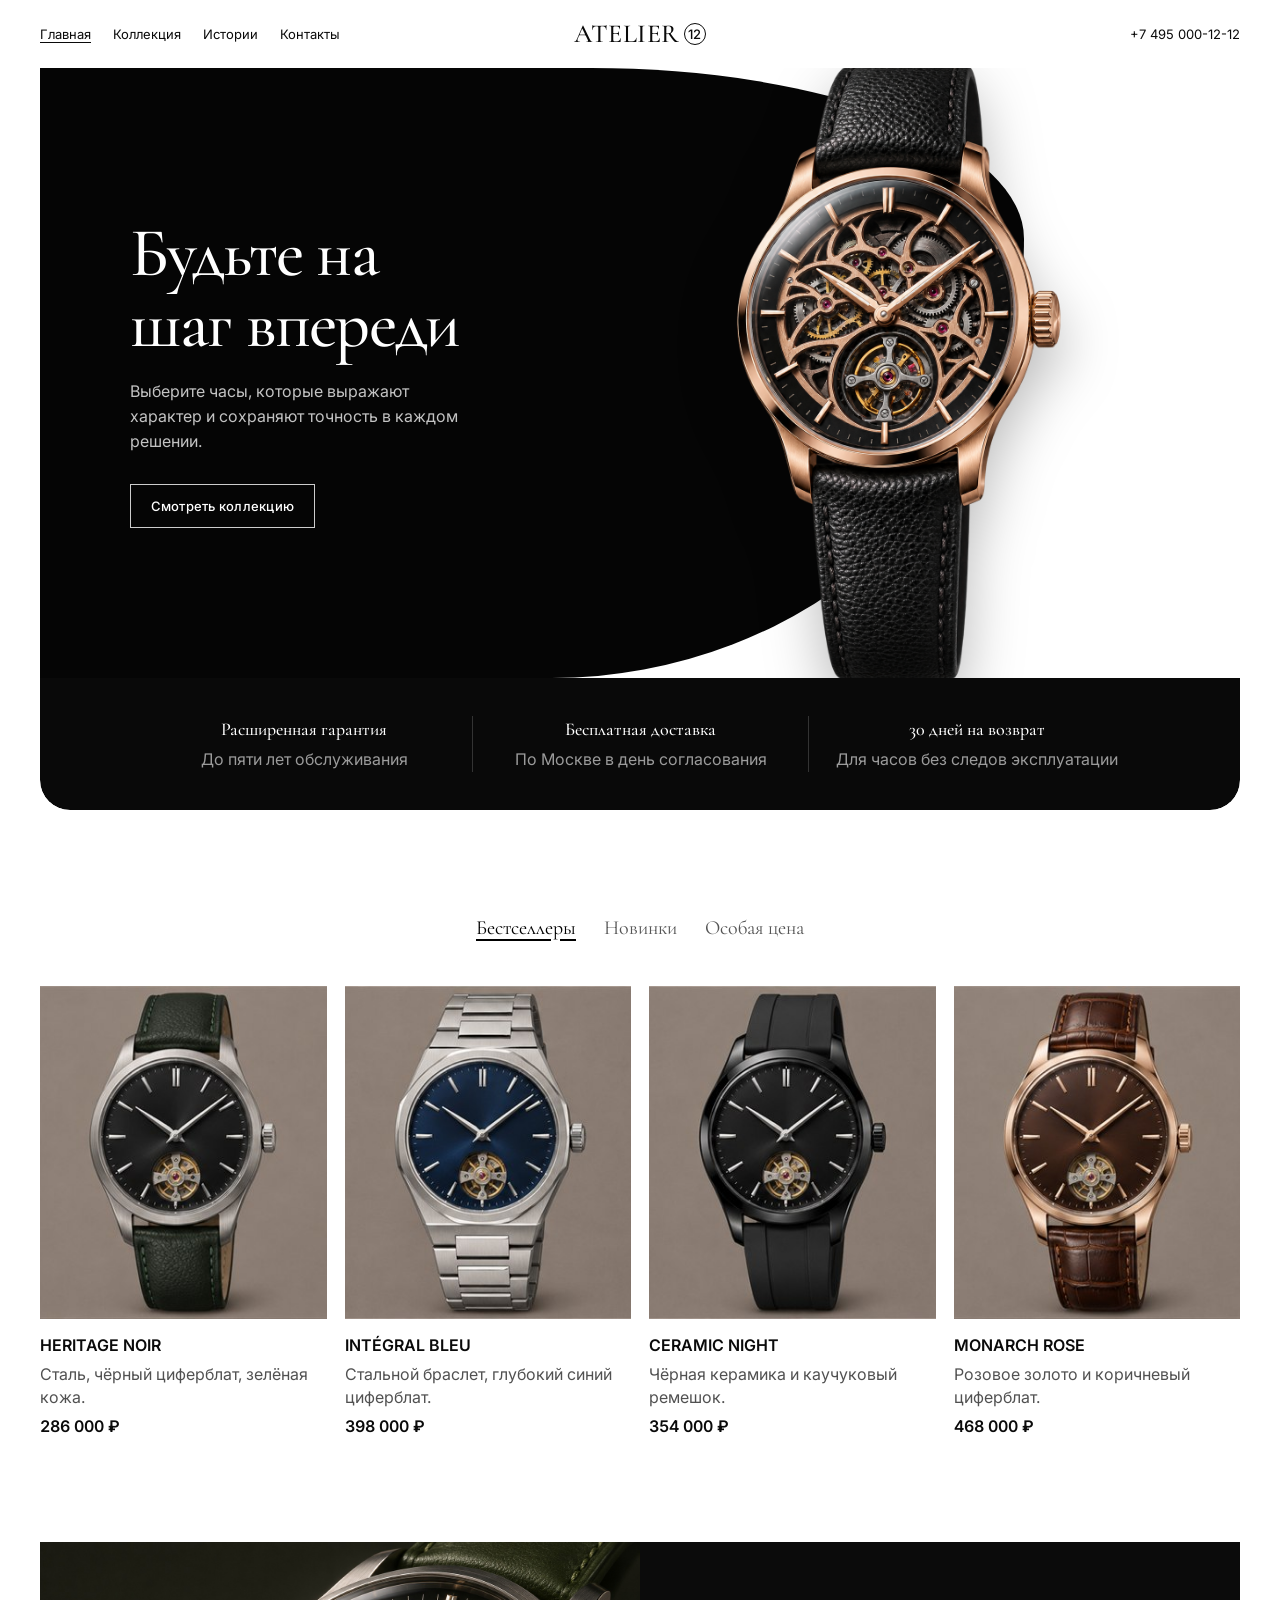
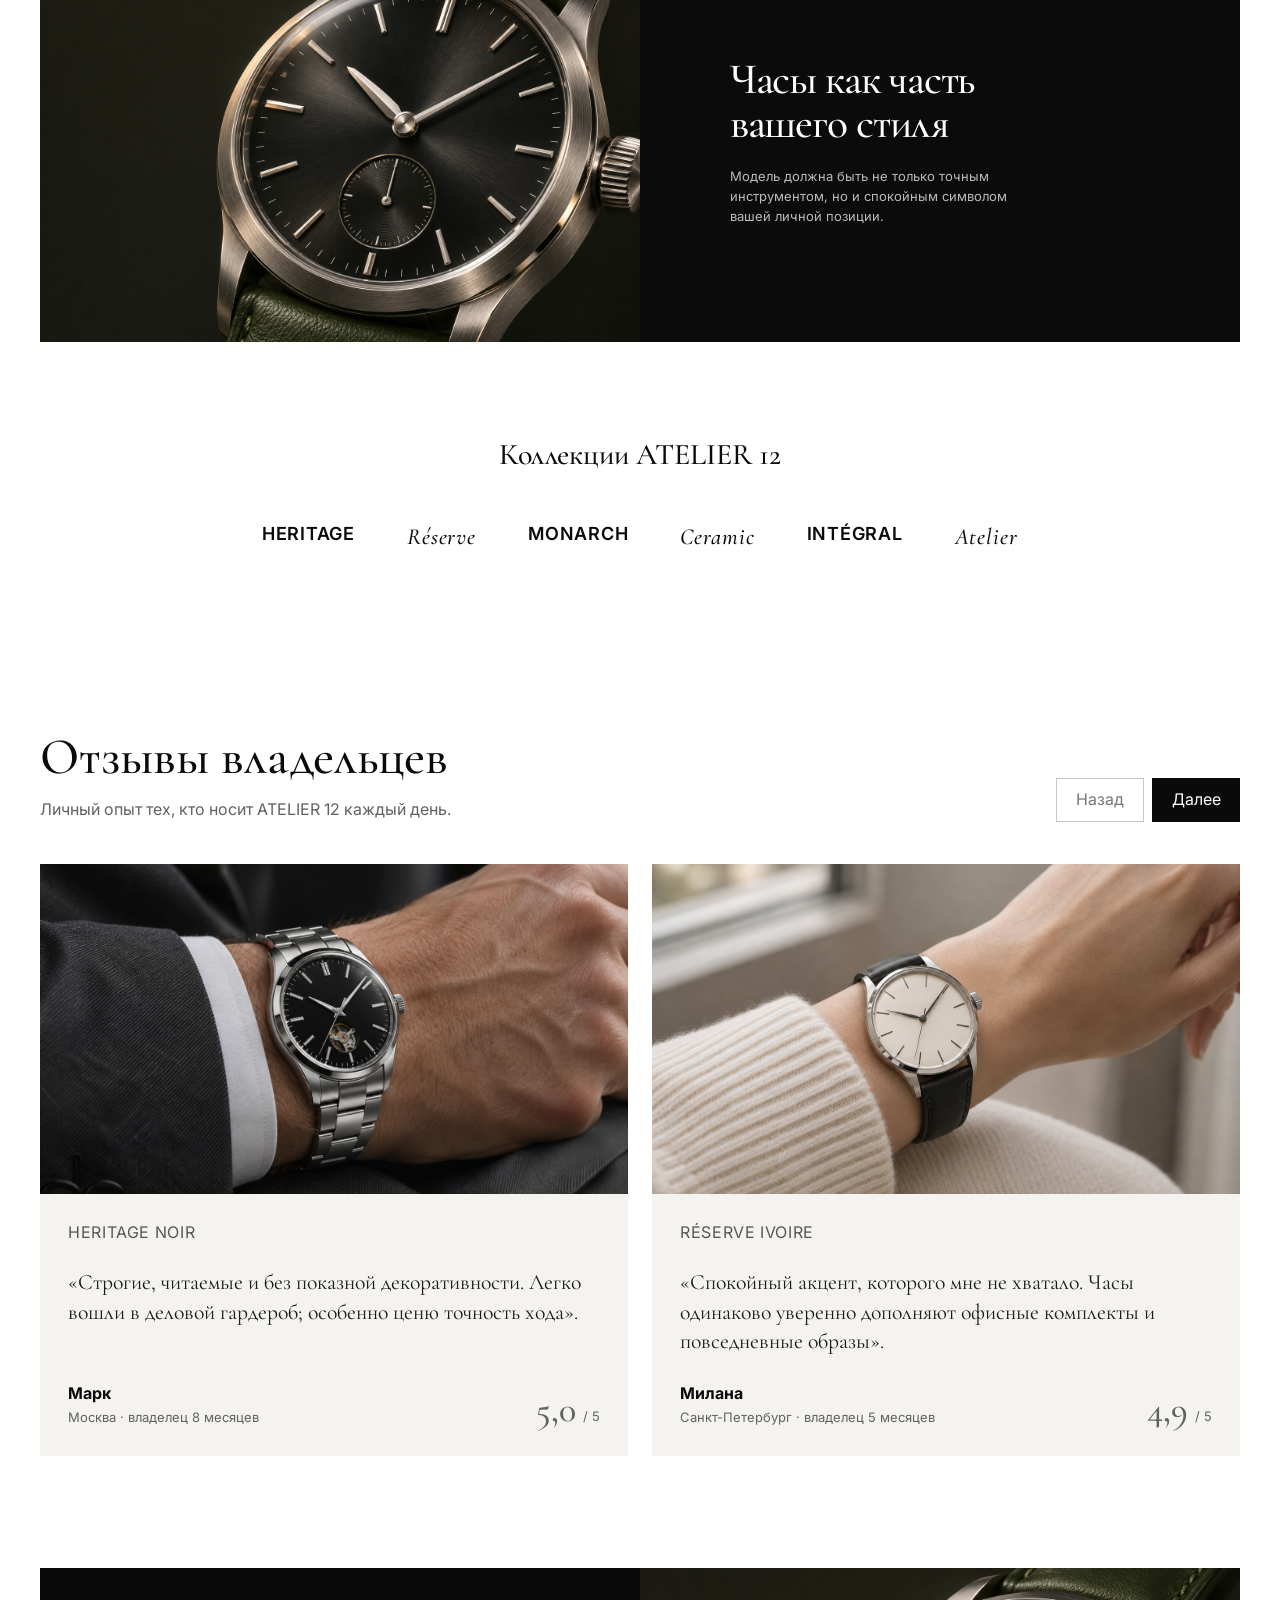
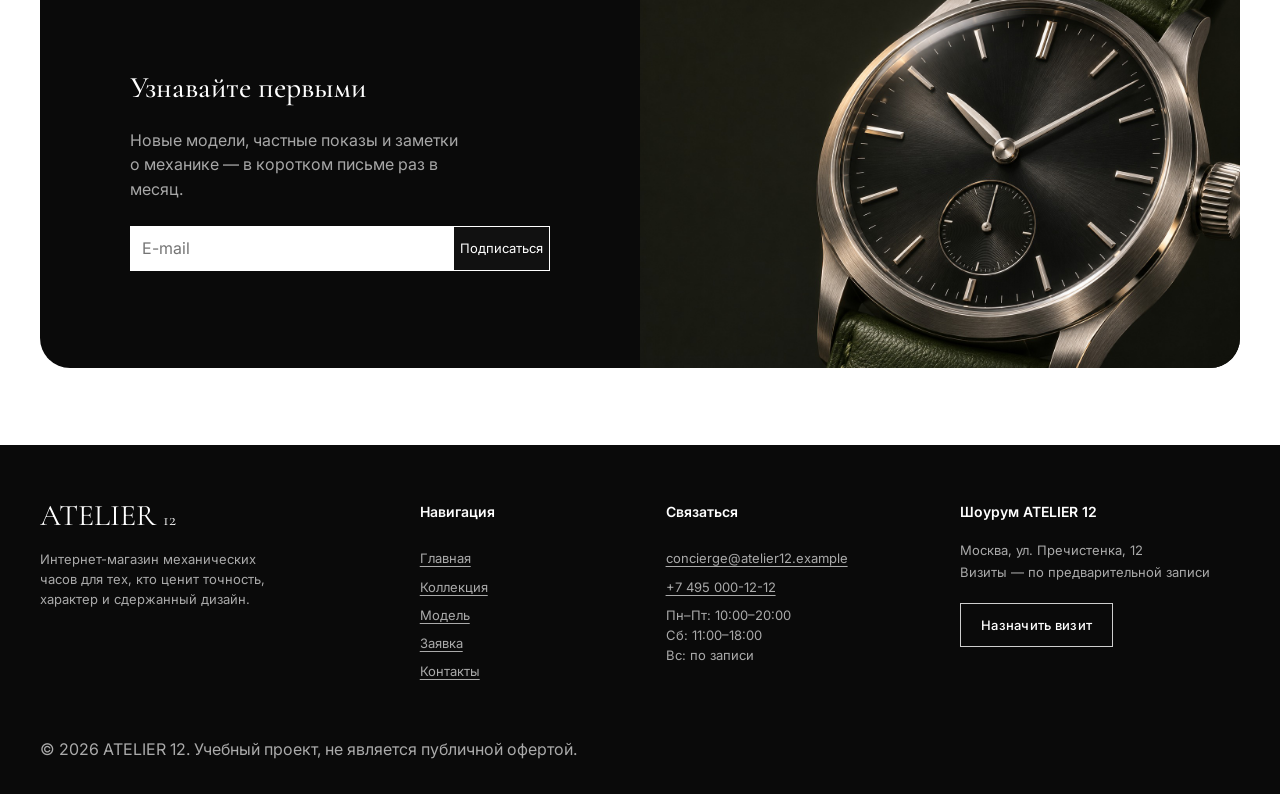
==== commit 7af50d25: "feat: expand site footer content" ====
--- a/index.html
+++ b/index.html
@@ -117,7 +117,36 @@
     </section>
   </main>
 
-  <footer class="site-footer"><div class="site-footer__inner"><p class="site-footer__wordmark">ATELIER 12</p><div class="site-footer__columns"><p>Учебный интернет-магазин механических часов. Москва, Пречистенка, 12.</p><nav class="site-footer__links" aria-label="Навигация в подвале"><a href="index.html">Главная</a><a href="catalog.html">Коллекция</a><a href="order.html">Заявка</a></nav><div class="site-footer__links"><a href="tel:+74950001212">+7 495 000-12-12</a><a href="mailto:concierge@atelier12.example">concierge@atelier12.example</a></div></div><p class="site-footer__legal">© 2026 ATELIER 12. Учебный проект, не является публичной офертой.</p></div></footer>
+  <footer class="site-footer">
+    <div class="site-footer__inner">
+      <div class="site-footer__grid">
+        <div class="site-footer__brand">
+          <p class="site-footer__wordmark">ATELIER <span>12</span></p>
+          <p>Интернет-магазин механических часов для тех, кто ценит точность, характер и сдержанный дизайн.</p>
+        </div>
+        <nav class="site-footer__section site-footer__links" aria-label="Навигация в подвале">
+          <h2>Навигация</h2>
+          <a href="index.html">Главная</a>
+          <a href="catalog.html">Коллекция</a>
+          <a href="product.html">Модель</a>
+          <a href="order.html">Заявка</a>
+          <a href="contacts.html">Контакты</a>
+        </nav>
+        <div class="site-footer__section site-footer__links">
+          <h2>Связаться</h2>
+          <a href="mailto:concierge@atelier12.example">concierge@atelier12.example</a>
+          <a href="tel:+74950001212">+7 495 000-12-12</a>
+          <p>Пн–Пт: 10:00–20:00<br>Сб: 11:00–18:00<br>Вс: по записи</p>
+        </div>
+        <div class="site-footer__section site-footer__location">
+          <h2>Шоурум ATELIER 12</h2>
+          <address>Москва, ул. Пречистенка, 12<br>Визиты — по предварительной записи</address>
+          <a class="button button--light site-footer__cta" href="order.html">Назначить визит</a>
+        </div>
+      </div>
+      <p class="site-footer__legal">© 2026 ATELIER 12. Учебный проект, не является публичной офертой.</p>
+    </div>
+  </footer>
   <a class="back-to-top" href="#page-top">Вверх</a>
 </body>
 </html>
--- a/css/style.css
+++ b/css/style.css
@@ -10,11 +10,11 @@
 .collection{padding-block:var(--section-space);background:var(--paper)}.collection__header{display:grid;justify-items:center;margin-bottom:28px;text-align:center}.collection__header p{display:none}.collection .section-heading{font-size:34px}.collection-tabs{display:flex;justify-content:center;gap:28px;margin:0 0 42px;padding:0}.collection-tabs button{min-height:32px;padding:0;color:#555;font-family:var(--font-display);font-size:20px;background:transparent;border:0;cursor:pointer}.collection-tabs button[aria-selected="true"]{color:#000;text-decoration:underline;text-underline-offset:5px}.products-grid{display:grid;grid-template-columns:repeat(4,minmax(0,1fr));gap:18px}.product-card{display:grid;min-width:0;padding:0;background:transparent}.product-card__media{overflow:hidden;background:var(--soft)}.product-card__image{width:100%;aspect-ratio:.86;object-fit:cover;transition:transform 600ms var(--ease)}.product-card__body{display:grid;gap:5px;align-content:start;padding-top:14px}.product-card__title{margin:0;font-size:12px;font-weight:600;text-transform:uppercase}.product-card__description{min-height:38px;margin:0;color:#515151;font-size:11px;line-height:1.45}.product-card__price{margin:0;font-size:11px;font-weight:600;font-variant-numeric:tabular-nums}.product-card__actions{display:flex;flex-wrap:wrap;gap:8px;margin-top:10px}.home-collection .product-card__actions{display:none}
 .craft{display:grid;grid-template-columns:1fr 1fr;width:var(--page);min-height:340px;margin:0 auto;color:#fff;background:#0b0b0b}.craft__image{min-height:340px;overflow:hidden}.craft__image img{width:100%;height:100%;object-fit:cover}.craft__content{display:grid;align-content:center;padding:50px clamp(40px,7vw,110px)}.craft .section-heading{max-width:12ch;font-size:clamp(32px,3.4vw,52px)}.craft__content>p{max-width:38ch;margin:20px 0 0;color:#bababa;font-size:13px}.craft__list{display:none}
 .brands{padding-block:90px 72px;text-align:center}.brands h2,.testimonials h2,.newsletter h2{margin:0;font-family:var(--font-display);font-size:30px;font-weight:500}.brand-row{display:flex;flex-wrap:wrap;justify-content:center;gap:30px 52px;margin-top:42px;padding:0;list-style:none}.brand-row li{font-size:18px;font-weight:600;letter-spacing:.04em}.brand-row li:nth-child(even){font-family:var(--font-display);font-size:23px;font-style:italic;font-weight:500}.testimonials{width:min(100% - 32px,980px);margin-inline:auto;padding-block:58px 100px}.testimonials h2{text-align:center}.testimonial-grid{display:grid;grid-template-columns:repeat(3,1fr);gap:18px;margin-top:46px}.testimonial-card img{width:100%;aspect-ratio:4/3;object-fit:cover}.testimonial-card h3{margin:12px 0 4px;font-size:12px}.testimonial-card p{margin:0;color:#575757;font-size:10px;line-height:1.5}
-.newsletter{display:grid;grid-template-columns:1fr 1fr;width:var(--page);min-height:400px;margin:0 auto;overflow:hidden;color:#fff;background:#0a0a0a;border-radius:0 0 30px 30px}.newsletter__content{display:grid;align-content:center;padding:60px clamp(32px,7vw,100px)}.newsletter__content p{max-width:34ch;margin:16px 0 24px;color:#a7a7a7;font-size:12px}.newsletter__form{display:flex;width:min(100%,420px)}.newsletter__form input{min-width:0;flex:1;min-height:42px;padding:10px 12px;border:0}.newsletter__form button{min-height:42px;color:#fff;background:#111;border:1px solid #fff;cursor:pointer}.newsletter__status{margin-top:12px;color:#fff;font-size:12px}.newsletter__media img{width:100%;height:100%;object-fit:cover}.site-footer{width:var(--page);margin:0 auto;padding:48px 0 28px;color:#fff;background:#0a0a0a}.site-footer__inner{width:calc(100% - 80px);margin-inline:auto}.site-footer__wordmark{margin:0 0 28px;font-family:var(--font-display);font-size:28px}.site-footer__columns{display:grid;grid-template-columns:1.5fr 1fr 1fr;gap:30px}.site-footer__columns p,.site-footer__links{margin:0;color:#aaa;font-size:11px}.site-footer__links{display:grid;gap:8px;align-content:start;justify-items:start}.site-footer__legal{margin:38px 0 0;color:#777;font-size:10px}
+.newsletter{display:grid;grid-template-columns:1fr 1fr;width:var(--page);min-height:400px;margin:0 auto;overflow:hidden;color:#fff;background:#0a0a0a;border-radius:0 0 30px 30px}.newsletter__content{display:grid;align-content:center;padding:60px clamp(32px,7vw,100px)}.newsletter__content p{max-width:34ch;margin:16px 0 24px;color:#a7a7a7;font-size:12px}.newsletter__form{display:flex;width:min(100%,420px)}.newsletter__form input{min-width:0;flex:1;min-height:42px;padding:10px 12px;border:0}.newsletter__form button{min-height:42px;color:#fff;background:#111;border:1px solid #fff;cursor:pointer}.newsletter__status{margin-top:12px;color:#fff;font-size:12px}.newsletter__media img{width:100%;height:100%;object-fit:cover}.site-footer{width:100%;margin:80px 0 0;padding:64px 0 30px;color:#fff;background:#0a0a0a}.site-footer__inner{width:var(--page);margin-inline:auto}.site-footer__grid{display:grid;grid-template-columns:1.35fr .8fr 1fr 1.15fr;gap:clamp(28px,4vw,68px)}.site-footer__wordmark{margin:0 0 18px;font-family:var(--font-display);font-size:30px;line-height:1}.site-footer__wordmark span{font-size:.58em}.site-footer__brand>p:last-child{max-width:32ch;margin:0;color:#aaa;font-size:13px}.site-footer__section h2{margin:0 0 18px;font-size:14px;font-weight:600}.site-footer__links{display:grid;gap:8px;align-content:start;justify-items:start}.site-footer__links a,.site-footer__links p,.site-footer__location address{margin:0;color:#aaa;font-size:13px}.site-footer__links a:hover{color:#fff}.site-footer__location address{font-style:normal;line-height:1.65}.site-footer__cta{margin-top:20px}.site-footer__legal{margin:56px 0 0;color:#777;font-size:11px}
 .catalog-layout{display:grid;grid-template-columns:240px minmax(0,1fr);gap:36px;padding-bottom:var(--section-space)}.catalog-filters{align-self:start;padding:24px;background:var(--soft)}.catalog-filters h2,.catalog-products h2{margin-top:0;font-family:var(--font-display);font-size:30px;font-weight:500}.filters-form{display:grid;gap:22px}.filters-form fieldset{display:grid;gap:8px;margin:0;padding:0;border:0}.filters-form legend,.order-form__label{font-size:12px;font-weight:600}.filters-form label{display:flex;align-items:center;gap:9px;min-height:36px;font-size:12px}.filters-form input[type="checkbox"]{width:18px;height:18px}.filters-form input[type="number"],.order-form__input,.order-form__select,.order-form__textarea{width:100%;min-height:44px;padding:10px 12px;color:var(--ink);background:#fff;border:1px solid #999;border-radius:0}.catalog-results{margin:0 0 18px;color:var(--muted);font-size:12px}
 .product-detail{display:grid;grid-template-columns:1fr 1fr;gap:64px;align-items:start;padding-block:64px 110px}.product-detail__image{width:100%;background:var(--soft)}.product-detail__content h1{margin:0;font-family:var(--font-display);font-size:clamp(48px,5vw,76px);font-weight:500;line-height:1}.product-detail__price{font-family:var(--font-display);font-size:30px}.product-detail__features{padding-left:18px}.material-picker{margin-block:26px;padding:0;border:0}.material-picker legend{font-size:12px;font-weight:600}.material-picker__options{display:flex;flex-wrap:wrap;gap:8px;margin-top:10px}.material-picker__options label{display:inline-flex;align-items:center;min-height:40px;padding:7px 10px;background:var(--soft);cursor:pointer}.material-picker__options input{margin-right:6px}.specification-section{padding-bottom:var(--section-space)}.table-wrapper{width:100%;margin-top:28px;overflow-x:auto}.product-table{width:100%;min-width:640px;border-collapse:collapse;background:#fff}.product-table caption{padding:14px;font-family:var(--font-display);font-size:24px;text-align:left;background:var(--soft)}.product-table th,.product-table td{padding:14px;text-align:left;border:1px solid var(--line)}
-.order-form{display:grid;grid-template-columns:repeat(2,minmax(0,1fr));gap:18px;max-width:900px;margin-inline:auto;padding-bottom:var(--section-space)}.order-form__group{display:grid;gap:6px}.order-form__group--wide,.order-form__actions,.form-note,.form-status{grid-column:1/-1}.order-form__textarea{min-height:130px;resize:vertical}.order-form__checkbox{display:flex;align-items:flex-start;gap:8px}.order-form__checkbox input{width:20px;height:20px;flex:none}.form-hint,.form-error{margin:0;font-size:11px}.form-error{color:var(--danger)}[aria-invalid="true"]{border-color:var(--danger)}.form-status{padding:12px;color:#fff;background:var(--success)}.order-dialog{width:min(100% - 32px,560px);max-height:calc(100svh - 32px);padding:0;overflow:auto;color:#111;background:#fff;border:0}.order-dialog::backdrop{background:rgba(0,0,0,.76)}.order-dialog__inner{padding:28px}.order-dialog__title{margin:0 0 12px;font-family:var(--font-display);font-size:38px;font-weight:500}.order-dialog__close{position:sticky;top:10px;float:right;width:44px;padding:0;color:#fff;background:#000;border:0;cursor:pointer}
-.contacts-grid{display:grid;grid-template-columns:1.2fr .8fr .8fr;gap:16px;padding-bottom:var(--section-space)}.contact-block{padding:30px;background:var(--soft)}.contact-block h2{margin-top:0;font-family:var(--font-display);font-size:30px;font-weight:500}.contact-block address{font-style:normal}.faq{padding-block:var(--section-space)}.faq__list{display:grid;gap:12px;max-width:760px;margin:40px auto 0}.faq details{padding:18px;background:var(--soft)}.faq summary{min-height:42px;font-family:var(--font-display);font-size:22px;cursor:pointer}.cta{display:grid;grid-template-columns:1fr 1fr;color:#fff;background:#0a0a0a}.cta__media img{width:100%;height:100%;object-fit:cover}.cta__content{display:grid;align-content:center;padding:50px}.cta__title{font-size:46px}.back-to-top{position:fixed;right:20px;bottom:20px;z-index:90;display:grid;width:48px;height:48px;color:#fff;background:#000;place-items:center;text-decoration:none}.back-to-top[hidden],.is-filtered-out,[hidden]{display:none!important}
+.order-form{display:grid;grid-template-columns:repeat(2,minmax(0,1fr));gap:18px;max-width:900px;margin-inline:auto;padding-bottom:var(--section-space)}.order-form__group{display:grid;gap:6px}.order-form__group--wide,.order-form__actions,.form-note{grid-column:1/-1}.order-form__textarea{min-height:130px;resize:vertical}.order-form__checkbox{display:flex;align-items:flex-start;gap:8px}.order-form__checkbox input{width:20px;height:20px;flex:none}.form-hint,.form-error{margin:0;font-size:11px}.form-error{color:var(--danger)}[aria-invalid="true"]{border-color:var(--danger)}.order-dialog,.success-dialog{max-height:calc(100svh - 32px);padding:0;overflow:auto;color:#111;background:#fff;border:0}.order-dialog{width:min(100% - 32px,560px)}.success-dialog{width:min(100% - 32px,520px)}.order-dialog::backdrop,.success-dialog::backdrop{background:rgba(0,0,0,.76)}.order-dialog__inner{padding:28px}.order-dialog__title{margin:0 0 12px;font-family:var(--font-display);font-size:38px;font-weight:500}.order-dialog__close{position:sticky;top:10px;float:right;width:44px;padding:0;color:#fff;background:#000;border:0;cursor:pointer}.success-dialog__inner{padding:44px}.success-dialog__title{max-width:12ch;margin:0 0 16px;font-family:var(--font-display);font-size:42px;font-weight:500;line-height:1.05}.success-dialog__text{max-width:40ch;margin:0;color:var(--muted)}.success-dialog__actions{margin-top:30px}
+.contacts-grid{display:grid;grid-template-columns:1.2fr .8fr .8fr;gap:16px;padding-bottom:var(--section-space)}.contact-block{padding:30px;background:var(--soft)}.contact-block h2{margin-top:0;font-family:var(--font-display);font-size:30px;font-weight:500}.contact-block address{font-style:normal}.location-map{padding-bottom:var(--section-space)}.location-map__header{display:flex;align-items:end;justify-content:space-between;gap:32px;margin-bottom:28px}.location-map__header .section-heading{font-size:46px}.location-map__header p{margin:8px 0 0;color:var(--muted)}.location-map__frame{height:clamp(380px,44vw,540px);overflow:hidden;background:var(--soft)}.location-map__frame iframe{display:block;width:100%;height:100%;border:0}.faq{padding-block:var(--section-space)}.faq__list{display:grid;gap:12px;max-width:760px;margin:40px auto 0}.faq details{padding:18px;background:var(--soft)}.faq summary{min-height:42px;font-family:var(--font-display);font-size:22px;cursor:pointer}.cta{display:grid;grid-template-columns:1fr 1fr;color:#fff;background:#0a0a0a}.cta__media img{width:100%;height:100%;object-fit:cover}.cta__content{display:grid;align-content:center;padding:50px}.cta__title{font-size:46px}.back-to-top{position:fixed;right:20px;bottom:20px;z-index:90;display:grid;width:48px;height:48px;color:#fff;background:#000;place-items:center;text-decoration:none}.back-to-top[hidden],.is-filtered-out,[hidden]{display:none!important}
 @media(hover:hover) and (pointer:fine){.button:hover{color:#000;background:#fff}.button--ghost:hover{color:#fff;background:#000}.product-card:hover .product-card__image{transform:scale(1.025)}}@media(prefers-reduced-motion:no-preference){.js [data-reveal]{opacity:0;transform:translateY(18px);transition:opacity 600ms var(--ease),transform 750ms var(--ease)}.js [data-reveal].is-in{opacity:1;transform:none}.hero__media img{animation:hero-drift 16s ease-in-out infinite alternate}@keyframes hero-drift{from{transform:scale(1.01)}to{transform:scale(1.045)}}}@media(prefers-reduced-motion:reduce){html{scroll-behavior:auto}*,*::before,*::after{animation-duration:.01ms!important;animation-iteration-count:1!important;transition-duration:.01ms!important}}
 .order-dialog__close{width:auto;padding-inline:14px}.back-to-top{width:auto;min-width:64px;padding-inline:14px;font-size:13px}
 .home-collection .collection__header{position:absolute;width:1px;height:1px;margin:-1px;padding:0;overflow:hidden;white-space:nowrap;clip-path:inset(50%);border:0}
@@ -62,3 +62,13 @@
 .testimonial-card h3{margin:0 0 3px;font-size:16px}
 .testimonial-card footer p{margin:0;color:#626262;font-size:13px}
 .review-status{position:absolute;width:1px;height:1px;margin:-1px;padding:0;overflow:hidden;white-space:nowrap;clip-path:inset(50%);border:0}
+.page-intro--catalog h1,.page-intro--order h1,.page-intro--contacts h1{max-width:none;white-space:nowrap}
+.product-detail__media{overflow:hidden;background:var(--soft);perspective:1200px;isolation:isolate}
+.product-detail__image{aspect-ratio:1;object-fit:cover;backface-visibility:hidden;transform:translateZ(0);transform-style:preserve-3d}
+.product-detail__image.is-flipping{will-change:transform,opacity}
+.material-picker__options label{border:1px solid transparent;transition:color 160ms ease,background-color 160ms ease,border-color 160ms ease}
+.material-picker__options input{accent-color:#0a0a0a}
+.material-picker__options label:has(input:checked){background:#e4e1dc;border-color:#0a0a0a}
+.material-picker__options label:has(input:focus-visible){outline:3px solid #0a0a0a;outline-offset:3px}
+.material-picker__options input:focus-visible{outline:0}
+.strap-status{position:absolute;width:1px;height:1px;margin:-1px;padding:0;overflow:hidden;white-space:nowrap;clip-path:inset(50%);border:0}
--- a/css/responsive.css
+++ b/css/responsive.css
@@ -1,10 +1,12 @@
 /* Mobile First responsive layer for practical work No. 12. */
 @media(max-width:1023px){.home-header .site-header__inner{display:flex}.header-contact{display:none}.hero__content{padding-inline:44px}.products-grid{grid-template-columns:repeat(3,minmax(0,1fr))}.catalog-layout{grid-template-columns:210px minmax(0,1fr)}.catalog-products .products-grid{grid-template-columns:repeat(2,minmax(0,1fr))}}
-@media(max-width:767px){:root{--page:min(100% - 20px,1200px);--section-space:72px}.site-header__inner,.home-header .site-header__inner{display:flex;flex-wrap:wrap;min-height:62px}.brand{font-size:23px}.nav-toggle{display:block}.site-nav{width:100%}.site-nav[hidden]{display:none}.site-nav__list{flex-direction:column;align-items:stretch;gap:0;padding-block:10px}.site-nav__link{padding:12px 0;font-size:14px}.hero{min-height:720px;border-radius:0 0 22px 22px}.hero__content{grid-template-columns:1fr;min-height:620px;padding:82px 22px 34px}.hero__copy{align-self:start}.hero__title{font-size:clamp(48px,15vw,70px)}.hero__lead{max-width:30ch}.hero__selection{align-self:end}.hero-benefits{grid-template-columns:1fr;padding:8px 22px 22px}.hero-benefit{padding:16px 0}.hero-benefit+.hero-benefit{border-top:1px solid #333;border-left:0}.collection .section-heading{font-size:30px}.collection-tabs{gap:18px}.products-grid,.catalog-products .products-grid{grid-template-columns:repeat(2,minmax(0,1fr));gap:14px}.product-card__description{min-height:0}.craft,.newsletter,.cta{grid-template-columns:1fr}.craft__image,.newsletter__media{min-height:300px}.craft__content,.newsletter__content,.cta__content{padding:42px 24px}.brand-row{gap:22px 30px}.testimonial-grid{grid-template-columns:1fr;gap:28px}.testimonial-card p{font-size:12px}.newsletter{border-radius:0 0 22px 22px}.newsletter__media{order:-1}.newsletter__form{flex-direction:column;gap:8px}.site-footer__inner{width:calc(100% - 44px)}.site-footer__columns{grid-template-columns:1fr}.catalog-layout,.product-detail,.contacts-grid,.order-form{grid-template-columns:1fr}.catalog-filters{position:static}.product-detail{gap:34px;padding-block:42px 78px}.product-detail__content h1{font-size:48px}.order-form__group--wide,.order-form__actions,.form-note,.form-status{grid-column:1}.back-to-top{right:12px;bottom:12px}}
-@media(max-width:430px){.products-grid,.catalog-products .products-grid{grid-template-columns:1fr}.page-intro h1,.section-heading{font-size:42px}}
+@media(max-width:767px){:root{--page:min(100% - 20px,1200px);--section-space:72px}.site-header__inner,.home-header .site-header__inner{display:flex;flex-wrap:wrap;min-height:62px}.brand{font-size:23px}.nav-toggle{display:block}.site-nav{width:100%}.site-nav[hidden]{display:none}.site-nav__list{flex-direction:column;align-items:stretch;gap:0;padding-block:10px}.site-nav__link{padding:12px 0;font-size:14px}.hero{min-height:720px;border-radius:0 0 22px 22px}.hero__content{grid-template-columns:1fr;min-height:620px;padding:82px 22px 34px}.hero__copy{align-self:start}.hero__title{font-size:clamp(48px,15vw,70px)}.hero__lead{max-width:30ch}.hero__selection{align-self:end}.hero-benefits{grid-template-columns:1fr;padding:8px 22px 22px}.hero-benefit{padding:16px 0}.hero-benefit+.hero-benefit{border-top:1px solid #333;border-left:0}.collection .section-heading{font-size:30px}.collection-tabs{gap:18px}.products-grid,.catalog-products .products-grid{grid-template-columns:repeat(2,minmax(0,1fr));gap:14px}.product-card__description{min-height:0}.craft,.newsletter,.cta{grid-template-columns:1fr}.craft__image,.newsletter__media{min-height:300px}.craft__content,.newsletter__content,.cta__content{padding:42px 24px}.brand-row{gap:22px 30px}.testimonial-grid{grid-template-columns:1fr;gap:28px}.testimonial-card p{font-size:12px}.newsletter{border-radius:0 0 22px 22px}.newsletter__media{order:-1}.newsletter__form{flex-direction:column;gap:8px}.site-footer__inner{width:calc(100% - 44px)}.site-footer__columns{grid-template-columns:1fr}.catalog-layout,.product-detail,.contacts-grid,.order-form{grid-template-columns:1fr}.catalog-filters{position:static}.product-detail{gap:34px;padding-block:42px 78px}.product-detail__content h1{font-size:48px}.location-map__header{align-items:start;flex-direction:column;gap:20px}.location-map__header .section-heading{font-size:42px}.location-map__frame{height:420px}.order-form__group--wide,.order-form__actions,.form-note{grid-column:1}.success-dialog__inner{padding:32px 24px}.success-dialog__title{font-size:36px}.back-to-top{right:12px;bottom:12px}}
+@media(max-width:430px){.products-grid,.catalog-products .products-grid{grid-template-columns:1fr}.page-intro h1,.section-heading{font-size:42px}.page-intro--order h1{font-size:clamp(32px,10.6vw,42px)}.page-intro--contacts h1{font-size:clamp(26px,7.6vw,42px)}}
 @media(min-width:768px){.nav-toggle{display:none}.site-nav,.site-nav[hidden]{display:block}.catalog-filters{position:sticky;top:24px}}
 @media(max-width:767px){.home-header .brand{order:1}.home-header .header-contact{order:2}.home-header .nav-toggle{order:3}.home-header .site-nav{order:4}.hero-benefit+.hero-benefit{border-top:0}.site-footer__inner{width:min(100% - 44px,1200px)}}
 @media(max-width:1023px) and (min-width:768px){.hero__backdrop{width:88%}.hero__content{width:62%;padding-left:44px}.hero__media{right:2%;width:48%}}
 @media(max-width:767px){.hero{min-height:894px;border-radius:0 0 22px 22px}.hero__backdrop{width:100%;height:670px;border-radius:0 0 48% 0/0 0 12% 0}.hero__content{display:flex;width:100%;min-height:670px;padding:72px 22px 330px}.hero__copy{align-self:flex-start;max-width:100%}.hero__title{max-width:11ch;font-size:clamp(50px,14vw,62px)}.hero__lead{max-width:29ch}.hero__media{inset:255px -24px 224px auto;width:78%;height:auto}.hero__media img{object-position:center bottom}.hero-benefits{border-radius:0 0 22px 22px}}
 @media(max-width:1023px){.testimonial-grid{grid-auto-columns:72%}}
+@media(max-width:1023px){.site-footer__grid{grid-template-columns:repeat(2,minmax(0,1fr));gap:48px}}
 @media(max-width:767px){.testimonials{padding-block:72px 86px}.testimonials__header{align-items:start}.testimonials__intro{max-width:28ch}.testimonials__controls{display:grid}.testimonials__controls button{min-width:78px}.testimonial-grid{grid-auto-columns:88%;gap:14px;margin-top:30px}.testimonial-card__body{padding:22px}.testimonial-card blockquote p{font-size:20px}}
+@media(max-width:767px){.site-footer{margin-top:64px;padding-top:48px}.site-footer__grid{grid-template-columns:1fr;gap:36px}.site-footer__legal{margin-top:44px}}
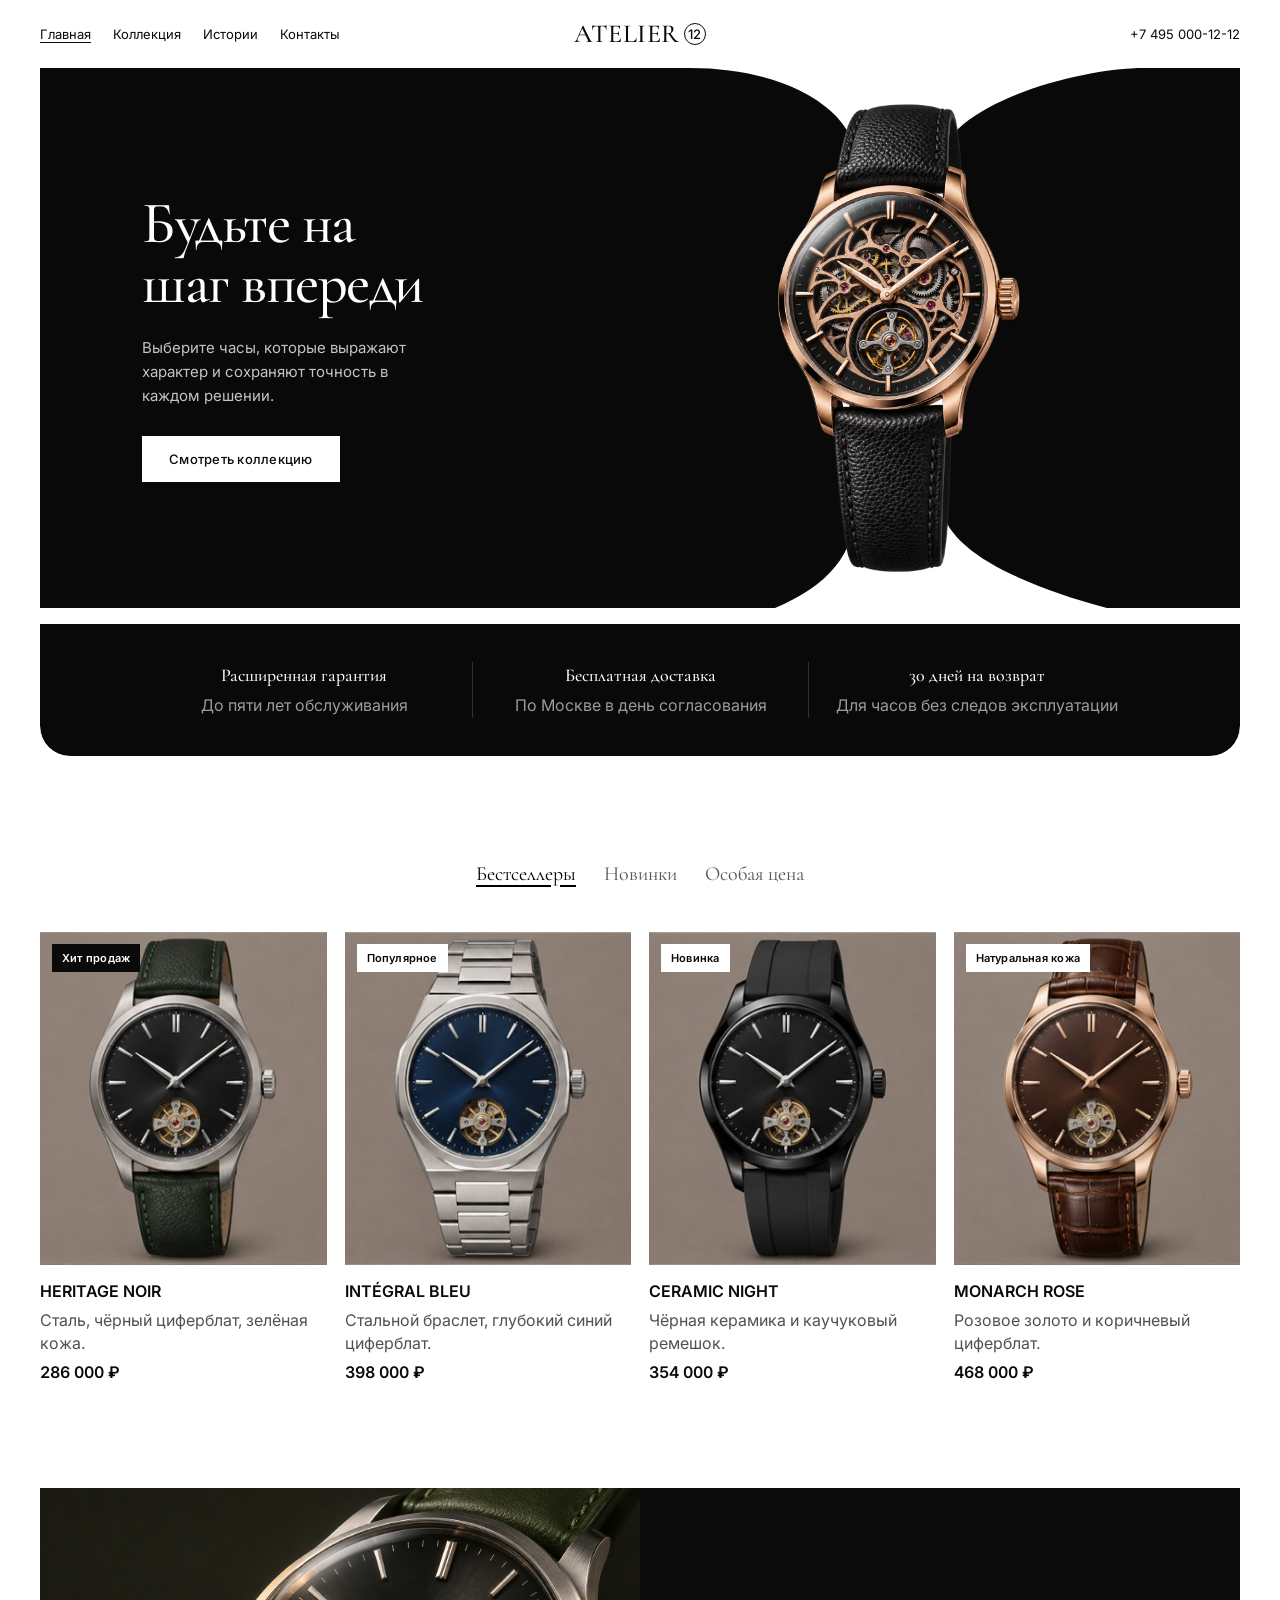
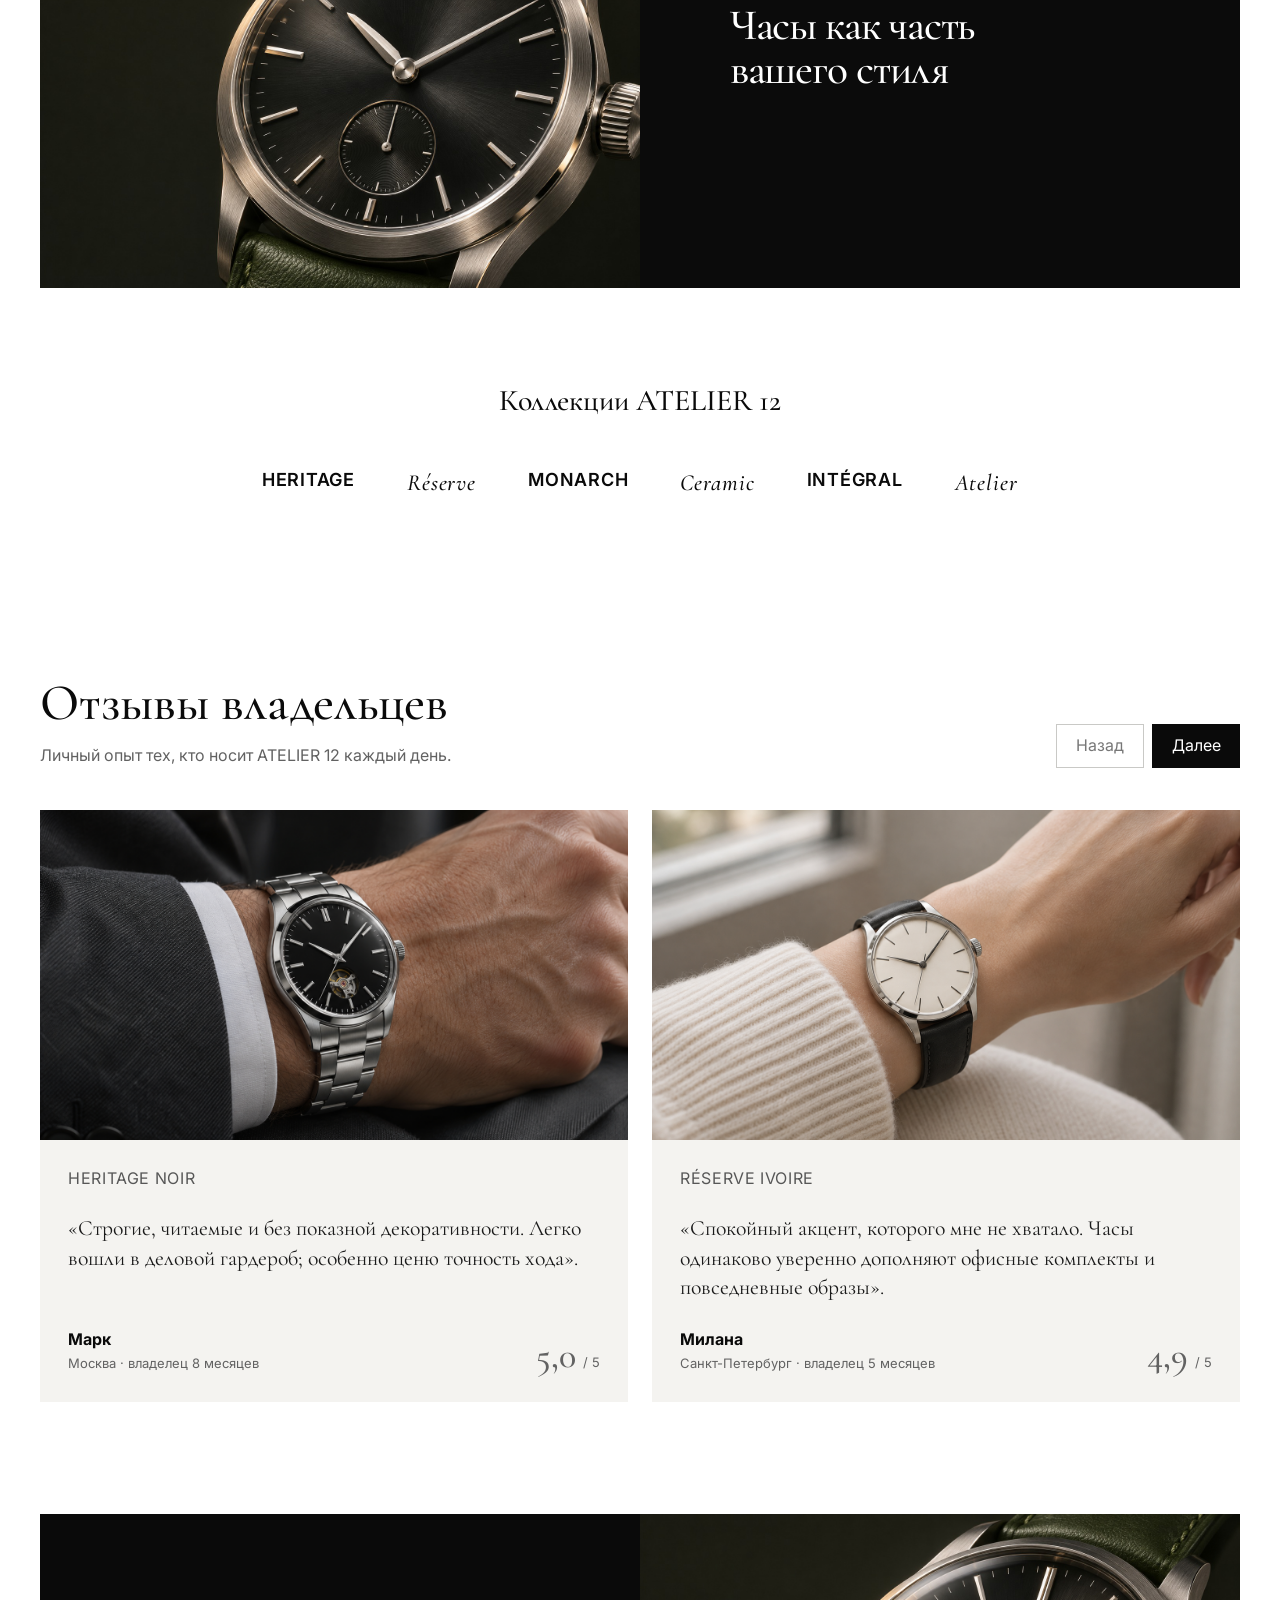
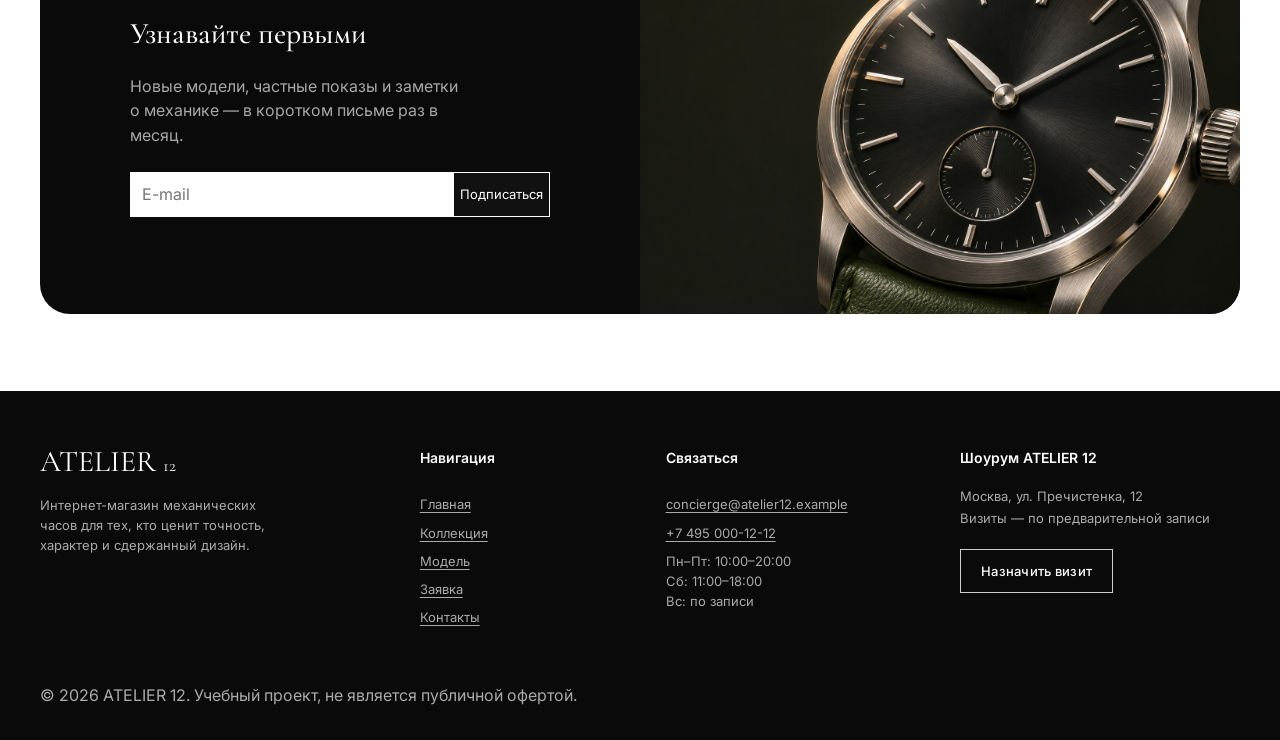
==== commit 70de75b3: "feat: finalize responsive watch shop" ====
--- a/index.html
+++ b/index.html
@@ -30,9 +30,9 @@
   <main id="main">
     <section class="hero" aria-labelledby="hero-title">
       <div class="hero__backdrop" aria-hidden="true"></div>
-      <div class="hero__media">
+      <a class="hero__media" href="skeleton-rose.html" aria-label="Открыть карточку часов Skeleton Rose" title="Посмотреть Skeleton Rose">
         <img id="hero-product-image" src="images/hero-skeleton-cutout.png" alt="Скелетонизированные механические часы в корпусе из розового золота с чёрным ремешком" width="1024" height="1536" fetchpriority="high">
-      </div>
+      </a>
       <div class="hero__content">
         <div class="hero__copy" data-reveal>
           <h1 class="hero__title" id="hero-title">Будьте на шаг впереди</h1>
@@ -57,19 +57,19 @@
         </div>
         <div class="products-grid" id="home-products">
           <article class="product-card" data-home-product data-groups="best new" data-reveal>
-            <a class="product-card__media" href="product.html"><img class="product-card__image" src="images/heritage-noir-360.jpg" srcset="images/heritage-noir-360.jpg 360w, images/heritage-noir-720.jpg 720w" sizes="(max-width:767px) 50vw,25vw" alt="Часы Heritage Noir со стальным корпусом и зелёным ремешком" width="720" height="720"></a>
+            <a class="product-card__media" href="product.html"><span class="product-card__badge product-card__badge--dark">Хит продаж</span><img class="product-card__image" src="images/heritage-noir-360.jpg" srcset="images/heritage-noir-360.jpg 360w, images/heritage-noir-720.jpg 720w" sizes="(max-width:767px) 50vw,25vw" alt="Часы Heritage Noir со стальным корпусом и зелёным ремешком" width="720" height="720"></a>
             <div class="product-card__body"><h3 class="product-card__title">Heritage Noir</h3><p class="product-card__description">Сталь, чёрный циферблат, зелёная кожа.</p><p class="product-card__price">286 000 ₽</p></div>
           </article>
           <article class="product-card" data-home-product data-groups="best sale" data-reveal>
-            <a class="product-card__media" href="product.html"><img class="product-card__image" src="images/integral-bleu-360.jpg" srcset="images/integral-bleu-360.jpg 360w, images/integral-bleu-720.jpg 720w" sizes="(max-width:767px) 50vw,25vw" alt="Часы Intégral Bleu с синим циферблатом и стальным браслетом" width="720" height="720" loading="lazy"></a>
+            <a class="product-card__media" href="product.html"><span class="product-card__badge">Популярное</span><img class="product-card__image" src="images/integral-bleu-360.jpg" srcset="images/integral-bleu-360.jpg 360w, images/integral-bleu-720.jpg 720w" sizes="(max-width:767px) 50vw,25vw" alt="Часы Intégral Bleu с синим циферблатом и стальным браслетом" width="720" height="720" loading="lazy"></a>
             <div class="product-card__body"><h3 class="product-card__title">Intégral Bleu</h3><p class="product-card__description">Стальной браслет, глубокий синий циферблат.</p><p class="product-card__price">398 000 ₽</p></div>
           </article>
           <article class="product-card" data-home-product data-groups="best new" data-reveal>
-            <a class="product-card__media" href="product.html"><img class="product-card__image" src="images/ceramic-night-360.jpg" srcset="images/ceramic-night-360.jpg 360w, images/ceramic-night-720.jpg 720w" sizes="(max-width:767px) 50vw,25vw" alt="Чёрные керамические часы Ceramic Night" width="720" height="720" loading="lazy"></a>
+            <a class="product-card__media" href="product.html"><span class="product-card__badge">Новинка</span><img class="product-card__image" src="images/ceramic-night-360.jpg" srcset="images/ceramic-night-360.jpg 360w, images/ceramic-night-720.jpg 720w" sizes="(max-width:767px) 50vw,25vw" alt="Чёрные керамические часы Ceramic Night" width="720" height="720" loading="lazy"></a>
             <div class="product-card__body"><h3 class="product-card__title">Ceramic Night</h3><p class="product-card__description">Чёрная керамика и каучуковый ремешок.</p><p class="product-card__price">354 000 ₽</p></div>
           </article>
           <article class="product-card" data-home-product data-groups="best sale" data-reveal>
-            <a class="product-card__media" href="product.html"><img class="product-card__image" src="images/monarch-rose-360.jpg" srcset="images/monarch-rose-360.jpg 360w, images/monarch-rose-720.jpg 720w" sizes="(max-width:767px) 50vw,25vw" alt="Часы Monarch Rose в корпусе цвета розового золота" width="720" height="720" loading="lazy"></a>
+            <a class="product-card__media" href="product.html"><span class="product-card__badge">Натуральная кожа</span><img class="product-card__image" src="images/monarch-rose-360.jpg" srcset="images/monarch-rose-360.jpg 360w, images/monarch-rose-720.jpg 720w" sizes="(max-width:767px) 50vw,25vw" alt="Часы Monarch Rose в корпусе цвета розового золота" width="720" height="720" loading="lazy"></a>
             <div class="product-card__body"><h3 class="product-card__title">Monarch Rose</h3><p class="product-card__description">Розовое золото и коричневый циферблат.</p><p class="product-card__price">468 000 ₽</p></div>
           </article>
         </div>
--- a/css/style.css
+++ b/css/style.css
@@ -13,7 +13,7 @@
 .newsletter{display:grid;grid-template-columns:1fr 1fr;width:var(--page);min-height:400px;margin:0 auto;overflow:hidden;color:#fff;background:#0a0a0a;border-radius:0 0 30px 30px}.newsletter__content{display:grid;align-content:center;padding:60px clamp(32px,7vw,100px)}.newsletter__content p{max-width:34ch;margin:16px 0 24px;color:#a7a7a7;font-size:12px}.newsletter__form{display:flex;width:min(100%,420px)}.newsletter__form input{min-width:0;flex:1;min-height:42px;padding:10px 12px;border:0}.newsletter__form button{min-height:42px;color:#fff;background:#111;border:1px solid #fff;cursor:pointer}.newsletter__status{margin-top:12px;color:#fff;font-size:12px}.newsletter__media img{width:100%;height:100%;object-fit:cover}.site-footer{width:100%;margin:80px 0 0;padding:64px 0 30px;color:#fff;background:#0a0a0a}.site-footer__inner{width:var(--page);margin-inline:auto}.site-footer__grid{display:grid;grid-template-columns:1.35fr .8fr 1fr 1.15fr;gap:clamp(28px,4vw,68px)}.site-footer__wordmark{margin:0 0 18px;font-family:var(--font-display);font-size:30px;line-height:1}.site-footer__wordmark span{font-size:.58em}.site-footer__brand>p:last-child{max-width:32ch;margin:0;color:#aaa;font-size:13px}.site-footer__section h2{margin:0 0 18px;font-size:14px;font-weight:600}.site-footer__links{display:grid;gap:8px;align-content:start;justify-items:start}.site-footer__links a,.site-footer__links p,.site-footer__location address{margin:0;color:#aaa;font-size:13px}.site-footer__links a:hover{color:#fff}.site-footer__location address{font-style:normal;line-height:1.65}.site-footer__cta{margin-top:20px}.site-footer__legal{margin:56px 0 0;color:#777;font-size:11px}
 .catalog-layout{display:grid;grid-template-columns:240px minmax(0,1fr);gap:36px;padding-bottom:var(--section-space)}.catalog-filters{align-self:start;padding:24px;background:var(--soft)}.catalog-filters h2,.catalog-products h2{margin-top:0;font-family:var(--font-display);font-size:30px;font-weight:500}.filters-form{display:grid;gap:22px}.filters-form fieldset{display:grid;gap:8px;margin:0;padding:0;border:0}.filters-form legend,.order-form__label{font-size:12px;font-weight:600}.filters-form label{display:flex;align-items:center;gap:9px;min-height:36px;font-size:12px}.filters-form input[type="checkbox"]{width:18px;height:18px}.filters-form input[type="number"],.order-form__input,.order-form__select,.order-form__textarea{width:100%;min-height:44px;padding:10px 12px;color:var(--ink);background:#fff;border:1px solid #999;border-radius:0}.catalog-results{margin:0 0 18px;color:var(--muted);font-size:12px}
 .product-detail{display:grid;grid-template-columns:1fr 1fr;gap:64px;align-items:start;padding-block:64px 110px}.product-detail__image{width:100%;background:var(--soft)}.product-detail__content h1{margin:0;font-family:var(--font-display);font-size:clamp(48px,5vw,76px);font-weight:500;line-height:1}.product-detail__price{font-family:var(--font-display);font-size:30px}.product-detail__features{padding-left:18px}.material-picker{margin-block:26px;padding:0;border:0}.material-picker legend{font-size:12px;font-weight:600}.material-picker__options{display:flex;flex-wrap:wrap;gap:8px;margin-top:10px}.material-picker__options label{display:inline-flex;align-items:center;min-height:40px;padding:7px 10px;background:var(--soft);cursor:pointer}.material-picker__options input{margin-right:6px}.specification-section{padding-bottom:var(--section-space)}.table-wrapper{width:100%;margin-top:28px;overflow-x:auto}.product-table{width:100%;min-width:640px;border-collapse:collapse;background:#fff}.product-table caption{padding:14px;font-family:var(--font-display);font-size:24px;text-align:left;background:var(--soft)}.product-table th,.product-table td{padding:14px;text-align:left;border:1px solid var(--line)}
-.order-form{display:grid;grid-template-columns:repeat(2,minmax(0,1fr));gap:18px;max-width:900px;margin-inline:auto;padding-bottom:var(--section-space)}.order-form__group{display:grid;gap:6px}.order-form__group--wide,.order-form__actions,.form-note{grid-column:1/-1}.order-form__textarea{min-height:130px;resize:vertical}.order-form__checkbox{display:flex;align-items:flex-start;gap:8px}.order-form__checkbox input{width:20px;height:20px;flex:none}.form-hint,.form-error{margin:0;font-size:11px}.form-error{color:var(--danger)}[aria-invalid="true"]{border-color:var(--danger)}.order-dialog,.success-dialog{max-height:calc(100svh - 32px);padding:0;overflow:auto;color:#111;background:#fff;border:0}.order-dialog{width:min(100% - 32px,560px)}.success-dialog{width:min(100% - 32px,520px)}.order-dialog::backdrop,.success-dialog::backdrop{background:rgba(0,0,0,.76)}.order-dialog__inner{padding:28px}.order-dialog__title{margin:0 0 12px;font-family:var(--font-display);font-size:38px;font-weight:500}.order-dialog__close{position:sticky;top:10px;float:right;width:44px;padding:0;color:#fff;background:#000;border:0;cursor:pointer}.success-dialog__inner{padding:44px}.success-dialog__title{max-width:12ch;margin:0 0 16px;font-family:var(--font-display);font-size:42px;font-weight:500;line-height:1.05}.success-dialog__text{max-width:40ch;margin:0;color:var(--muted)}.success-dialog__actions{margin-top:30px}
+.order-form{display:grid;grid-template-columns:repeat(2,minmax(0,1fr));gap:18px;width:calc(100% - 18px);max-width:900px;margin:0 auto var(--section-space);padding:clamp(24px,4vw,48px);background:var(--paper);border:1px solid var(--ink);outline:1px solid var(--line);outline-offset:8px}.order-form__group{display:grid;gap:6px}.order-form__group--wide,.order-form__actions,.form-note{grid-column:1/-1}.form-note{margin:0 0 8px;padding-bottom:22px;border-bottom:1px solid var(--line)}.order-form__actions{padding-top:8px}.order-form__textarea{min-height:130px;resize:vertical}.order-form__checkbox{display:flex;align-items:flex-start;gap:8px}.order-form__checkbox input{width:20px;height:20px;flex:none}.form-hint,.form-error{margin:0;font-size:11px}.form-error{color:var(--danger)}[aria-invalid="true"]{border-color:var(--danger)}.order-dialog,.success-dialog{max-height:calc(100svh - 32px);padding:0;overflow:auto;color:#111;background:#fff;border:0}.order-dialog{width:min(100% - 32px,560px)}.success-dialog{width:min(100% - 32px,520px)}.order-dialog::backdrop,.success-dialog::backdrop{background:rgba(0,0,0,.76)}.order-dialog__inner{padding:28px}.order-dialog__title{margin:0 0 12px;font-family:var(--font-display);font-size:38px;font-weight:500}.order-dialog__close{position:sticky;top:10px;float:right;width:44px;padding:0;color:#fff;background:#000;border:0;cursor:pointer}.success-dialog__inner{padding:44px}.success-dialog__title{max-width:12ch;margin:0 0 16px;font-family:var(--font-display);font-size:42px;font-weight:500;line-height:1.05}.success-dialog__text{max-width:40ch;margin:0;color:var(--muted)}.success-dialog__actions{margin-top:30px}
 .contacts-grid{display:grid;grid-template-columns:1.2fr .8fr .8fr;gap:16px;padding-bottom:var(--section-space)}.contact-block{padding:30px;background:var(--soft)}.contact-block h2{margin-top:0;font-family:var(--font-display);font-size:30px;font-weight:500}.contact-block address{font-style:normal}.location-map{padding-bottom:var(--section-space)}.location-map__header{display:flex;align-items:end;justify-content:space-between;gap:32px;margin-bottom:28px}.location-map__header .section-heading{font-size:46px}.location-map__header p{margin:8px 0 0;color:var(--muted)}.location-map__frame{height:clamp(380px,44vw,540px);overflow:hidden;background:var(--soft)}.location-map__frame iframe{display:block;width:100%;height:100%;border:0}.faq{padding-block:var(--section-space)}.faq__list{display:grid;gap:12px;max-width:760px;margin:40px auto 0}.faq details{padding:18px;background:var(--soft)}.faq summary{min-height:42px;font-family:var(--font-display);font-size:22px;cursor:pointer}.cta{display:grid;grid-template-columns:1fr 1fr;color:#fff;background:#0a0a0a}.cta__media img{width:100%;height:100%;object-fit:cover}.cta__content{display:grid;align-content:center;padding:50px}.cta__title{font-size:46px}.back-to-top{position:fixed;right:20px;bottom:20px;z-index:90;display:grid;width:48px;height:48px;color:#fff;background:#000;place-items:center;text-decoration:none}.back-to-top[hidden],.is-filtered-out,[hidden]{display:none!important}
 @media(hover:hover) and (pointer:fine){.button:hover{color:#000;background:#fff}.button--ghost:hover{color:#fff;background:#000}.product-card:hover .product-card__image{transform:scale(1.025)}}@media(prefers-reduced-motion:no-preference){.js [data-reveal]{opacity:0;transform:translateY(18px);transition:opacity 600ms var(--ease),transform 750ms var(--ease)}.js [data-reveal].is-in{opacity:1;transform:none}.hero__media img{animation:hero-drift 16s ease-in-out infinite alternate}@keyframes hero-drift{from{transform:scale(1.01)}to{transform:scale(1.045)}}}@media(prefers-reduced-motion:reduce){html{scroll-behavior:auto}*,*::before,*::after{animation-duration:.01ms!important;animation-iteration-count:1!important;transition-duration:.01ms!important}}
 .order-dialog__close{width:auto;padding-inline:14px}.back-to-top{width:auto;min-width:64px;padding-inline:14px;font-size:13px}
@@ -31,14 +31,23 @@
 .back-to-top::after{top:30px}
 .hero{min-height:710px;overflow:hidden;color:#fff;background:#fff;border-radius:0 0 30px 30px}
 .hero__backdrop{position:absolute;top:0;left:0;z-index:0;width:82%;height:610px;background:#050505;border-radius:0 44% 48% 0/0 28% 72% 0}
-.hero__media{position:absolute;inset:-34px 7% 100px auto;z-index:2;width:43%;height:auto;pointer-events:none}
+.hero__media{position:absolute;inset:-34px 7% 100px auto;z-index:2;display:block;width:43%;height:auto;cursor:pointer;text-decoration:none}
+.hero__media:focus-visible{outline:2px solid #fff;outline-offset:-6px}
+@media(hover:hover) and (pointer:fine) and (prefers-reduced-motion:no-preference){
+  .hero__media{transform-origin:center;transition:transform 250ms var(--ease)}
+  .hero__media:hover{transform:scale(1.05)}
+}
+.product-detail__media--skeleton .product-detail__image{aspect-ratio:1;object-fit:contain;padding:24px}
 .hero__media::after{display:none}
 .hero__media img{position:absolute;inset:0;width:100%;height:100%;object-fit:contain;object-position:center;filter:drop-shadow(0 24px 28px rgba(0,0,0,.28))}
 .hero__content{z-index:3;display:flex;align-items:center;width:58%;min-height:610px;padding:68px 0 68px clamp(48px,7vw,104px)}
 .hero__copy{align-self:auto;max-width:580px;background:#050505}
 .hero__title{max-width:11ch;font-size:clamp(54px,5.4vw,78px);text-wrap:balance}
 .hero__lead{max-width:35ch;margin-block:20px 30px;color:rgba(255,255,255,.76)}
-.hero-benefits{min-height:100px;border-radius:0 0 30px 30px}
+.hero-benefits{min-height:100px;margin-top:16px;border-radius:0 0 30px 30px}
+.product-card__media{position:relative;text-decoration:none}
+.product-card__badge{position:absolute;top:12px;left:12px;z-index:1;max-width:calc(100% - 24px);padding:7px 10px;color:var(--ink);background:var(--paper);font-size:11px;font-weight:600;line-height:1.3;letter-spacing:.02em;pointer-events:none}
+.product-card__badge--dark{color:var(--paper);background:var(--ink)}
 @media(prefers-reduced-motion:no-preference){.hero__media img{animation:hero-product-float 7s cubic-bezier(.37,0,.63,1) infinite alternate}@keyframes hero-product-float{from{transform:translateY(-5px) rotate(-1deg)}to{transform:translateY(9px) rotate(1deg)}}}
 .testimonials{width:var(--page);padding-block:88px 112px}
 .testimonials__header{display:flex;align-items:end;justify-content:space-between;gap:32px}
--- a/css/responsive.css
+++ b/css/responsive.css
@@ -6,6 +6,18 @@
 @media(max-width:767px){.home-header .brand{order:1}.home-header .header-contact{order:2}.home-header .nav-toggle{order:3}.home-header .site-nav{order:4}.hero-benefit+.hero-benefit{border-top:0}.site-footer__inner{width:min(100% - 44px,1200px)}}
 @media(max-width:1023px) and (min-width:768px){.hero__backdrop{width:88%}.hero__content{width:62%;padding-left:44px}.hero__media{right:2%;width:48%}}
 @media(max-width:767px){.hero{min-height:894px;border-radius:0 0 22px 22px}.hero__backdrop{width:100%;height:670px;border-radius:0 0 48% 0/0 0 12% 0}.hero__content{display:flex;width:100%;min-height:670px;padding:72px 22px 330px}.hero__copy{align-self:flex-start;max-width:100%}.hero__title{max-width:11ch;font-size:clamp(50px,14vw,62px)}.hero__lead{max-width:29ch}.hero__media{inset:255px -24px 224px auto;width:78%;height:auto}.hero__media img{object-position:center bottom}.hero-benefits{border-radius:0 0 22px 22px}}
+@media(min-width:768px){
+  .hero{min-height:0}
+  .hero__backdrop{width:100%;height:540px;background:#fff url("data:image/svg+xml,%3Csvg xmlns='http://www.w3.org/2000/svg' viewBox='0 0 1200 610' preserveAspectRatio='none'%3E%3Cpath fill='%23090909' d='M0 0h650c100 0 168 51 166 107-3 96-19 120-19 198s16 104 19 183c2 56-24 95-81 122H0Z'/%3E%3Cpath fill='%23090909' d='M1200 0H1105c-75 0-206 47-204 108 3 91 18 122 18 197s-15 109-18 182c-2 57 83 98 166 123h133Z'/%3E%3C/svg%3E") center/100% 100% no-repeat;border-radius:0}
+  .hero__content{width:57%;min-height:540px;padding:48px 0 48px 8.5%}
+  .hero__copy{max-width:450px;background:transparent}
+  .hero__title{max-width:13ch;font-size:clamp(42px,4.6vw,66px);line-height:1.02;text-wrap:balance}
+  .hero__lead{max-width:34ch;margin:22px 0 28px;font-size:15px;line-height:1.6}
+  .hero__copy .button{min-height:46px;padding:12px 26px;color:#090909;background:#fff;border-color:#fff;font-size:13px}
+  .hero__copy .button:hover{color:#fff;background:#090909}
+  .hero__media{inset:18px 11.5% auto auto;width:34%;height:504px}
+  .hero__media img{animation:none;filter:none}
+}
 @media(max-width:1023px){.testimonial-grid{grid-auto-columns:72%}}
 @media(max-width:1023px){.site-footer__grid{grid-template-columns:repeat(2,minmax(0,1fr));gap:48px}}
 @media(max-width:767px){.testimonials{padding-block:72px 86px}.testimonials__header{align-items:start}.testimonials__intro{max-width:28ch}.testimonials__controls{display:grid}.testimonials__controls button{min-width:78px}.testimonial-grid{grid-auto-columns:88%;gap:14px;margin-top:30px}.testimonial-card__body{padding:22px}.testimonial-card blockquote p{font-size:20px}}
